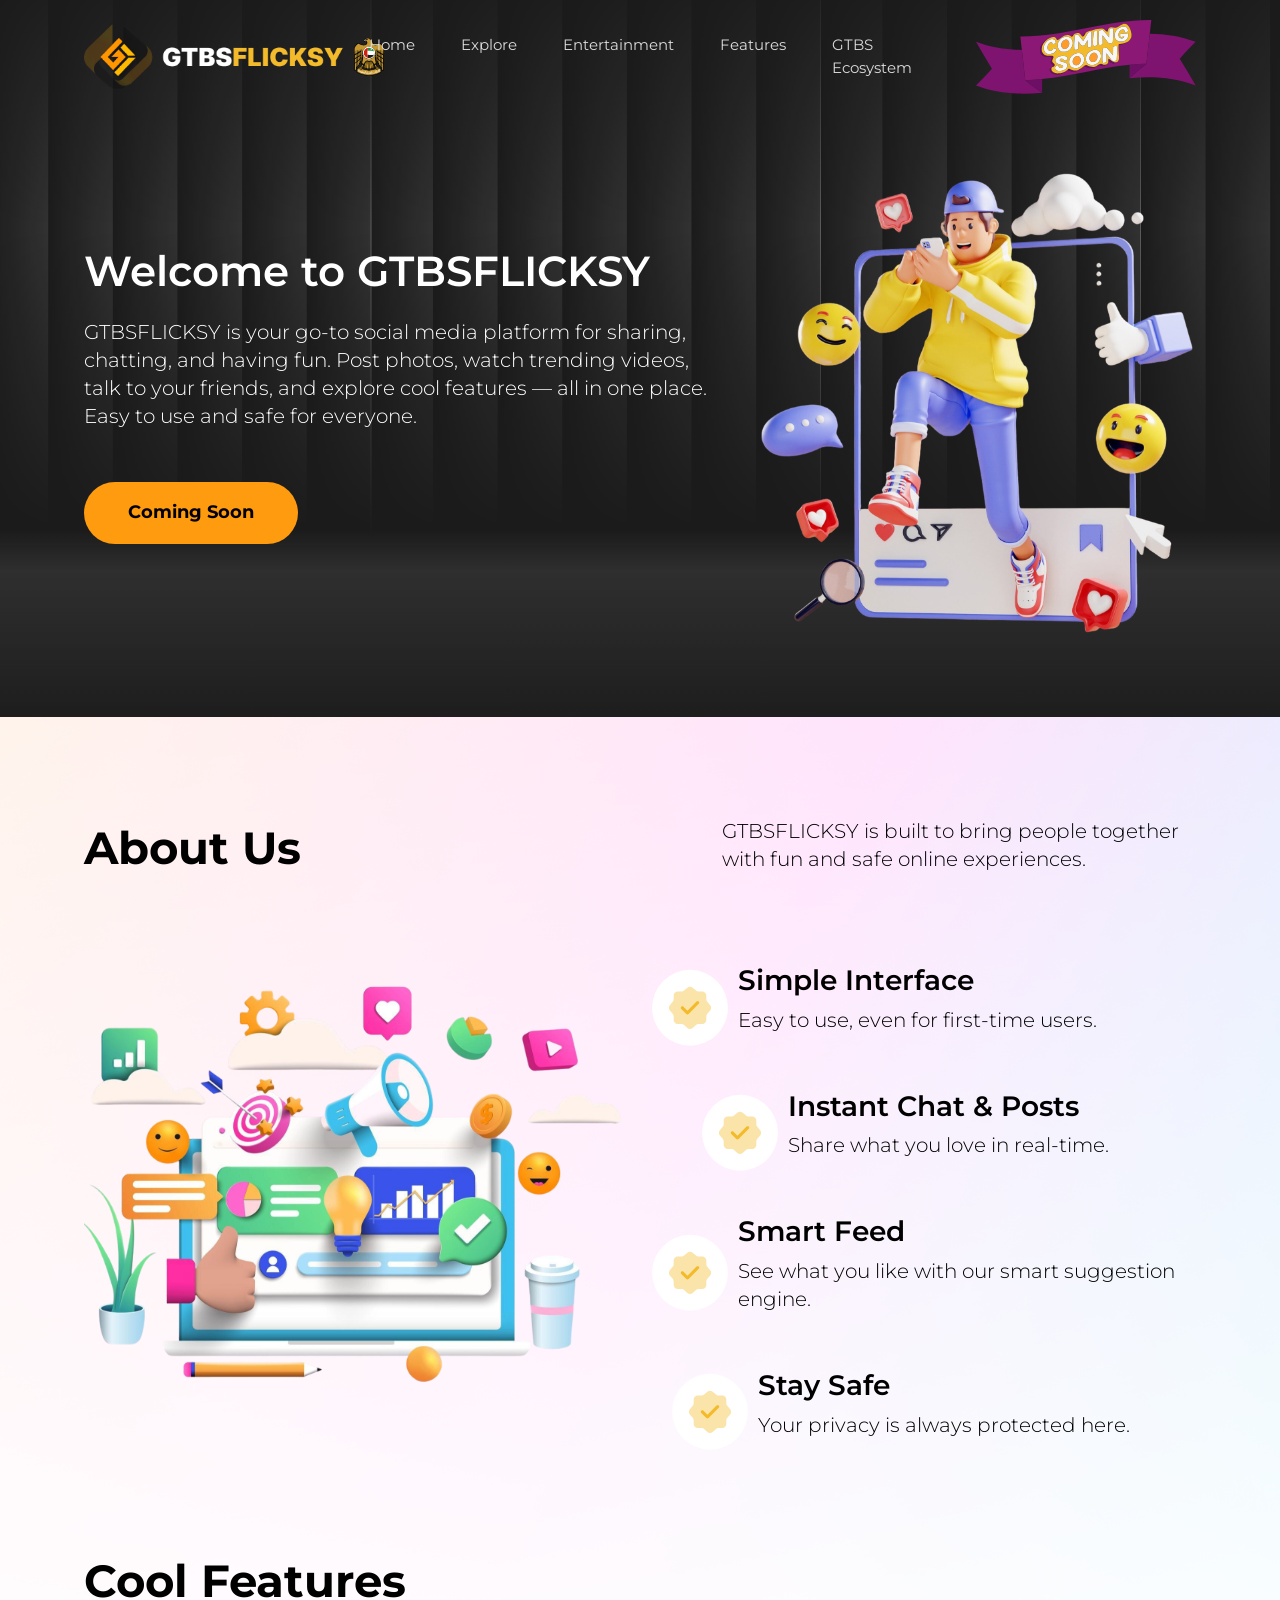
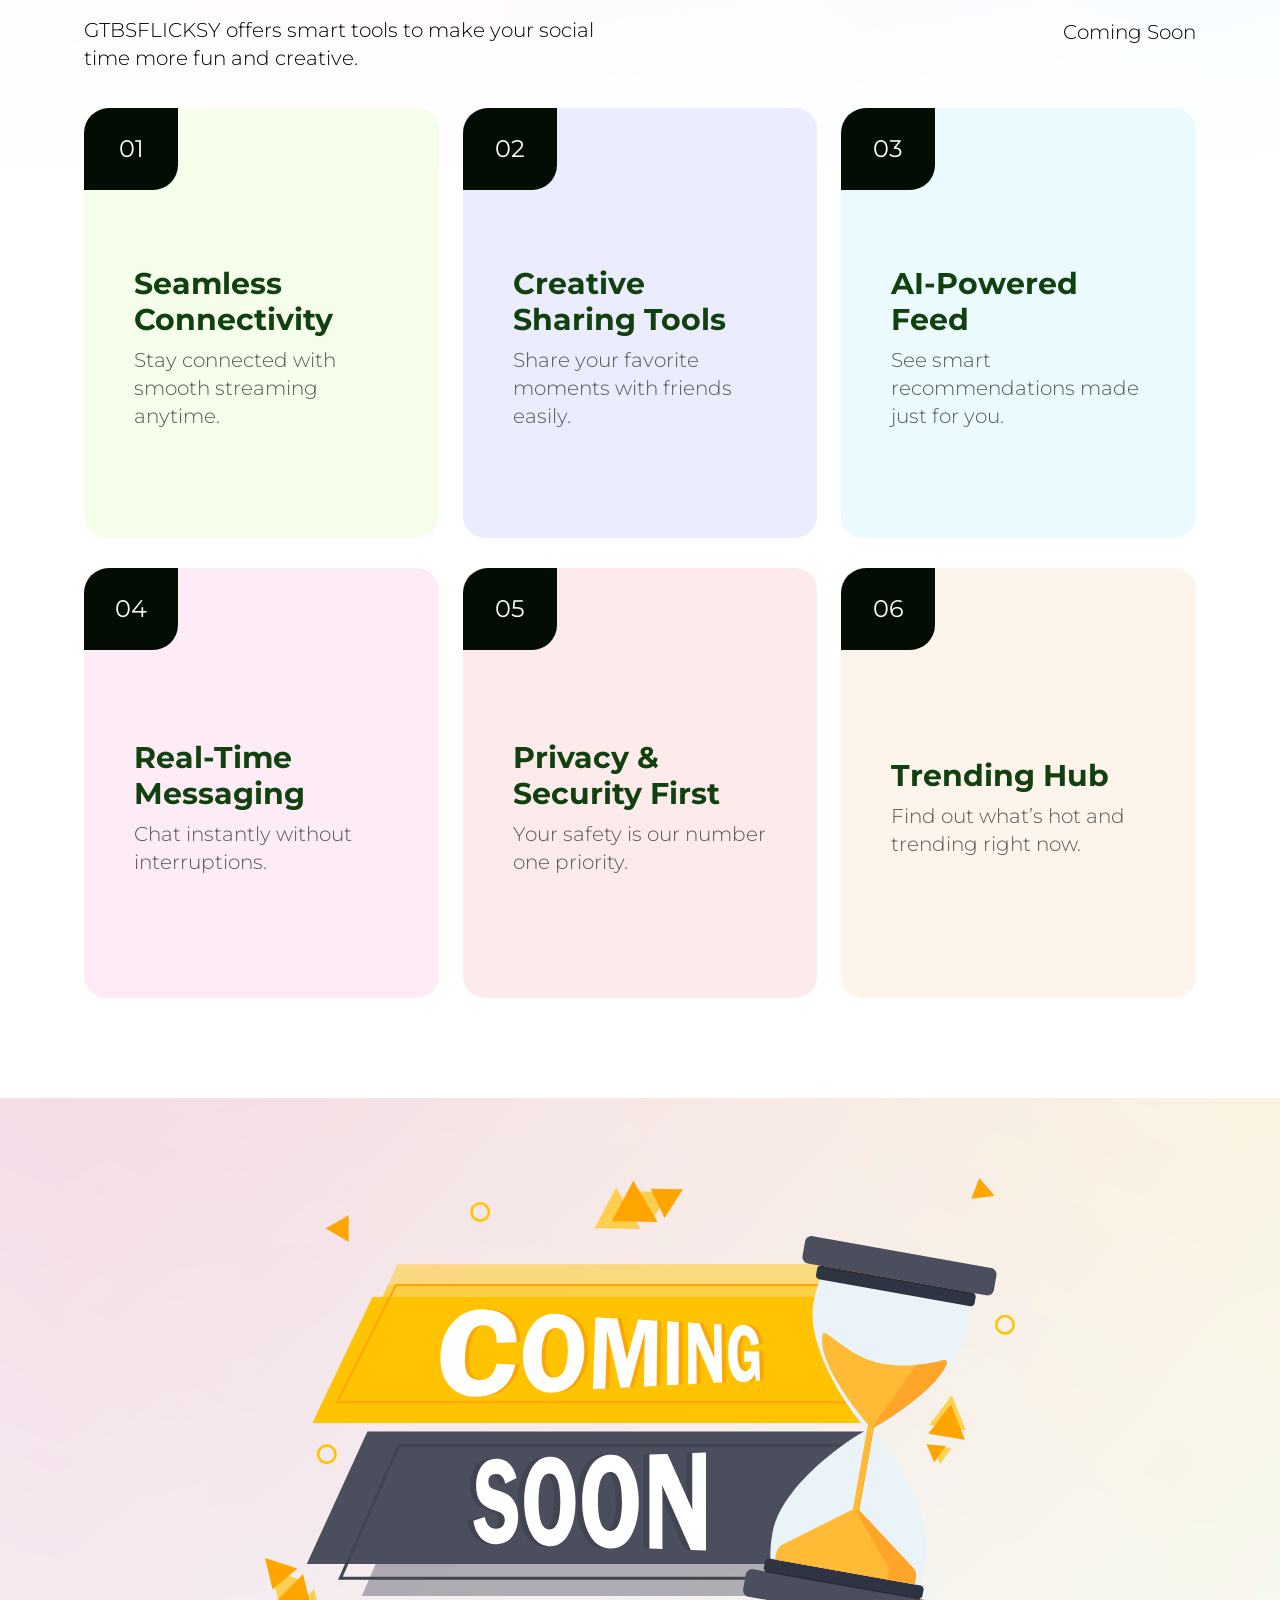
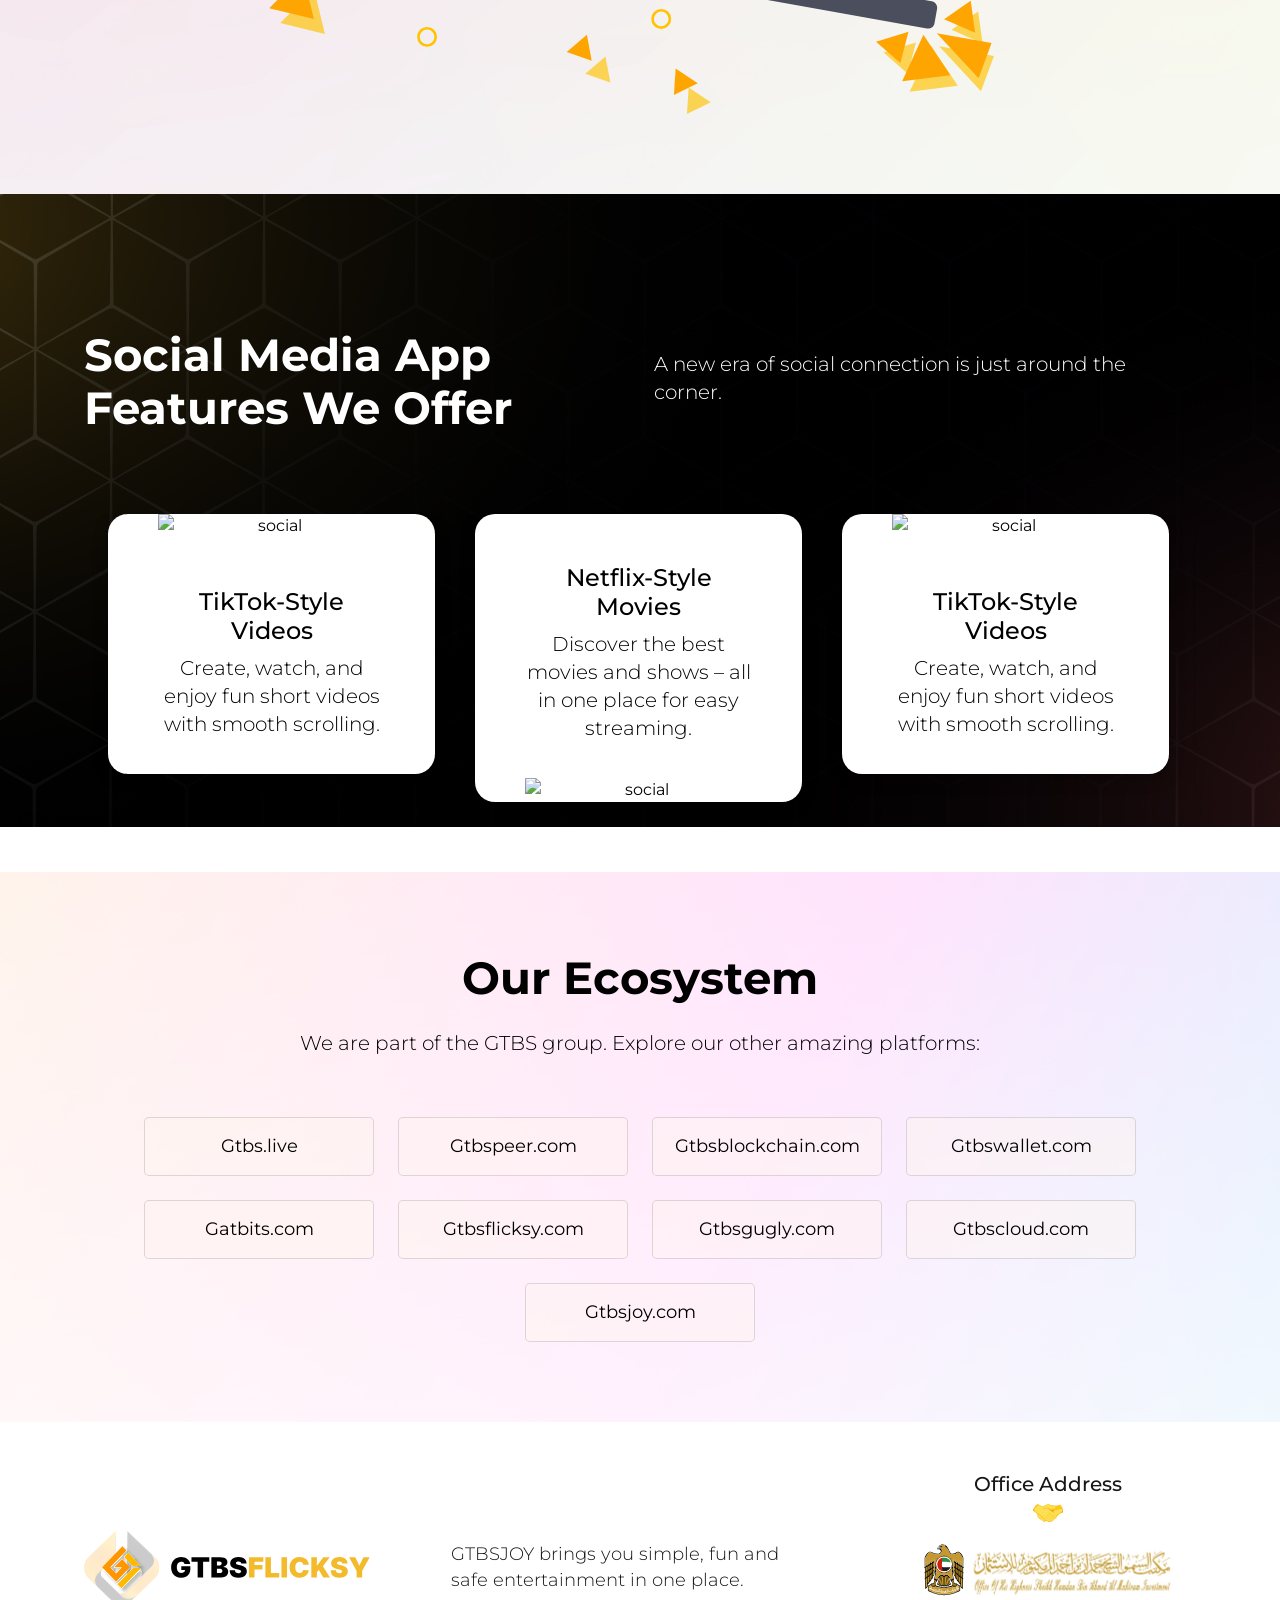
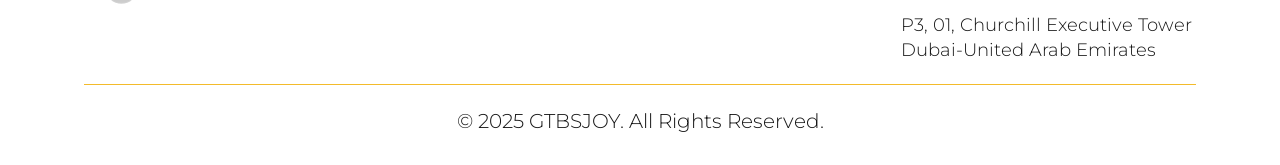
==== index.html @ 43c39ab7 "header and footer updates" ====
<!DOCTYPE html>
<html lang="en">

<head>
  <meta charset="UTF-8">
  <meta name="viewport" content="width=device-width, initial-scale=1.0">
  <title>GTBSFLICKSY | Best Social Media Platform</title>
  <link href="https://fonts.googleapis.com/css2?family=Montserrat:ital,wght@0,100..900;1,100..900&display=swap"
    rel="stylesheet">
  <link rel="stylesheet" href="css/bootstrap.min.css">
  <link rel="stylesheet" href="css/style.css">
  <link rel="icon" type="image/png" sizes="32x32" href="images/Union.png" />

  <script type="text/javascript" src="js/jquery.min.js"></script>
  <script type="text/javascript" src="js/bootstrap.min.js"></script>
  <script type="text/javascript" src="js/bootstrap.bundle.js"></script>
  <script type="text/javascript" src="js/bootstrap.esm.min.js"></script>
</head>

<body>
  <header>
    <div class="container">
      <div class="row">
        <div class="col-sm-12 col-md-12 col-lg-3">
          <div class="logo">
            <a href="#">
              <img class="eaglelogo" src="images/Eagle.svg" alt="eaglelogo">
              <img src="images/logo.png" alt="logo">
            </a>
          </div>
        </div>
        <div class="col-sm-12 col-md-12 col-lg-6">
          <div class="navigation d-flex justify-content-center">
            <nav class="navbar navbar-expand-lg ">
              <div class="container-fluid">
                <button class="navbar-toggler" type="button" data-bs-toggle="collapse"
                  data-bs-target="#navbarSupportedContent" aria-controls="navbarSupportedContent" aria-expanded="false"
                  aria-label="Toggle navigation">
                  <img src="images/toggle_icon.svg">
                </button>
                <div class="collapse navbar-collapse" id="navbarSupportedContent">
                  <ul class="navbar-nav me-auto mb-2 mb-lg-0">
                    <li class="nav-item">
                      <a class="nav-link" aria-current="page" href="#home">Home</a>
                    </li>
                    <li class="nav-item">
                      <a class="nav-link" aria-current="page" href="#explore">Explore</a>
                    </li>
                    <li class="nav-item">
                      <a class="nav-link" aria-current="page" href="#entertainment">Entertainment</a>
                    </li>
                    <li class="nav-item">
                      <a class="nav-link" href="#screens">Features</a>
                    </li>
                    <li class="nav-item">
                      <a class="nav-link" href="#ecosystem">GTBS Ecosystem</a>
                    </li>
                  </ul>
                </div>
              </div>
            </nav>
          </div>
        </div>
        <div class="col-sm-12 col-md-3 col-lg-3">
          <div class="header_right">
            <div class="comming_soon">
              <img src="images/comming_soon_vector.svg" alt="coming soon" />
            </div>
          </div>
        </div>
      </div>
    </div>
  </header>

  <section class="hero_banner_" id="home">
    <div class="container">
      <div class="row">
        <div class="col-sm-7">
          <div class="banner_cnt">
            <h1>Welcome to GTBSFLICKSY</h1>
            <p>GTBSFLICKSY is your go-to social media platform for sharing, chatting, and having fun. Post photos, watch
              trending videos, talk to your friends, and explore cool features — all in one place. Easy to use and safe
              for everyone.</p>
            <div class="btn_work">
              <p>Coming Soon </p>
            </div>
          </div>
        </div>
        <div class="col-sm-5">
          <div class="banner_vector">
            <img src="images/hero_banner_vector.svg" alt="banner">
          </div>
        </div>
      </div>
    </div>
  </section>

  <section class="aboutus_section" id="explore">
    <div class="container">
      <div class="d-flex justify-content-between align-items-center">
        <h2>About Us</h2>
        <p>GTBSFLICKSY is built to bring people together with fun and safe online experiences.</p>
      </div>

      <div class="row">
        <div class="col-sm-6">
          <div class="about_vector">
            <img src="images/about_vector.svg" alt="about">
          </div>
        </div>

        <div class="col-sm-6">
          <div class="about_cnt_bl">
            <ul>
              <li><img src="images/aboutlist_icon.svg" alt="icon">
                <div class="cntlist">
                  <h3>Simple Interface</h3>
                  <p>Easy to use, even for first-time users.</p>
                </div>
              </li>
              <li><img src="images/aboutlist_icon.svg" alt="icon">
                <div class="cntlist">
                  <h3>Instant Chat & Posts</h3>
                  <p>Share what you love in real-time.</p>
                </div>
              </li>
              <li><img src="images/aboutlist_icon.svg" alt="icon">
                <div class="cntlist">
                  <h3>Smart Feed</h3>
                  <p>See what you like with our smart suggestion engine.</p>
                </div>
              </li>
              <li><img src="images/aboutlist_icon.svg" alt="icon">
                <div class="cntlist">
                  <h3>Stay Safe</h3>
                  <p>Your privacy is always protected here.</p>
                </div>
              </li>
            </ul>
          </div>
        </div>
      </div>

      <div class="features_section" id="entertainment">
        <div class="d-flex justify-content-between align-items-center">
          <div class="top_heading_cnt">
            <h2>Cool Features</h2>
            <p>GTBSFLICKSY offers smart tools to make your social time more fun and creative.</p>
          </div>
          <div class="btn_work">
            <p>Coming Soon</p>
          </div>
        </div>

        <div class="row">
          <div class="col-sm-4">
            <div class="features_bl_S">
              <div class="number_top">01</div>
              <div class="cntcenter">
                <h3>Seamless Connectivity</h3>
                <p>Stay connected with smooth streaming anytime.</p>
                <!-- <a class="learnmore" href="#">Learn more...</a> -->
              </div>
            </div>
          </div>

          <div class="col-sm-4">
            <div class="features_bl_S twobg">
              <div class="number_top">02</div>
              <div class="cntcenter">
                <h3>Creative Sharing Tools</h3>
                <p>Share your favorite moments with friends easily.</p>
                <!-- <a class="learnmore" href="#">Learn more...</a> -->
              </div>
            </div>
          </div>

          <div class="col-sm-4">
            <div class="features_bl_S threebg">
              <div class="number_top">03</div>
              <div class="cntcenter">
                <h3>AI-Powered Feed</h3>
                <p>See smart recommendations made just for you.</p>
                <!-- <a class="learnmore" href="#">Learn more...</a> -->
              </div>
            </div>
          </div>

          <div class="col-sm-4">
            <div class="features_bl_S fourbg">
              <div class="number_top">04</div>
              <div class="cntcenter">
                <h3>Real-Time Messaging</h3>
                <p>Chat instantly without interruptions.</p>
                <!-- <a class="learnmore" href="#">Learn more...</a> -->
              </div>
            </div>
          </div>

          <div class="col-sm-4">
            <div class="features_bl_S fivebg">
              <div class="number_top">05</div>
              <div class="cntcenter">
                <h3>Privacy & Security First</h3>
                <p>Your safety is our number one priority.</p>
                <!-- <a class="learnmore" href="#">Learn more...</a> -->
              </div>
            </div>
          </div>

          <div class="col-sm-4">
            <div class="features_bl_S sixbg">
              <div class="number_top">06</div>
              <div class="cntcenter">
                <h3>Trending Hub</h3>
                <p>Find out what’s hot and trending right now.</p>
                <!-- <a class="learnmore" href="#">Learn more...</a> -->
              </div>
            </div>
          </div>
        </div>

      </div>
    </div>
  </section>

  <section class="coming_outer">
    <div class="container">
      <div class="comingsoon_vector">
        <img src="images/coming_soon_vector.svg" alt="coming soon">
      </div>
    </div>
  </section>

  <section class="explore_categories socialmediabg" id="screens">
    <div class="container">
      <div class="d-flex justify-content-between align-items-center">
        <div class="top_heading_cnt">
          <h2>Social Media App Features We Offer</h2>
        </div>
        <p>A new era of social connection is just around the corner.
        </p>
      </div>

      <div class="slider autoplay_two">
        <div class="categories_block">
          <div class="cnt_comedy">
            <h4>Instagram-Style Sharing</h4>
            <p>Share stories, photos, and videos with friends – just like the popular apps you love.</p>
          </div>
          <div class="comedy_series">
            <img src="images/social_img_slider.svg" alt="social">
          </div>
        </div>

        <div class="categories_block">
          <div class="comedy_series">
            <img src="images/social_img_slider2.svg" alt="social">
          </div>
          <div class="cnt_comedy">
            <h4>TikTok-Style Videos</h4>
            <p>Create, watch, and enjoy fun short videos with smooth scrolling.</p>
          </div>
        </div>

        <div class="categories_block">
          <div class="cnt_comedy">
            <h4>Netflix-Style Movies</h4>
            <p>Discover the best movies and shows – all in one place for easy streaming.</p>
          </div>
          <div class="comedy_series">
            <img src="images/social_img_slider3.svg" alt="social">
          </div>
        </div>

        <div class="categories_block">
          <div class="comedy_series">
            <img src="images/social_img_slider2.svg" alt="social">
          </div>
          <div class="cnt_comedy">
            <h4>TikTok-Style Videos</h4>
            <p>Create, watch, and enjoy fun short videos with smooth scrolling.</p>
          </div>
        </div>
      </div>
    </div>
  </section>

  <section class="ecosystem_section" id="ecosystem">
    <div class="container">
      <h2>Our Ecosystem</h2>
      <p>We are part of the GTBS group. Explore our other amazing platforms:</p>
      <ul>
        <li><a href="https://gtbs.live/" target="_blank">Gtbs.live</a></li>
        <li><a href="https://gtbspeer.com/" target="_blank">Gtbspeer.com</a></li>
        <li><a href="https://gtbsblockchain.com" target="_blank">Gtbsblockchain.com</a></li>
        <li><a href="https://gtbswallet.com" target="_blank">Gtbswallet.com</a></li>
        <li><a href="https://gatbits.com/" target="_blank">Gatbits.com</a></li>
        <li><a href="https://gtbsflicksy.com" target="_blank">Gtbsflicksy.com</a></li>
        <li><a href="https://gtbsgugly.com" target="_blank">Gtbsgugly.com</a></li>
        <li><a href="https://gtbscloud.com" target="_blank">Gtbscloud.com</a></li>
        <li><a href="https://gtbsjoy.com/" target="_blank">Gtbsjoy.com</a></li>
      </ul>
    </div>
  </section>

  <footer>
    <div class="container">
      <div class="d-flex justify-content-between align-items-center">
        <div class="logo_f">
          <img src="images/footerlogo.svg" alt="logo">
        </div>
        <div class="midfooter">
          <p>GTBSJOY brings you simple, fun and safe entertainment in one place.</p>
        </div>
        <div class="address_footer lastchildfooter">
          <h5><span>Office Address</span> </h5>
          <div class="address_cnt">
            <div class="hand_shake_cntr">
              <img class='lightlogo' src="images/hand_shake.svg" alt="logo" />
            </div>
            <div class="footerlogo3"><img class='lightlogo2' src="images/footer_img.svg" alt="logo" /></div>
            <p>P3, 01, Churchill Executive Tower Dubai-United Arab Emirates
            </p>
          </div>
        </div>

      </div>

      <div class="copyright">
        <p>© 2025 GTBSJOY. All Rights Reserved.</p>
      </div>
    </div>
  </footer>

  <script src="js/slick.js"></script>
  <link rel="stylesheet" href="css/slick.css">

  <script>
    $('.autoplay_two').slick({
      slidesToShow: 3,
      slidesToScroll: 1,
      autoplay: true,
      autoplaySpeed: 2000,
      responsive: [
        {
          breakpoint: 1200,
          settings: {
            slidesToShow: 3,
            infinite: true
          }
        },
        {
          breakpoint: 1024,
          settings: {
            slidesToShow: 2,
            infinite: true
          }
        },
        {
          breakpoint: 768,
          settings: {
            slidesToShow: 2,
            infinite: true
          }
        },
        {
          breakpoint: 576,
          settings: {
            arrows: false,
            slidesToShow: 1,
            infinite: true
          }
        }
      ]
    });
  </script>

</body>

</html>
---- css/style.css ----
body {
    font-family: "Montserrat", sans-serif;
    background-color: #0A0A0A;
}

a {
    text-decoration: none;
    transition: 0.5s all;
}

img {
    max-width: 100%;
}

ul {
    list-style: none;
    padding: 0px;
    margin: 0px;
}

p {
    font-size: 20px;
    line-height: 140%;
    font-weight: 300;
}

h1 {
    font-size: 60px;
    line-height: 140%;
    font-weight: 600;
}

.h2,
h2 {
    font-size: 2.8rem;
    font-weight: 700;
}

.container,
.container-lg,
.container-md,
.container-sm,
.container-xl,
.container-xxl {
    max-width: 1510px;
    padding: 0px 20px;
}

header {
    padding: 20px 0px;
    position: relative;
    z-index: 666;
}

header .logo {
    max-width: 284px;
}

header .logo a {
    display: flex;
    align-items: center;
    gap: 10px;
    flex-direction: row-reverse;
    justify-content: left;
}

header .logo img.eaglelogo {
    width: 30px;
}


.navigation nav ul li a {
    font-size: 15px;
    color: #DADADA;
    padding: 0px;
    text-transform: capitalize;
}

header .row {
    align-items: center;
}

.navigation nav ul {
    gap: 42px;
    justify-content: start;
    width: 100%;
}

.header_right {
    display: flex;
    justify-content: flex-end;
    gap: 28px;
    align-items: center;
}

.navbar-expand-lg {
    padding: 0px !important;
}

.navigation nav ul li a:hover {
    color: #F3BB2B;
}

.hero_banner_ {
    width: 100%;
    display: flex;
    min-height: 1010px;
    background-image: url("../images/herobg.svg");
    background-position: center;
    background-repeat: no-repeat;
    background-size: cover;
    color: #fff;
    justify-content: center;
    align-items: center;
    position: relative;
    margin-top: -150px;
}

.banner_content {
    text-align: left;
    color: #fff;
    width: 90%;
}

.comming_soon {
    max-width: 220px;
}


.hero_banner_ .row {
    align-items: center;
}

.btn_work a {
    padding: 18px 44px;
    background-color: #FF9B0F;
    border-radius: 50px;
    color: #000;
    font-size: 18px;
    font-weight: 700;
}

.hero_banner_ .btn_work p {
    padding: 18px 44px;
    background-color: #FF9B0F;
    border-radius: 50px;
    color: #000;
    font-size: 18px;
    font-weight: 700;
}

.btn_work a:hover {
    background-color: #d88c22;
}

.btn_work {
    display: inline-block;
    margin-top: 36px;
}

.banner_cnt p {
    padding-top: 10px;
}

.banner_vector {
    max-width: 630px;
}




section.aboutus_section {
    width: 100%;
    display: block;
    padding: 100px 0px;
    color: #000;
    background-color: #fff;
    background-image: url(../images/aboutbg.svg);
    background-position: center top;
    background-repeat: no-repeat;
}

section.aboutus_section h2 {
    width: 100%;
}

.about_vector {
    max-width: 720px;
}

.about_cnt_bl ul {
    display: flex;
    flex-direction: column;
    gap: 40px;
}

.about_cnt_bl ul li {
    display: flex;
    align-items: center;
    gap: 10px;
}

section.aboutus_section .row {
    padding-top: 20px;
    align-items: center;
    row-gap: 30px;
}

.about_cnt_bl {
    padding-top: 55px;
}

.features_section {
    width: 100%;
    display: block;
    padding: 100px 0px 0px;
}

.features_section .top_heading_cnt {
    width: 50%;
}

.features_bl_S {
    position: relative;
    background-color: #F5FDEB;
    padding: 70px 50px 10px 50px;
    border-radius: 22px;
    min-height: 430px;
    display: flex;
    flex-direction: column;
    justify-content: center;
}

.number_top {
    width: 94px;
    height: 82px;
    background-color: #030D03;
    color: #fff;
    display: flex;
    align-items: center;
    justify-content: center;
    font-size: 24px;
    border-radius: 25px 0px;
    position: absolute;
    left: 0px;
    top: 0px;
}

.features_bl_S h3 {
    font-size: 40px;
    font-weight: 700;
    color: #10410F;
}

.features_bl_S p {
    color: #555555;
    margin-bottom: 10px;
}

a.learnmore {
    font-size: 22px;
    color: #10410F;
}

.features_bl_S.twobg {
    background-color: #EBECFD;
}

.features_bl_S.threebg {
    background-color: #EBFAFD;
}

.features_bl_S.fourbg {
    background-color: #FDEBF6;
}

.features_bl_S.fivebg {
    background-color: #FDEBEB;
}

.features_bl_S.sixbg {
    background-color: #FDF4EB;
}

.coming_outer {
    width: 100%;
    padding: 80px 0px;
    background-color: #fff;
    background-image: url(../images/comingsoonbg.svg);
    background-position: center top;
    background-repeat: no-repeat;
}

.comingsoon_vector {
    max-width: 1050px;
    margin: 0 auto;
}

.socialmediabg {
    background-image: url(../images/social_mediabg.jpg);
    background-position: center top;
    background-repeat: no-repeat;
    background-color: #fff;
    padding: 135px 0px 50px;
    color: #fff;
}

.socialmediabg .autoplay_two {
    margin-top: 40px;
}

.categories_block {
    background-color: #fff;
    border-radius: 20px;
    box-shadow: 0px 5px 15px #00000040;
    color: #000;
    padding: 0px 50px;
    text-align: center;
}

.socialmediabg .comedy_series {
    max-width: 295px;
    margin: 0 auto;
}

.socialmediabg .cnt_comedy {
    padding-top: 50px;
}

.socialmediabg .slick-track {
    gap: 40px;
    display: flex;
    padding-bottom: 20px;
}














.slick-arrow {
    position: absolute;
    right: 30px;
    top: -60px;
}

.slick-prev {
    background-image: url(../images/rightarrow2.svg);
    background-position: right;
    background-repeat: no-repeat;
    width: 28px;
    height: 30px;
    background-color: transparent;
    font-size: 0px;
    border: none;
}

.slick-next {
    background-image: url(../images/rightarrow2.svg);
    background-position: right;
    background-repeat: no-repeat;
    margin-right: 50px;
    width: 28px;
    height: 30px;
    background-color: transparent;
    font-size: 0px;
    border: none;
    transform: rotate(180deg);
}

.slick-arrow:focus-visible {
    outline: none;
}



/* 
@keyframes floatBlur {
    0% {
        transform: translate(0, 0) scale(1);
    }

    25% {
        transform: translate(200px, 100px) scale(1.1);
    }

    50% {
        transform: translate(600px, 400px) scale(1.05);
    }

    75% {
        transform: translate(200px, 300px) scale(1.1);
    }

    100% {
        transform: translate(0, 0) scale(1);
    }
} */
.platform_s_cnt:hover h5 {
    transform: translateX(-140%);
}

.platform_s_cnt {
    position: relative;
    width: 97%;
    height: 410px;
    border-bottom-left-radius: 24px;
    cursor: pointer;
    border: 1px solid rgb(255 255 255 / 23%);
    border-radius: 5px;
    padding: 20px 20px 10px;
    overflow: hidden;
    color: #c7c7c7;
    margin-bottom: 50px;
    background: linear-gradient(143deg, rgba(16, 16, 16, 1) 0%, rgba(25, 42, 23, 1) 130%);
}

.platform_s_cnt.twobg {
    background: linear-gradient(143deg, rgba(16, 16, 16, 1) 0%, rgba(36, 29, 27, 1) 200%);
}

.platform_s_cnt.threebg {
    background: linear-gradient(143deg, rgba(16, 16, 16, 1) 0%, rgba(22, 38, 53, 1) 200%);
}

.platform_s_cnt.fourbg {
    background: linear-gradient(143deg, rgba(16, 16, 16, 1) 0%, rgba(42, 34, 54, 1) 200%);
}

.platform_s_cnt.fivebg {
    background: linear-gradient(143deg, rgba(16, 16, 16, 1) 0%, rgba(54, 46, 17, 1) 200%);
}

.top_bar {
    display: flex;
    width: 100%;
    align-items: center;
    justify-content: space-between;
    gap: 32px;
}

.platform_s_cnt h4 {
    font-size: 30px;
    font-weight: 500;
}

.platform_s_cnt h5 {
    font-size: 130px;
    font-weight: 400;
    margin: 20px 0px;
    color: transparent;
    -webkit-text-stroke: 1px #ffffff;
    text-stroke: 1px #ffffff;
    opacity: 0.2;
    line-height: 1;
    letter-spacing: 2px;
    white-space: nowrap;
    transform: translateX(0);
    transition: transform 2.5s ease;
}

.readbtn {
    justify-content: center;
    width: 80px;
    padding: 12px;
    height: 80px;
    transition: 1s;
    float: right;
    background-color: #ffffff0f;
    border-radius: 100px;
    display: flex;
    align-items: center;
    transform: rotate(-35deg);
}

.platform_s_cnt:hover .readbtn {
    background-color: #f3bb2b;
}


.top_bar h3 {
    font-weight: 800;
}



.beigns_ready_cta {
    padding: 10px 74px;
    min-height: 290px;
    color: #fff;
    width: 100%;
    border: 1px solid #262626;
    border-radius: 12px;
    background-image: url(../images/binge_bg.svg);
    background-position: center;
    background-repeat: no-repeat;
    display: flex;
    align-items: center;
    justify-content: center;
}

.beigns_ready_cta p {
    padding-top: 10px;
    color: #999;
    margin: 0px;
}

.beigns_ready_cta .row {
    align-items: center;
    width: 100%;
}

.entertainment_redefined {
    width: 100%;
    display: block;
    padding: 100px 0px 100px;
    color: #fff;
}

.cnt_enterment ul {
    display: flex;
    flex-direction: column;
    gap: 18px;
    margin-top: 30px;
}

.cnt_enterment ul li {
    display: flex;
    gap: 14px;
    align-items: center;
    font-size: 24px;
}

.entertainment_vector {
    max-width: 740px;
}

.entertainment_redefined p {
    margin: 20px 0px;
    color: #e2e2e2;
}

.slider {
    width: 100%;
    max-width: 100%;
    z-index: 666;
    padding-top: 30px;
}

section.ultimate_entertaintment_slide {
    width: 100%;
    color: #fff;
    text-align: center;
    padding: 0px 0px 100px;
    height: 100%;
    position: relative;
}

.ultimate_entertaintment_slide p.subtext {
    max-width: 70%;
    color: #d6d6d6;
    margin: 0 auto;
    padding-top: 12px;
}

.trading_series_setion {
    width: 100%;
    display: block;
    color: #fff;
}

.viewall a {
    font-size: 20px;
    color: #fff;
    transition: 1s;
}

.viewall a:hover {
    color: #f3bb2b;
}

.trading_series_setion ul {
    display: grid;
    grid-template-columns: repeat(5, 1fr);
    margin-top: 40px;
    gap: 12px;
}

.trading_series_setion ul li img {
    max-width: 245px;
}

.trading_series_setion ul li:last-child {
    display: none;
}

footer {
    width: 100%;
    position: relative;
    padding: 50px 0px 30px;
    text-align: center;
    color: #171717;
    background-color: #fff;
}

footer .d-flex p {
    width: 100%;
    font-size: 18px;
    text-align: left;
    margin: 0px;
    display: inline-block;
    padding: 0px;
    position: relative;
    z-index: 666;
}

footer .d-flex.align-items-center {
    align-items: center !important;
    gap: 80px;
}

.copyright {
    position: relative;
    border-top: 1px solid #F3BB2B;
    padding-top: 22px;
    margin-top: 20px;
}

.copyright p {
    margin: 0px;
}

.logo_f {
    max-width: 474px;
}


section.ecosystem_section {
    width: 100%;
    display: block;
    background-color: #fff;
    position: relative;
    text-align: center;
    padding: 80px 0px;
    color: #000;
    background-color: #fff;
    background-image: url(../images/aboutbg.svg);
    background-position: center top;
    background-repeat: no-repeat;
}

section.ecosystem_section .container {
    position: relative;
    z-index: 666;
}

.ecosystem_section ul {
    display: flex;
    flex-wrap: wrap;
    gap: 24px;
    margin-top: 60px;
    align-items: center;
    justify-content: center;
}

.ecosystem_section ul li {
    width: 230px;
}

.ecosystem_section ul li a {
    color: #000;
    transition: 1s;
    font-size: 18px;
    text-align: center;
    background: #fff4ed69;
    border-radius: 5px;
    border: 1px solid #32323229;
    padding: 15px;
    display: flex;
    align-items: center;
    gap: 18px;
    justify-content: center;
}

.ecosystem_section p {
    max-width: 70%;
    margin: 0 auto;
    padding-top: 15px;
}

.ecosystem_section ul li a:hover {
    box-shadow: 0px 5px 15px #f3ba2b7e;
    transform: scale(1.1);
}

.socialmediabg .cnt_comedy {
    padding-bottom: 20px;
}


section.explore_categories.socialmediabg .d-flex p {
    width: 580px;
}

section.explore_categories.socialmediabg .top_heading_cnt {
    max-width: 570px;
}

.about_cnt_bl ul li h3 {
    font-weight: 600;
}

.about_cnt_bl ul li:nth-child(2) {
    padding-left: 50px;
}

.about_cnt_bl ul li:nth-child(4) {
    padding-left: 20px;
}


.hand_shake_cntr {
    position: relative;
}

.address_footer .lightlogo {
    width: 30px !important;
    margin-bottom: 15px;
}

.footerlogo3 img.lightlogo2 {
    width: 300px;
    margin-bottom: 10px;
}

.address_footer.lastchildfooter {
    width: 500px;
    max-width: 100%;
}

@media screen and (max-width:1500px) {

    h1 {
        font-size: 50px;
    }

    .container,
    .container-lg,
    .container-md,
    .container-sm,
    .container-xl,
    .container-xxl {
        max-width: 90%;
    }

    .hero_banner_ {
        padding: 200px 0px 80px;
        min-height: 700px;
    }


}

@media screen and (max-width:1366px) {

    .navigation nav ul {
        gap: 30px;
    }

    .features_bl_S h3 {
        font-size: 30px;
    }

    h1 {
        font-size: 42px;
    }

    .hero_banner_ {
        min-height: 580px;
    }

    .comingsoon_vector {
        max-width: 750px;
    }



}


@media screen and (max-width:1200px) {

    h1 {
        font-size: 40px;
    }

    .h2,
    h2 {
        font-size: 2rem;
    }

    p {
        font-size: 15px;
    }

    .hero_banner_ .btn_work p {
        padding: 10px 36px;
        font-size: 15px;
    }

    .about_cnt_bl ul li h3 {
        font-size: 22px;
    }

    .features_bl_S h3 {
        font-size: 24px;
    }

    a.learnmore {
        font-size: 18px;
    }

    .container,
    .container-lg,
    .container-md,
    .container-sm,
    .container-xl,
    .container-xxl {
        max-width: 95%;
    }




    .btn_work a {
        padding: 14px 36px;
        font-size: 16px;
    }

    .hero_banner_ {
        min-height: 100%;
        padding: 150px 0px 50px;
    }

    .navigation nav ul {
        gap: 15px;
    }

    .navigation nav ul li a {
        font-size: 14px;
    }


    .platform_s_cnt h5 {
        font-size: 80px;
        margin: 20px 0px 50px;
    }

    .platform_s_cnt h4 {
        font-size: 24px;
    }

    .cnt_enterment ul li {
        font-size: 20px;
    }


}


@media screen and (max-width:991px) {

    h1 {
        font-size: 32px;
    }

    .ecosystem_section ul li a {
        font-size: 15px;
    }

    .ecosystem_section ul li {
        width: 30%;
    }

    section.aboutus_section .row .col-sm-6 {
        width: 100%;
    }

    .about_cnt_bl ul li:nth-child(2) {
        padding-left: 0px;
    }

    .about_cnt_bl ul li:nth-child(4) {
        padding-left: 0px;
    }

    .ecosystem_section ul {
        margin-top: 30px;
    }

    .ecosystem_section p {
        max-width: 100%;
    }

    .banner_vector {
        max-width: 320px;
    }

    header .logo {
        max-width: 170px;
    }

    .header_right {
        display: none;
    }

    .navigation {
        width: 100%;
        justify-content: start !important;
    }

    button.navbar-toggler {
        position: absolute;
        right: 15px;
        top: 15px;
    }

    nav.navbar.navbar-expand-lg {
        position: absolute;
        padding: 0px !important;
        right: 0px;
        top: 0px;
        width: 100%;
        background-color: transparent;
        z-index: 999;
    }

    .navigation .container-fluid {
        padding: 0px;
    }

    .btn_work {
        margin-top: 18px;
    }

    section.aboutus_section {
        padding: 40px 0px;
    }

    .about_cnt_bl {
        padding-top: 10px;
    }

    .features_section {
        padding: 50px 0px 0px;
    }

    section.aboutus_section .row {
        flex-flow: column;
    }

    section.aboutus_section .row .col-sm-4 {
        width: 100%;
    }

    .navigation .navbar-collapse {
        background-color: #0a0a0a;
        padding: 15px;
    }

    section.ecosystem_section {
        padding: 40px 0px;
    }

    .socialmediabg .autoplay_two {
        margin-top: 0px;
    }

    .features_bl_S {
        padding: 120px 50px 80px 50px;
        min-height: 100%;
    }

    header {
        position: relative;
    }

    .comingsoon_vector {
        max-width: 450px;
    }

    section.explore_categories {
        padding: 60px 0px;
    }



    .beigns_ready_cta {
        padding: 10px 15px;
        min-height: 250px;
    }

    .btn_work a {
        padding: 12px 30px;
        font-size: 14px;
    }

    .beigns_ready_cta .row {
        flex-direction: column;
        text-align: center;
    }

    .beigns_ready_cta .row .col-sm-9 {
        width: 100%;
    }

    .beigns_ready_cta .row .col-sm-3 {
        width: 100%;
    }

    section.ultimate_entertaintment_slide {
        padding: 0px 0px 50px;
    }



}



@media screen and (max-width:767px) {

    .hero_banner_ {
        min-height: 100%;
        padding: 150px 0px 30px;
    }

    .hero_banner_ .btn_work p {
        padding: 8px 32px;
        margin: 0px;
        font-size: 14px;
    }

    footer .d-flex.align-items-center {
        gap: 20px;
    }

    .about_cnt_bl ul li img {
        max-width: 36px;
    }

    header .logo img.eaglelogo {
        width: 22px;
    }

    .about_cnt_bl ul li:nth-child(2) {
        padding-left: 0px;
    }

    .about_cnt_bl ul li:nth-child(4) {
        padding-left: 0px;
    }

    .about_cnt_bl ul {
        gap: 5px;
    }

    section.aboutus_section .row {
        flex-flow: column;
        row-gap: 24px;
        padding-top: 0px;
    }

    section.explore_categories.socialmediabg .d-flex p {
        width: 90%;
    }

    .socialmediabg .cnt_comedy {
        padding-top: 30px;
    }

    .logo_f {
        max-width: 200px;
    }

    footer .d-flex p {
        width: 100%;
        font-size: 15px;
        text-align: center;
    }

    .about_cnt_bl ul li h3 {
        font-size: 16px;
    }

    .number_top {
        width: 70px;
        height: 58px;
        font-size: 18px;
    }

    .features_bl_S h3 {
        font-size: 20px;
    }

    a.learnmore {
        font-size: 15px;
    }

    .features_bl_S {
        padding: 80px 30px 30px 40px;
        text-align: center;
    }

    .coming_outer {
        padding: 30px 0px;
    }

    .comingsoon_vector {
        max-width: 230px;
    }


    .features_section .top_heading_cnt {
        width: 100%;
    }

    .features_section {
        padding: 30px 0px 0px;
    }

    .features_bl_S {
        padding: 80px 30px 30px 30px;
        min-height: 100%;
    }

    .justify-content-between {
        flex-direction: column;
        text-align: center;
    }

    section.aboutus_section {
        padding: 30px 0px;
    }

    .about_vector {
        max-width: 300px;
        margin: 0 auto;
    }

    h1 {
        font-size: 26px;
    }

    .h2,
    h2 {
        font-size: 1.5rem;
    }

    p {
        font-size: 14px;
    }

    section.ecosystem_section {
        padding: 35px 0px 20px;
    }

    .ecosystem_section ul li {
        width: auto;
    }

    .ecosystem_section ul {
        gap: 12px;
    }

    .trading_series_setion ul li:last-child {
        display: block;
    }

    .banner_cnt {
        text-align: center;
    }

    .container,
    .container-lg,
    .container-md,
    .container-sm,
    .container-xl,
    .container-xxl {
        max-width: 100%;
    }

    .btn_work {
        margin-top: 15px;
    }

    .banner_vector {
        max-width: 220px;
        margin: 0 auto;
        padding-top: 20px;
    }

    .hero_banner_ {
        min-height: 100%;
    }

    header {
        padding: 10px 0px 20px;
    }

    nav.navbar.navbar-expand-lg {
        padding: 0px !important;
        background-color: transparent !important;
    }

    button.navbar-toggler {
        right: 5px;
        top: 18px;
    }

    header .container-fluid {
        background-color: #0a0a0a;
    }

    header .navbar-collapse {
        padding: 20px 10px;
    }

    section.explore_categories {
        padding: 30px 0px;
        text-align: center;
    }

    section.explore_categories p {
        font-size: 14px;
        margin-top: 15px;
    }

    section.explore_categories .autoplay_two {
        padding-top: 10px;
    }




    .platform_s_cnt h5 {
        font-size: 50px;
    }

    .platform_s_cnt {
        width: 100%;
        height: 100%;
        margin-bottom: 30px;
    }


    .readbtn {
        width: 50px;
        padding: 10px;
        height: 50px;
    }



    .beigns_ready_cta {
        min-height: 210px;
    }

    .entertainment_redefined {
        padding: 40px 0px 40px;
    }

    .cnt_enterment ul li {
        font-size: 14px;
    }

    .cnt_enterment ul li img {
        width: 22px;
    }

    .ultimate_entertaintment_slide .nav-buttons button {
        width: 30px;
        height: 30px;
        line-height: 10px;
        font-size: 16px;
    }

    .cnt_enterment ul {
        gap: 12px;
        margin-top: 24px;
    }

    .entertainment_vector {
        margin-top: 32px;
    }

    .entertainment_redefined .row {
        flex-direction: column;
    }

    .entertainment_redefined .row .col-sm-6 {
        width: 100%;
    }

    .hero_banner_ .row {
        flex-direction: column;
        gap: 20px;
    }

    .hero_banner_ .row .col-sm-6 {
        width: 100%;
    }

    .trading_series_setion ul {
        grid-template-columns: repeat(2, 1fr);
    }

    .viewall a {
        font-size: 15px;
    }

    footer p {
        font-size: 14px;
    }

    footer {
        padding: 30px 0px;
    }

    .ecosystem_section ul li a {
        font-size: 14px;
        padding: 10px;
    }

    .socialmediabg .cnt_comedy h4 {
        font-size: 18px;
    }

    section.aboutus_section .row .col-sm-6 {
        width: 100%;
    }

    section.aboutus_section .features_section .row {
        padding-top: 40px;
    }

    .hero_banner_ .row .col-sm-7 {
        width: 100%;
    }



}
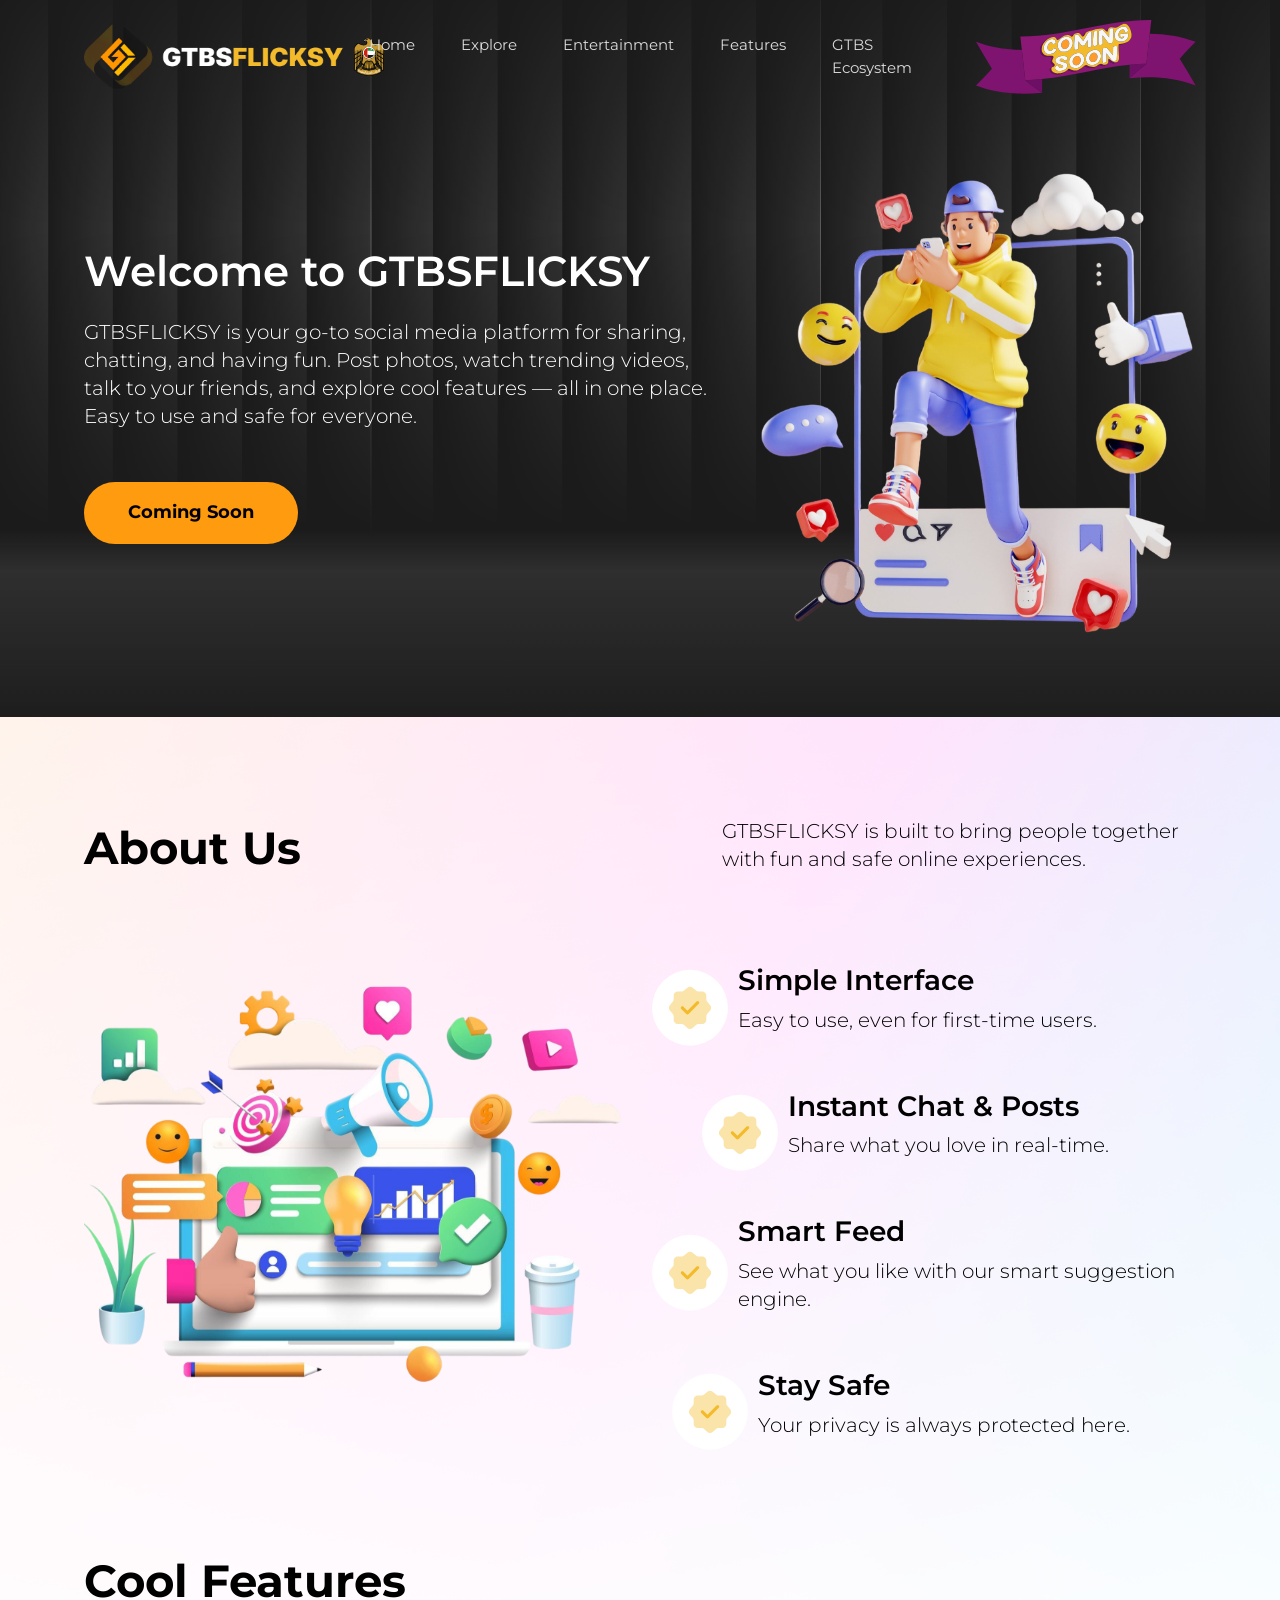
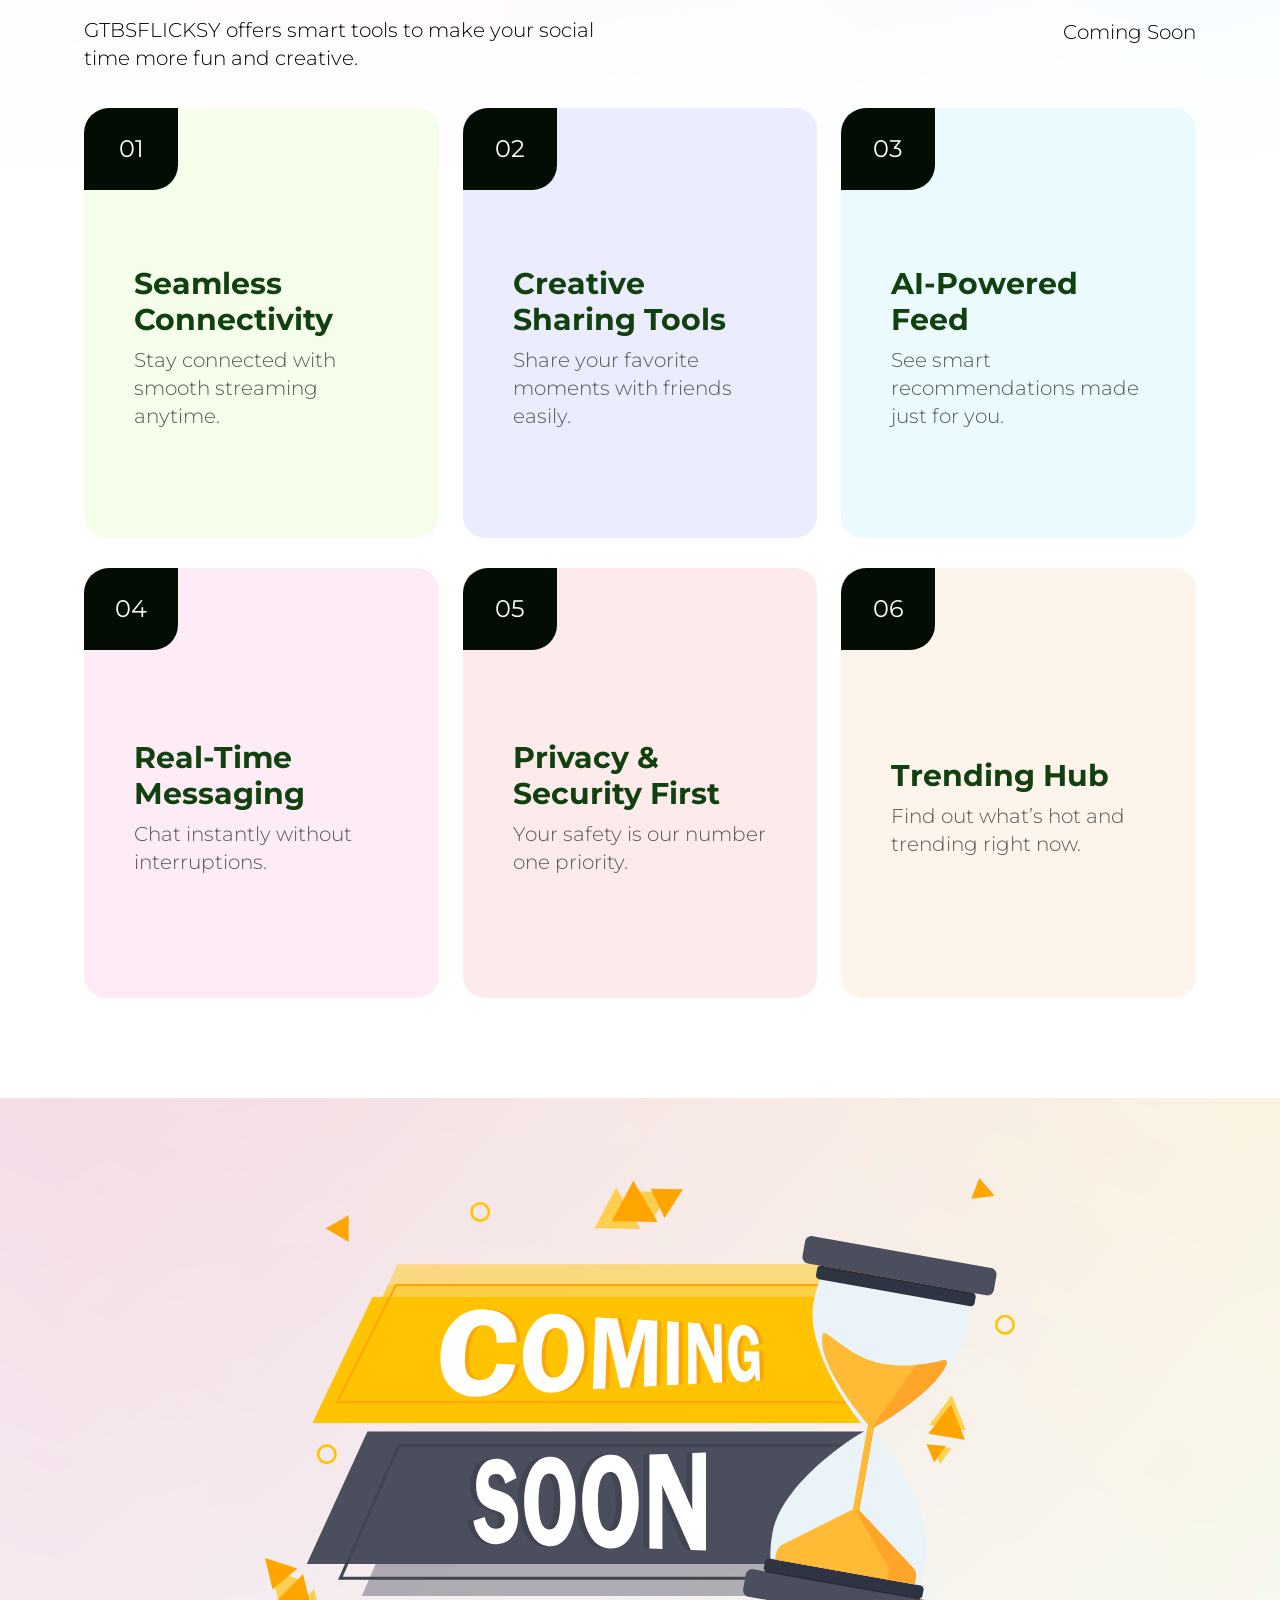
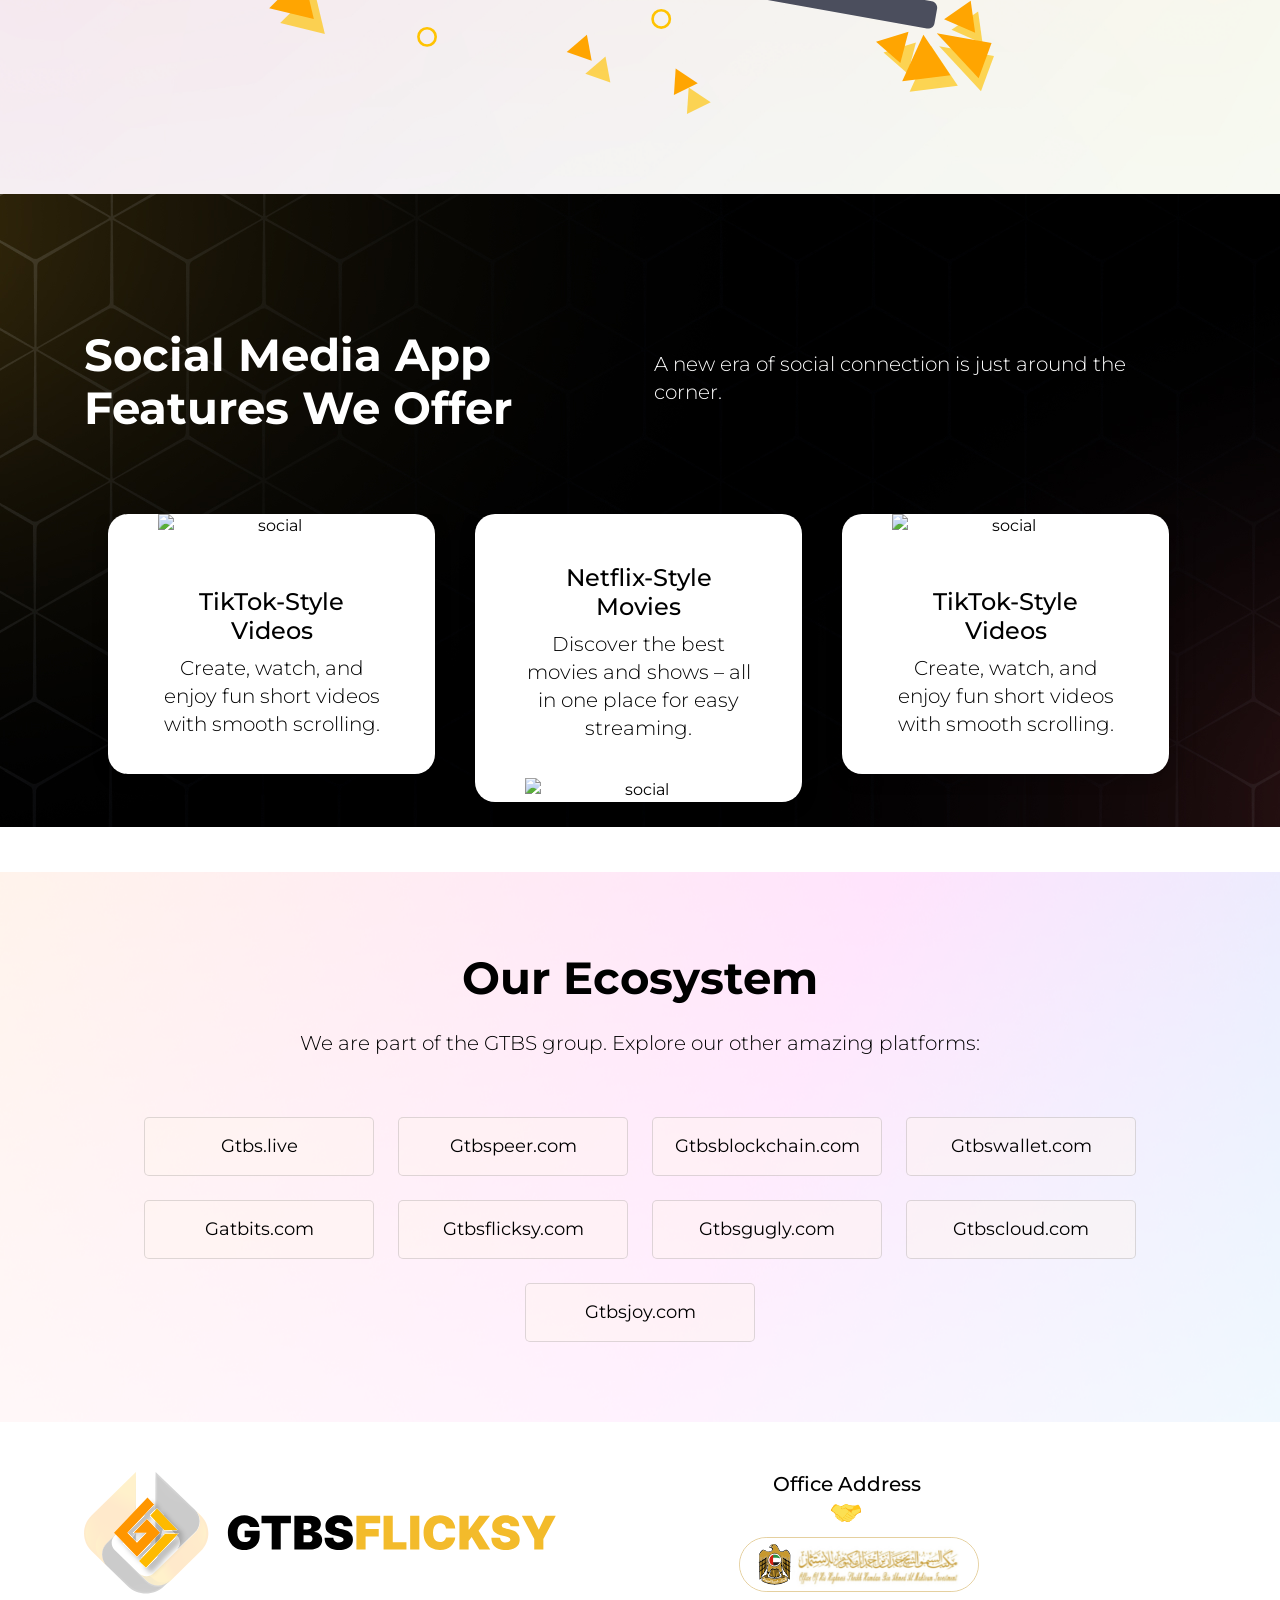
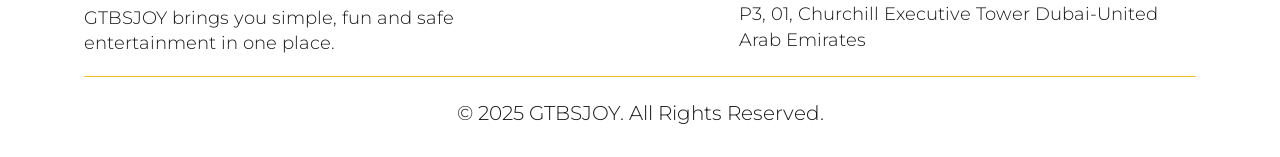
==== commit ed5a2e91: "ui updates" ====
--- a/index.html
+++ b/index.html
@@ -309,10 +309,12 @@
       <div class="d-flex justify-content-between align-items-center">
         <div class="logo_f">
           <img src="images/footerlogo.svg" alt="logo">
-        </div>
         <div class="midfooter">
           <p>GTBSJOY brings you simple, fun and safe entertainment in one place.</p>
         </div>
+
+        </div>
+
         <div class="address_footer lastchildfooter">
           <h5><span>Office Address</span> </h5>
           <div class="address_cnt">
--- a/css/style.css
+++ b/css/style.css
@@ -605,6 +605,7 @@
 footer {
     width: 100%;
     position: relative;
+    overflow: hidden;
     padding: 50px 0px 30px;
     text-align: center;
     color: #171717;
@@ -623,7 +624,7 @@
 }
 
 footer .d-flex.align-items-center {
-    align-items: center !important;
+    align-items: start !important;
     gap: 80px;
 }
 
@@ -737,13 +738,35 @@
 }
 
 .footerlogo3 img.lightlogo2 {
-    width: 300px;
+    width: 240px;
     margin-bottom: 10px;
+    border: 1px solid #c7982e75;
+    border-radius: 70px;
 }
 
 .address_footer.lastchildfooter {
-    width: 500px;
+    width: 457px;
+    text-align: left;
     max-width: 100%;
+}
+
+.footerlogo3 {
+    text-align: left;
+}
+
+.address_footer.lastchildfooter h5 {
+    position: relative;
+    left: 34px;
+    color: #020202;
+}
+
+.hand_shake_cntr {
+    position: relative;
+    left: 92px;
+}
+
+.midfooter {
+    margin-top: 12px;
 }
 
 @media screen and (max-width:1500px) {
@@ -1088,7 +1111,24 @@
     }
 
     .logo_f {
-        max-width: 200px;
+        max-width: 290px;
+        margin: 0 auto;
+    }
+
+    .address_footer.lastchildfooter h5 {
+        left: 0px;
+    }
+
+    .hand_shake_cntr {
+        left: 0px;
+    }
+
+    .address_footer.lastchildfooter {
+        text-align: center;
+    }
+
+    .footerlogo3 {
+        text-align: center;
     }
 
     footer .d-flex p {
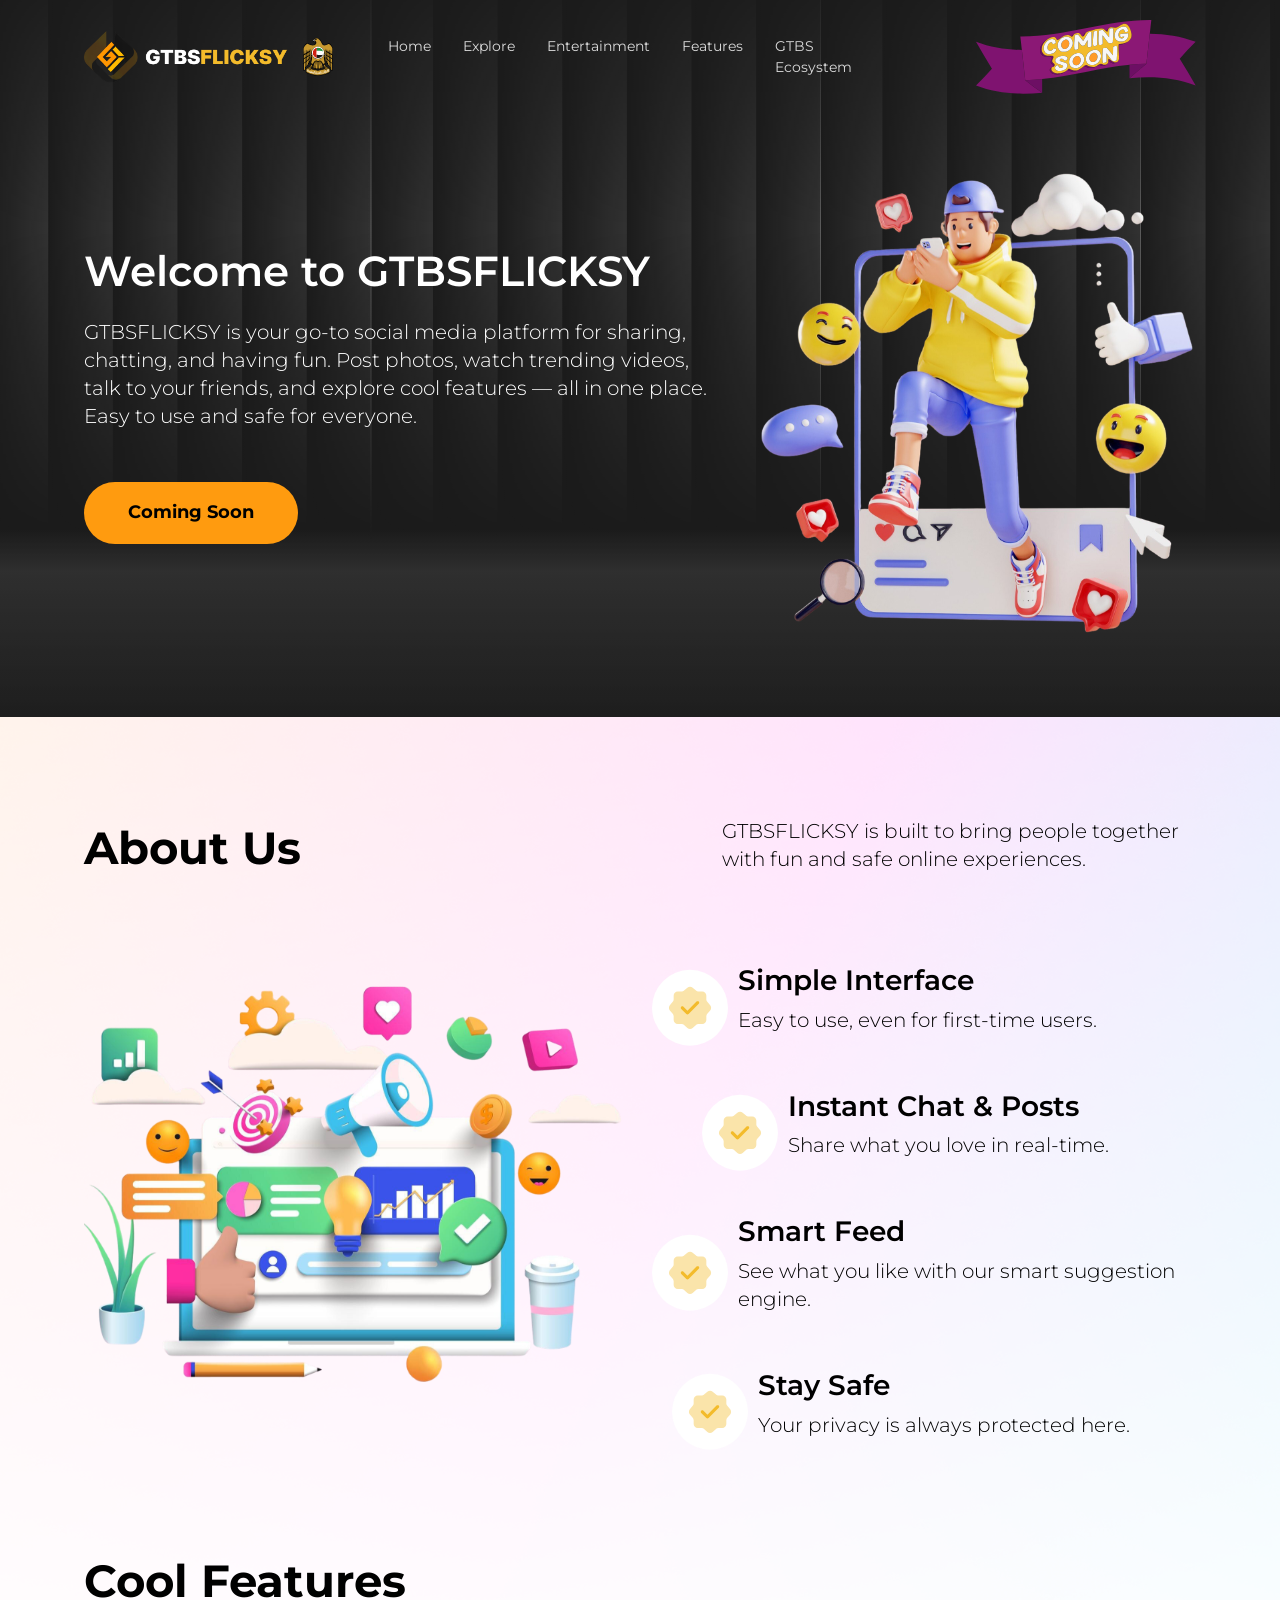
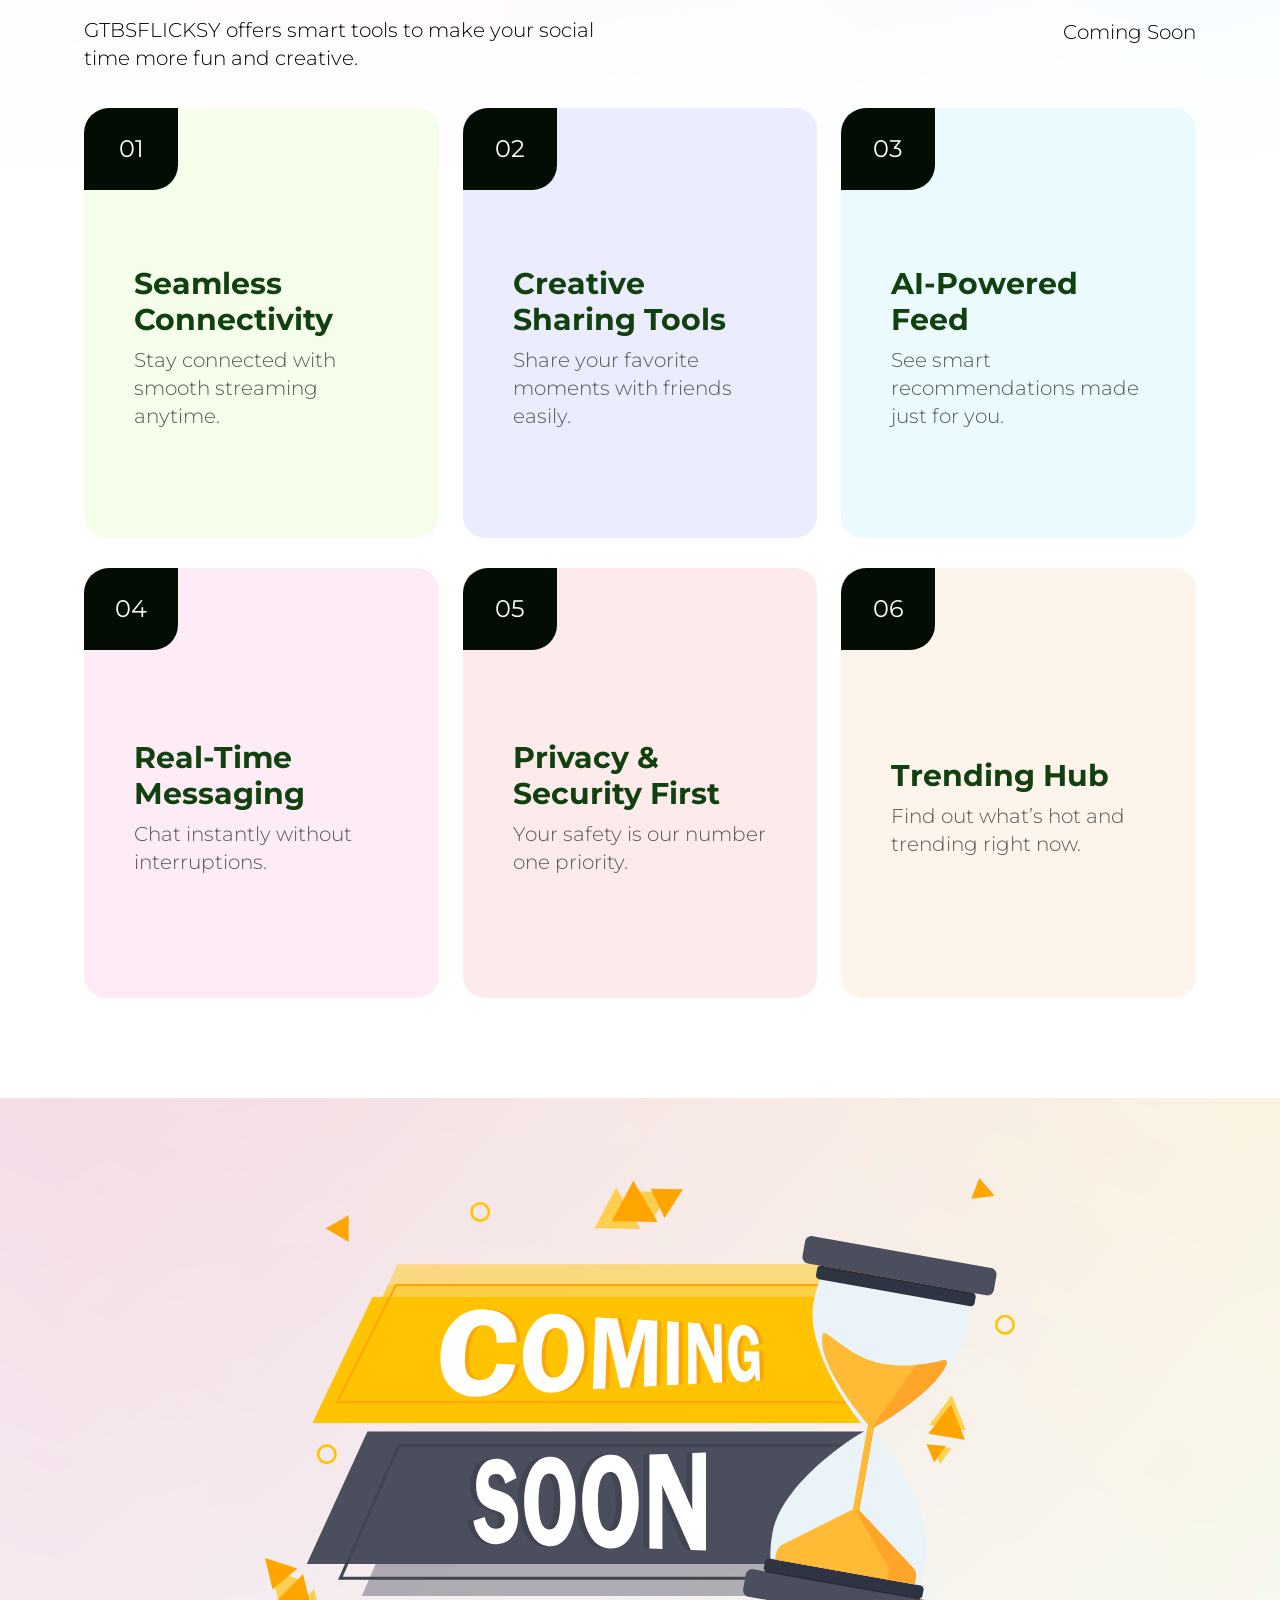
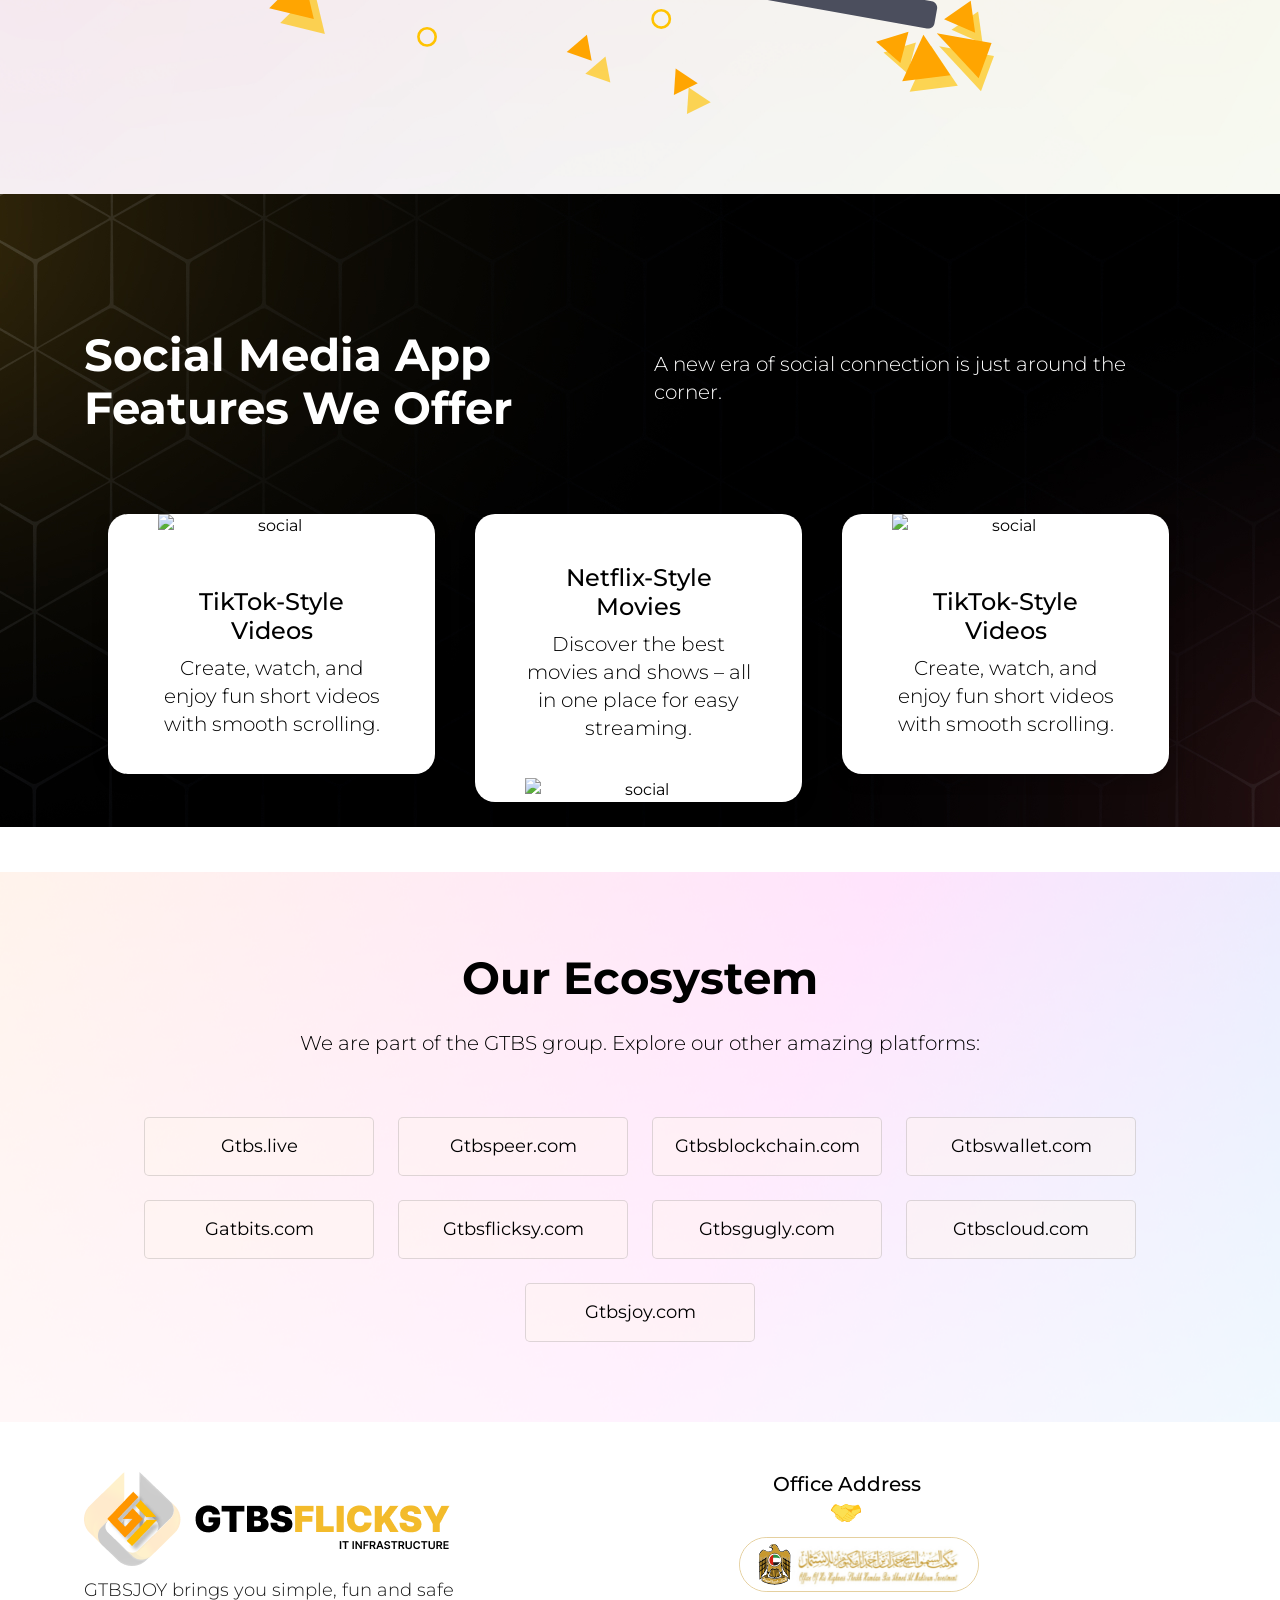
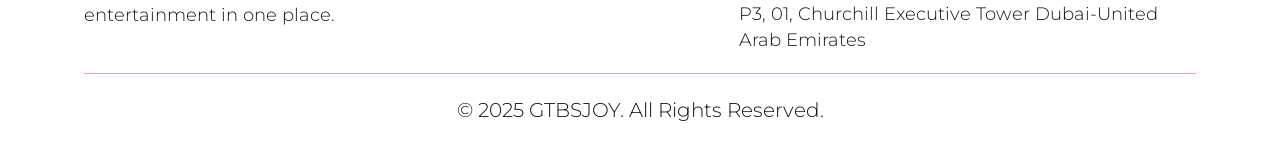
==== commit 30cad33e: "logo update" ====
--- a/index.html
+++ b/index.html
@@ -308,7 +308,7 @@
     <div class="container">
       <div class="d-flex justify-content-between align-items-center">
         <div class="logo_f">
-          <img src="images/footerlogo.svg" alt="logo">
+          <img src="images/logo2.png" alt="logo">
         <div class="midfooter">
           <p>GTBSJOY brings you simple, fun and safe entertainment in one place.</p>
         </div>
--- a/css/style.css
+++ b/css/style.css
@@ -59,7 +59,7 @@
 header .logo a {
     display: flex;
     align-items: center;
-    gap: 10px;
+    gap: 15px;
     flex-direction: row-reverse;
     justify-content: left;
 }
@@ -640,6 +640,7 @@
 }
 
 .logo_f {
+    text-align: start;
     max-width: 474px;
 }
 
@@ -789,14 +790,22 @@
         min-height: 700px;
     }
 
+    .navigation nav ul li a {
+        font-size: 14px;
+    }
+
+    .navigation nav ul {
+        gap: 16px;
+    }
 
 }
 
 @media screen and (max-width:1366px) {
 
-    .navigation nav ul {
-        gap: 30px;
-    }
+    header .logo {
+        max-width: 204px;
+    }
+
 
     .features_bl_S h3 {
         font-size: 30px;
@@ -874,13 +883,16 @@
     }
 
     .navigation nav ul {
-        gap: 15px;
+        gap: 6px;
     }
 
     .navigation nav ul li a {
-        font-size: 14px;
-    }
-
+        font-size: 12px;
+    }
+
+    header .logo {
+        max-width: 160px;
+    }
 
     .platform_s_cnt h5 {
         font-size: 80px;
@@ -1066,6 +1078,10 @@
         padding: 150px 0px 30px;
     }
 
+    header .logo a {
+        gap: 10px;
+    }
+
     .hero_banner_ .btn_work p {
         padding: 8px 32px;
         margin: 0px;
@@ -1116,7 +1132,7 @@
     }
 
     .address_footer.lastchildfooter h5 {
-        left: 0px;
+        left: 0px; width: 100%;
     }
 
     .hand_shake_cntr {
@@ -1125,6 +1141,7 @@
 
     .address_footer.lastchildfooter {
         text-align: center;
+        width: 100%;
     }
 
     .footerlogo3 {
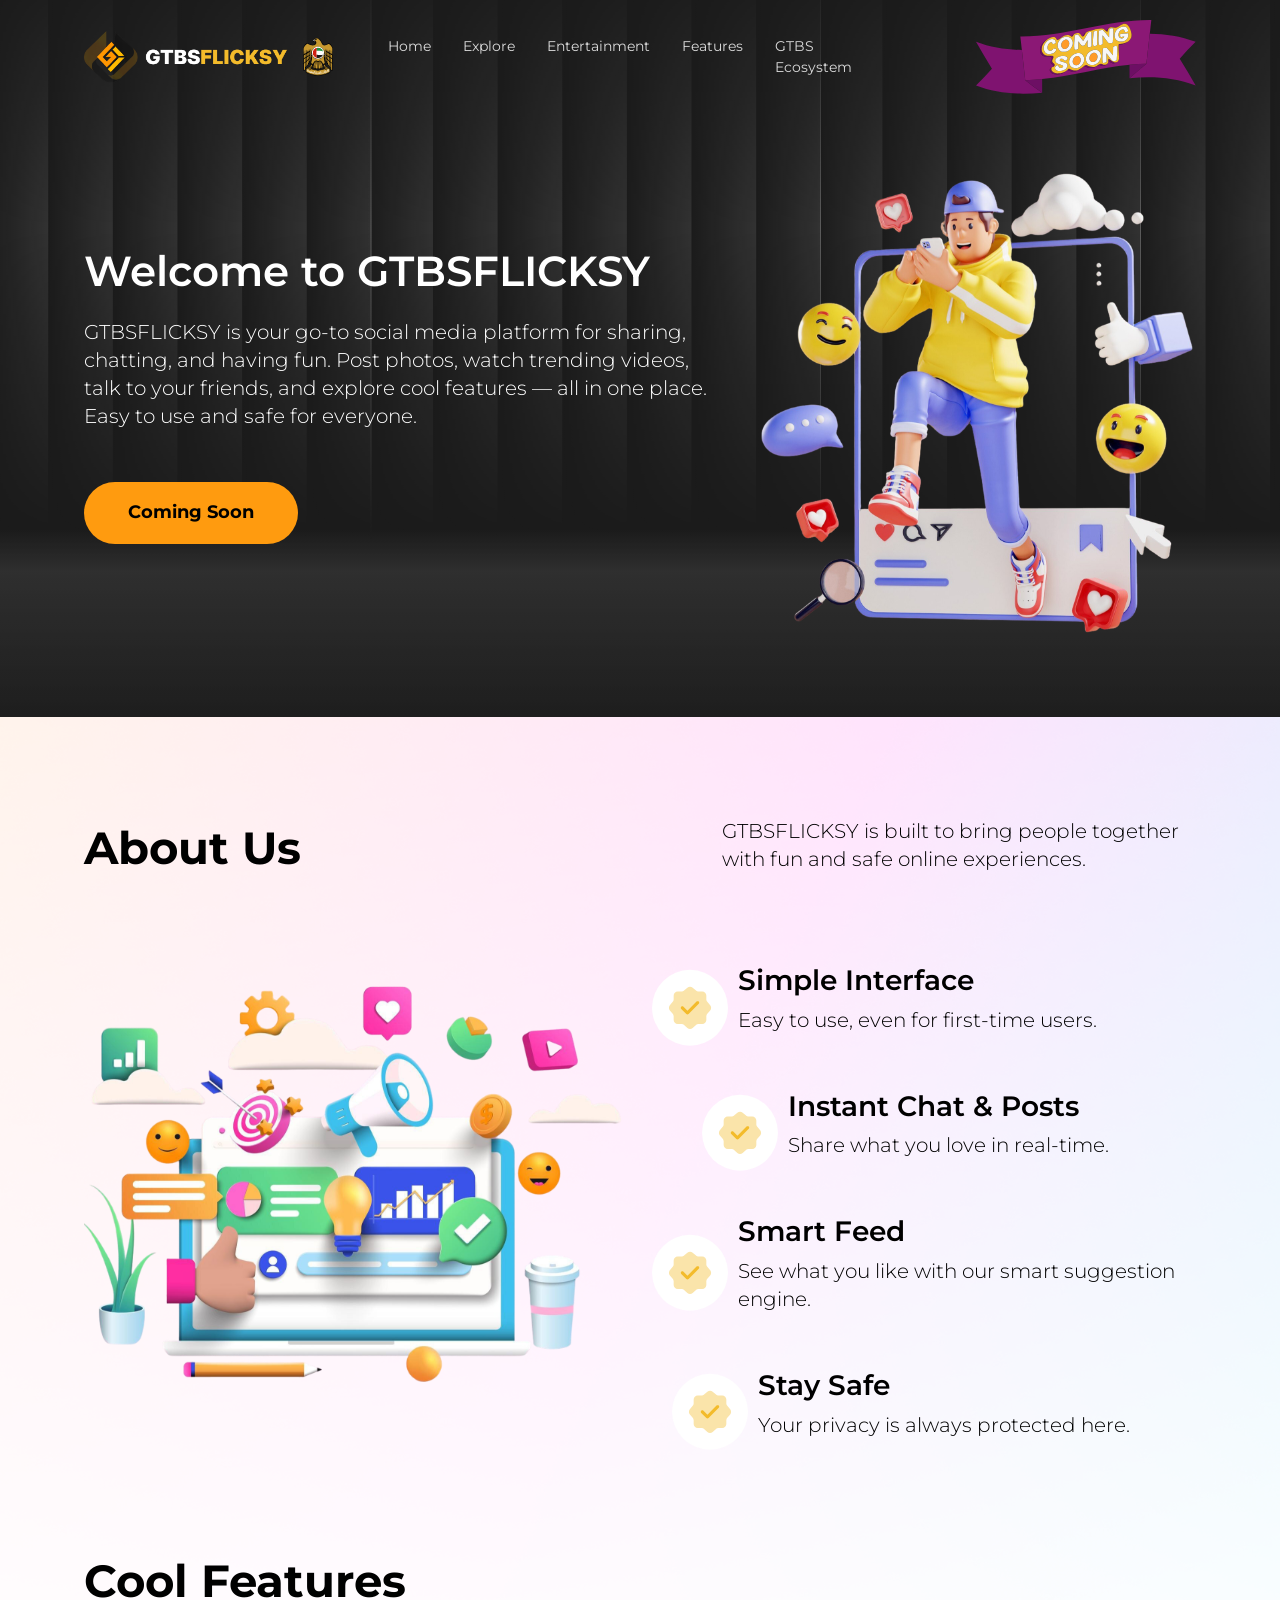
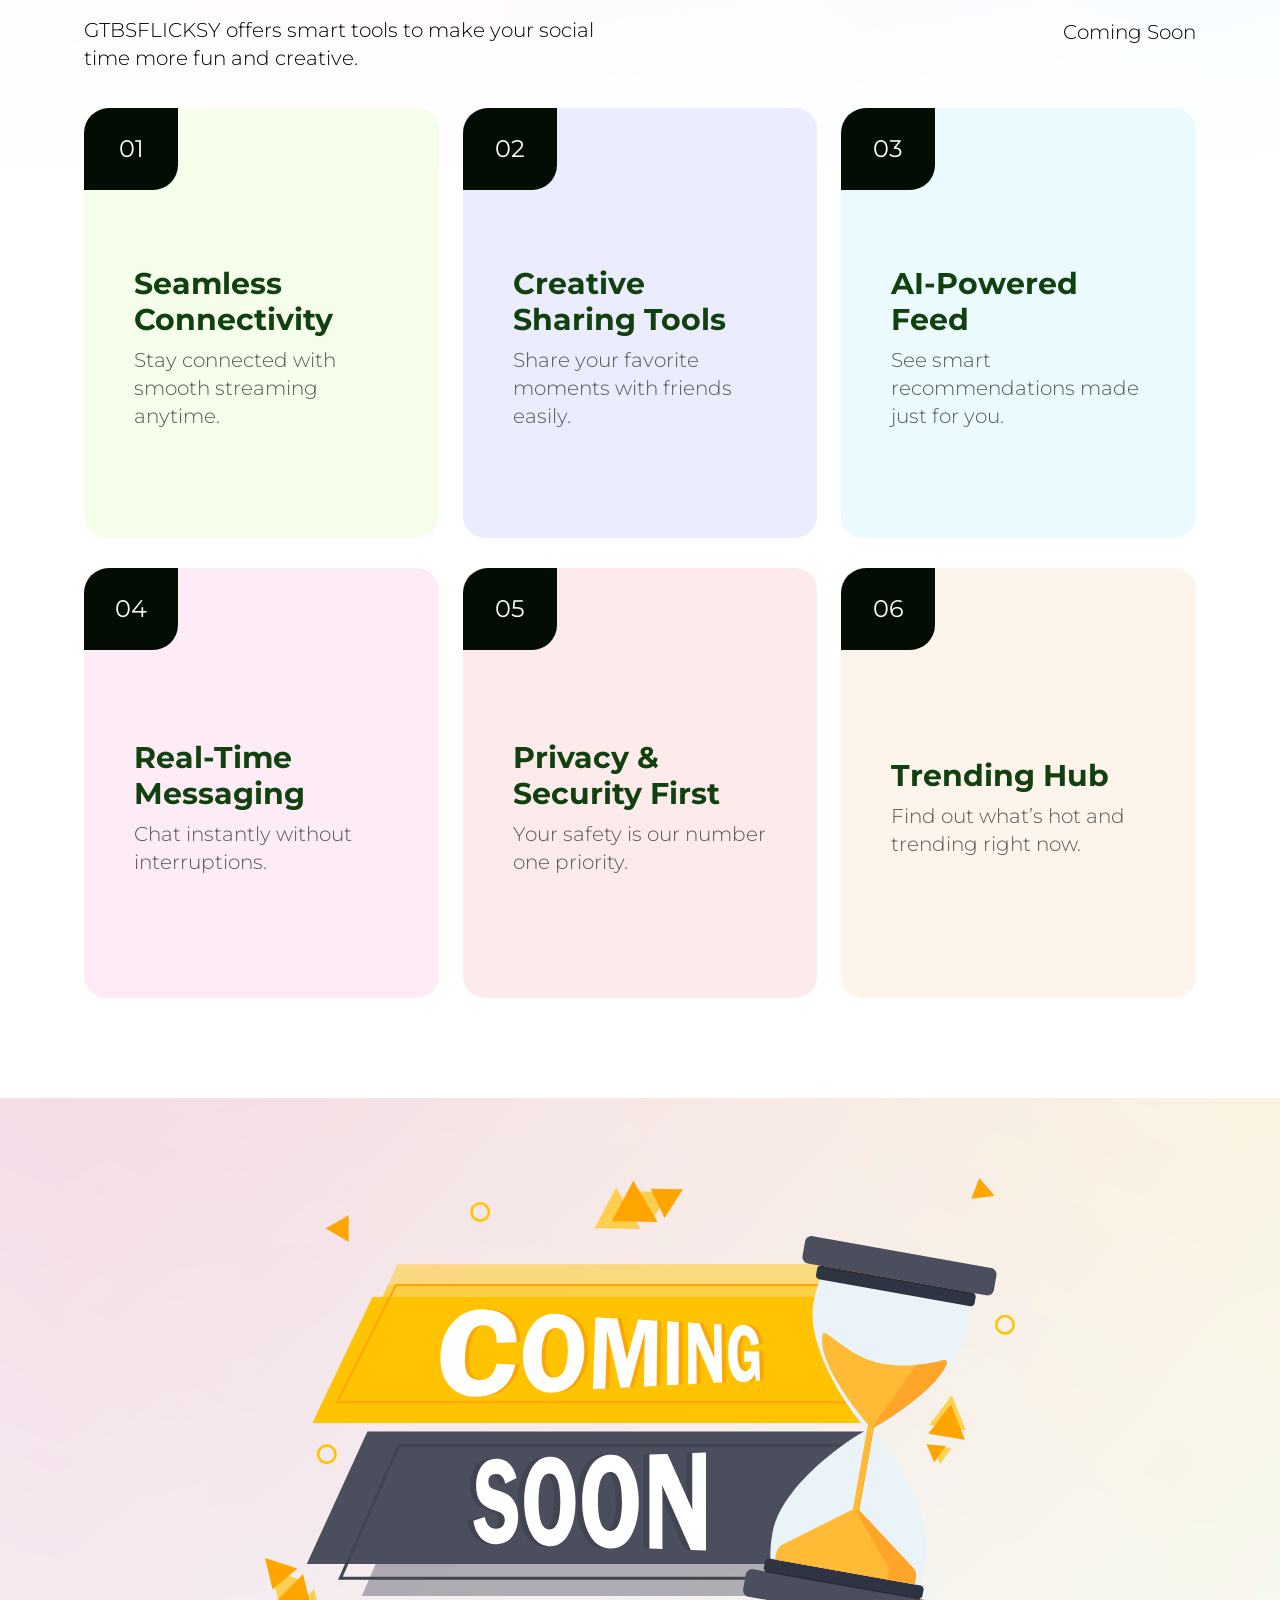
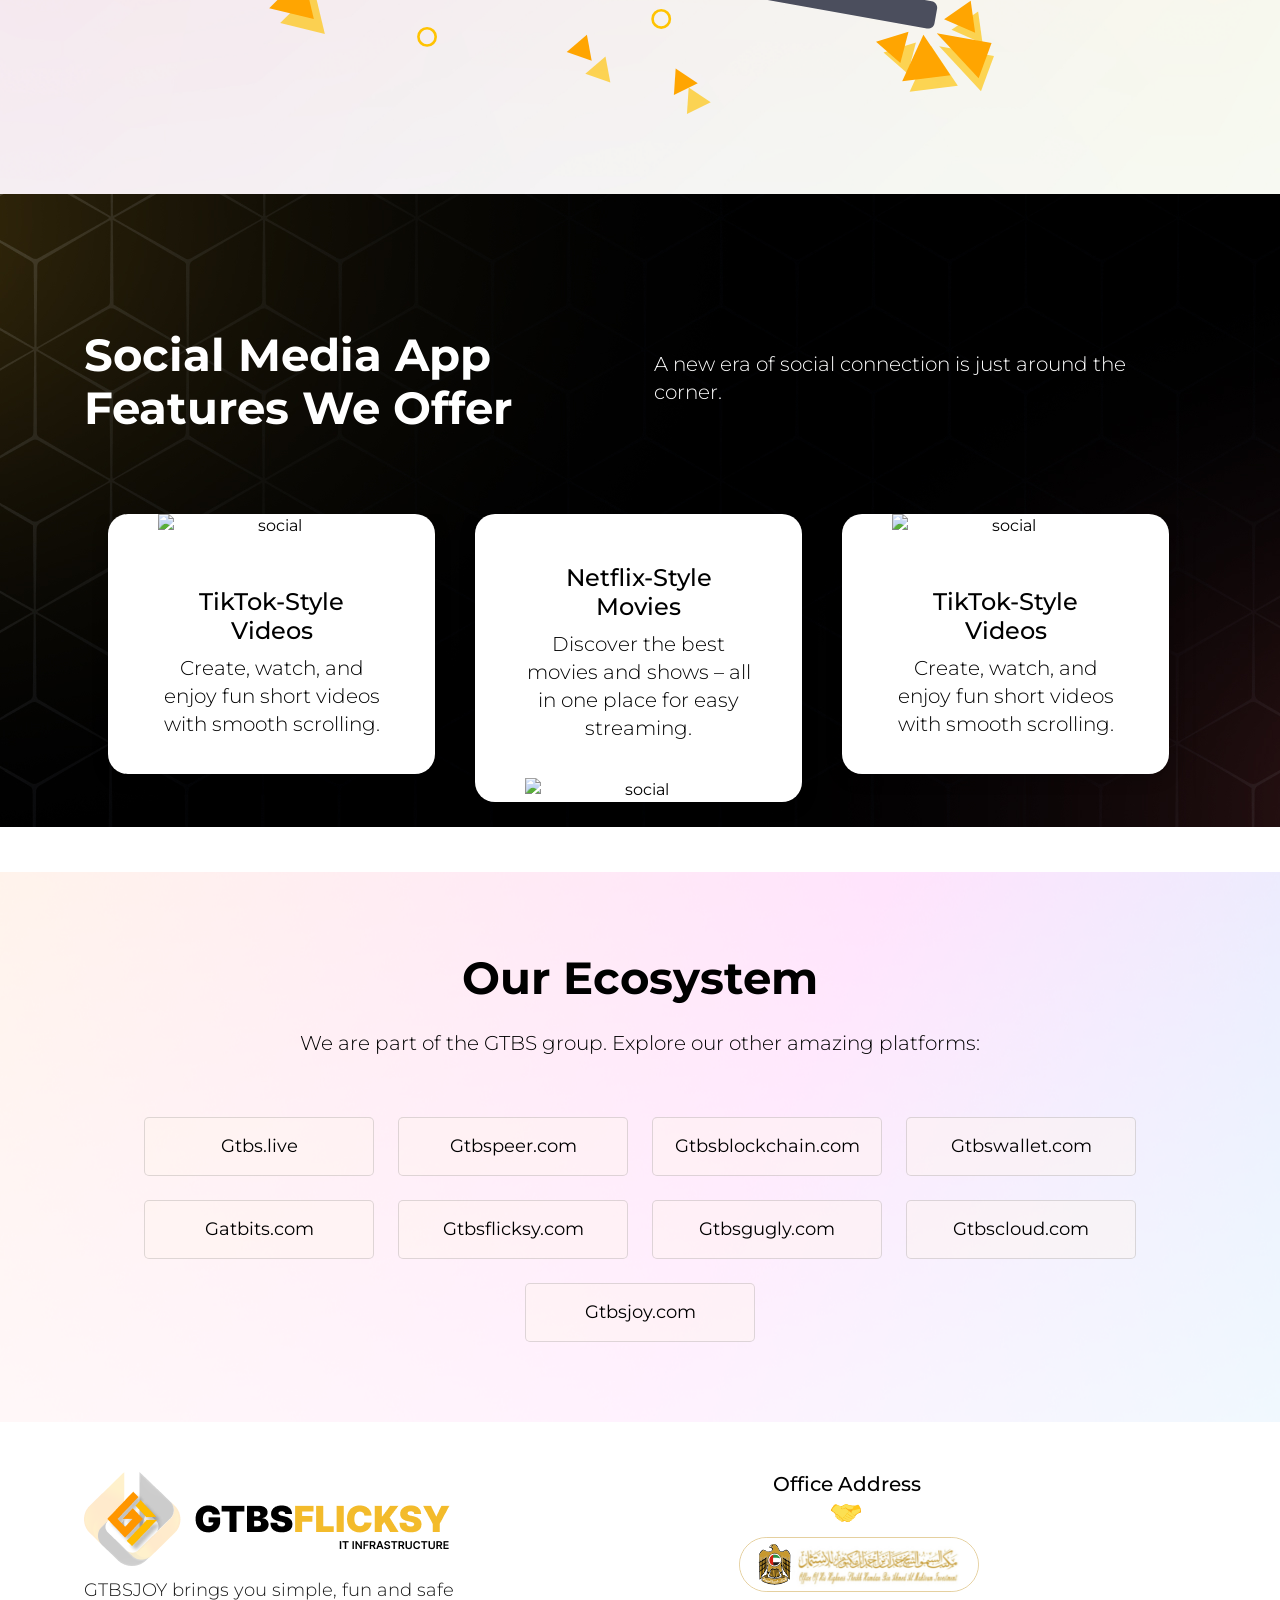
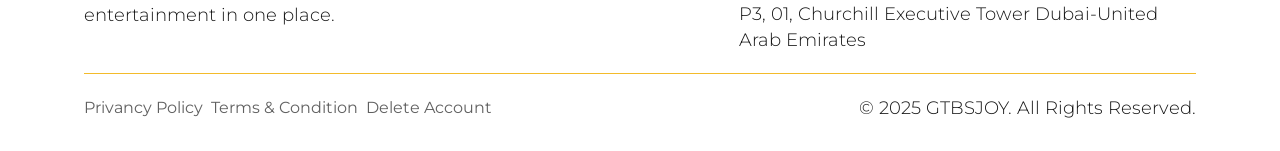
==== commit 9a4e74cc: "content page create" ====
--- a/index.html
+++ b/index.html
@@ -329,7 +329,12 @@
 
       </div>
 
-      <div class="copyright">
+      <div class="copyright d-flex align-items-center gap-2">
+        <div class="footermenu d-flex gap-2">
+        <a href="privacy-policy.html">Privancy Policy</a> 
+         <a href="terms-and-conditions.html">Terms & Condition</a>
+        <a href="delete-account.html">Delete Account</a>
+      </div>
         <p>© 2025 GTBSJOY. All Rights Reserved.</p>
       </div>
     </div>
--- a/css/style.css
+++ b/css/style.css
@@ -406,6 +406,10 @@
 } */
 .platform_s_cnt:hover h5 {
     transform: translateX(-140%);
+}
+
+.footermenu.d-flex.gap-2 {
+    width: 100%;
 }
 
 .platform_s_cnt {
@@ -602,6 +606,11 @@
     display: none;
 }
 
+.privancy_cntblock ul{     padding-bottom: 20px;
+    display: flex;
+    flex-direction: column;
+    gap: 10px; }
+
 footer {
     width: 100%;
     position: relative;
@@ -635,9 +644,12 @@
     margin-top: 20px;
 }
 
-.copyright p {
+footer .copyright p {
     margin: 0px;
-}
+    text-align: right;
+}
+
+.footermenu.d-flex.gap-2 a{ color: #0000009f; }
 
 .logo_f {
     text-align: start;
@@ -762,12 +774,30 @@
 }
 
 .hand_shake_cntr {
+    width: 60px;
     position: relative;
     left: 92px;
 }
 
 .midfooter {
     margin-top: 12px;
+}
+
+.privancy_cntblock {
+    color: #fff;
+    padding: 20px 0px 32px;
+}
+
+.privancy_cntblock p {
+    font-size: 18px;
+}
+
+.privancy_cntblock a {
+    color: #f3bb2b;
+}
+
+.privancy_cntblock .text-gradient {
+    color: #f3bb2b;
 }
 
 @media screen and (max-width:1500px) {
@@ -869,7 +899,12 @@
         max-width: 95%;
     }
 
-
+    .privancy_cntblock .text-gradient {
+        font-size: 26px;
+    }
+    .privancy_cntblock p {
+        font-size: 16px;
+    }
 
 
     .btn_work a {
@@ -1132,11 +1167,13 @@
     }
 
     .address_footer.lastchildfooter h5 {
-        left: 0px; width: 100%;
+        left: 0px;
+        width: 100%;
     }
 
     .hand_shake_cntr {
         left: 0px;
+        margin: 0 auto;
     }
 
     .address_footer.lastchildfooter {
@@ -1324,7 +1361,17 @@
         padding: 10px;
         height: 50px;
     }
-
+    .privancy_cntblock .text-gradient {
+        font-size: 22px;
+    }
+
+    .privancy_cntblock p {
+        font-size: 14px;
+    }
+
+    .privancy_cntblock ul li{
+        font-size: 14px;
+    }
 
 
     .beigns_ready_cta {
@@ -1413,6 +1460,17 @@
         width: 100%;
     }
 
-
+}
+
+@media screen and ( max-width:580px) {
+
+    .copyright.d-flex.align-items-center.gap-2 {
+        flex-direction: column;
+        gap: 20px !important;
+    }
+
+    .footermenu.d-flex.gap-2 a {
+        font-size: 13px;
+    }
 
 }
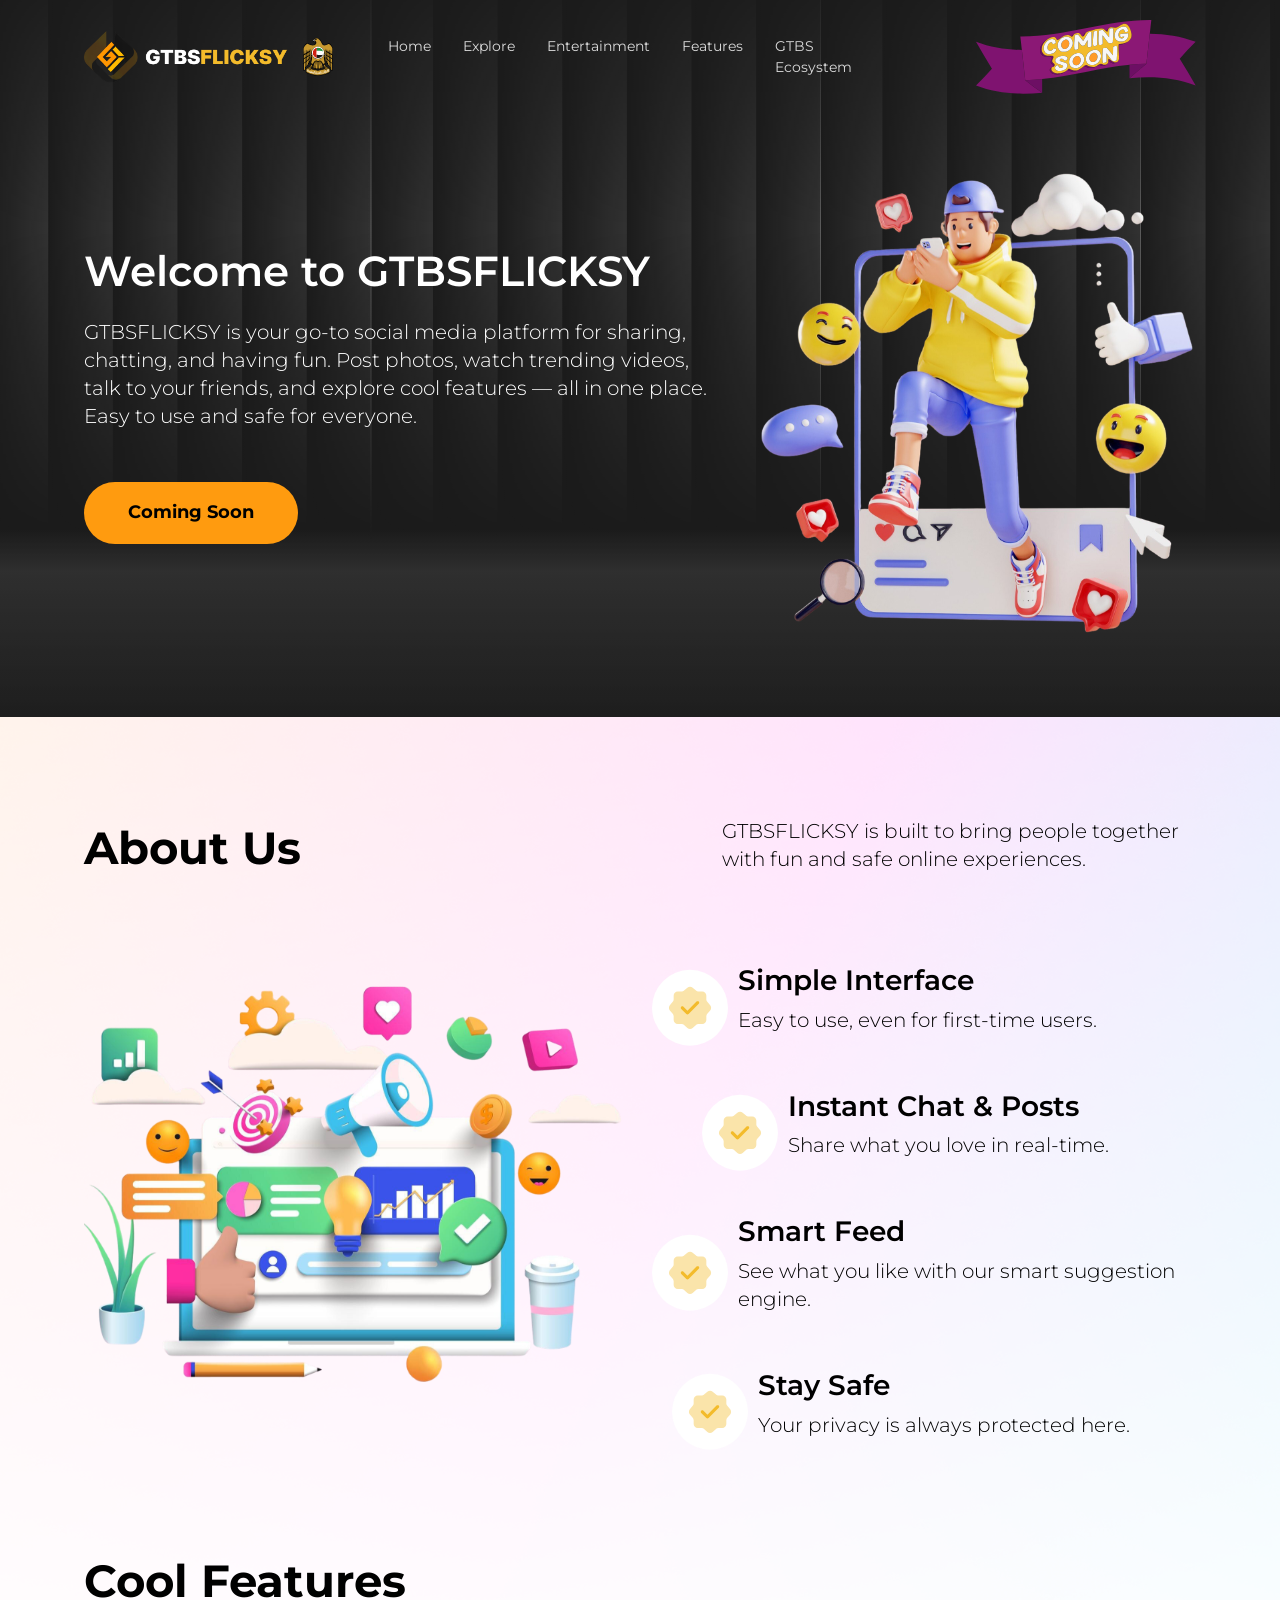
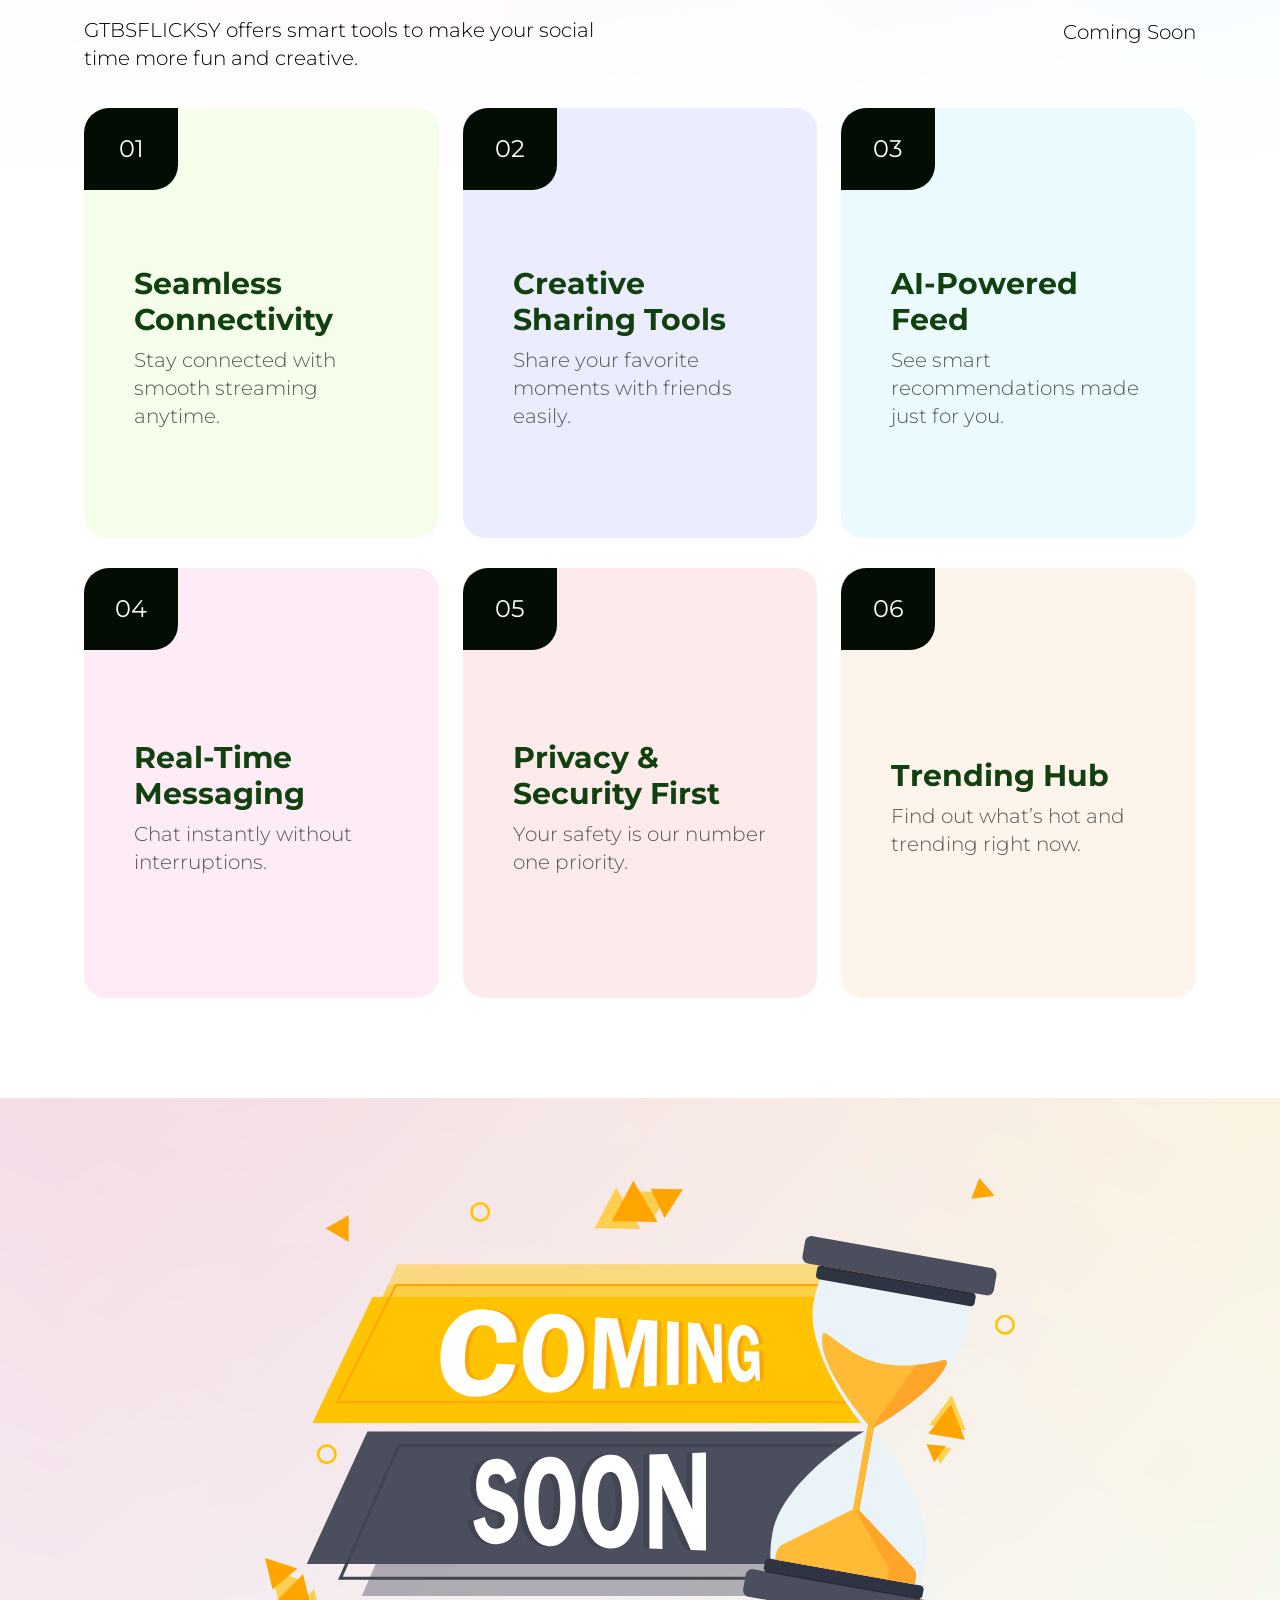
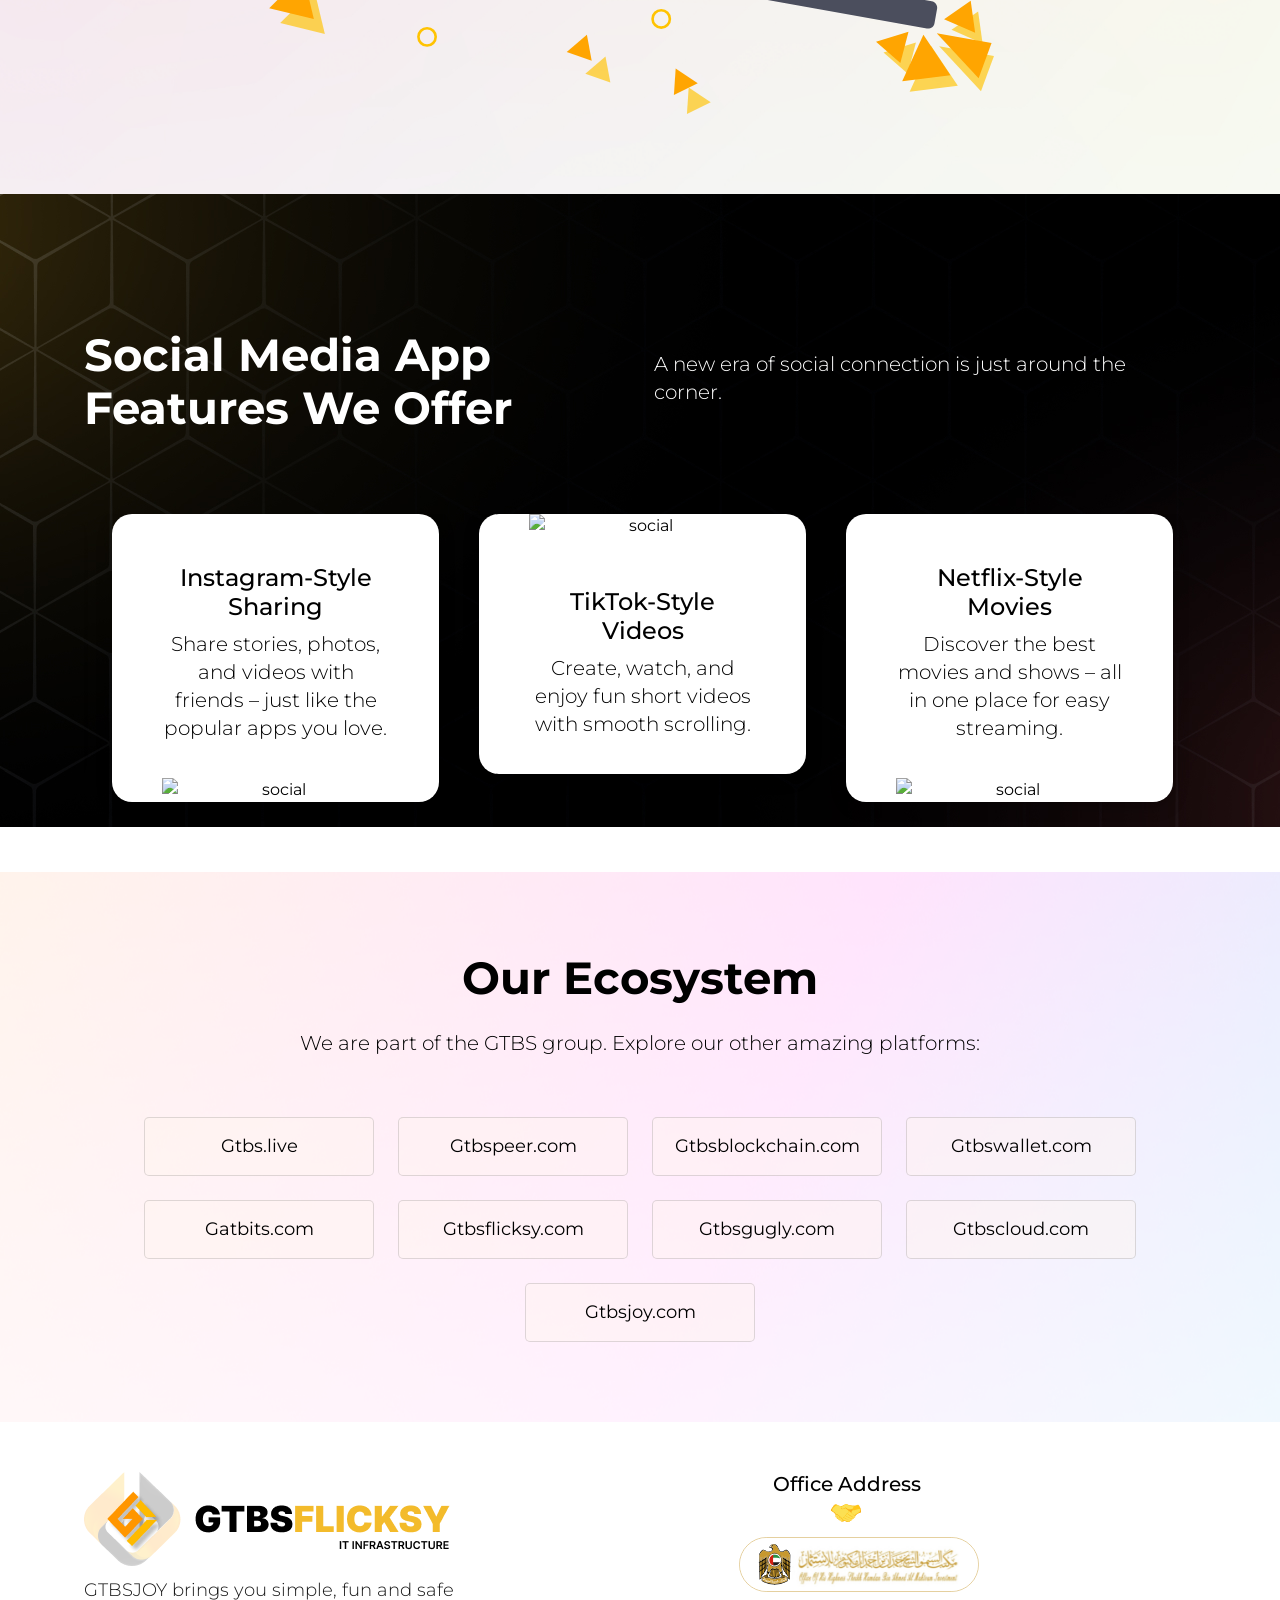
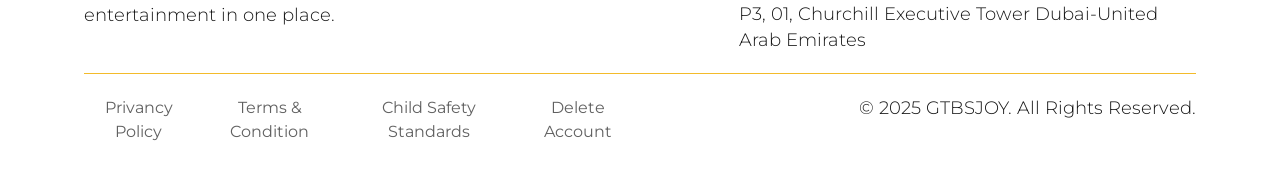
==== commit e1924f6b: "child page update" ====
--- a/index.html
+++ b/index.html
@@ -331,8 +331,9 @@
 
       <div class="copyright d-flex align-items-center gap-2">
         <div class="footermenu d-flex gap-2">
-        <a href="privacy-policy.html">Privancy Policy</a> 
+        <a href="privacy-policy.html">Privancy Policy</a>
          <a href="terms-and-conditions.html">Terms & Condition</a>
+        <a href="child-safety-standards.html">Child Safety Standards</a>
         <a href="delete-account.html">Delete Account</a>
       </div>
         <p>© 2025 GTBSJOY. All Rights Reserved.</p>
--- a/css/style.css
+++ b/css/style.css
@@ -85,6 +85,9 @@
     justify-content: start;
     width: 100%;
 }
+
+.navigation nav ul li a:focus{ color: #fff; }
+.navigation nav ul li a:focus-visible { outline: none; box-shadow: none; }
 
 .header_right {
     display: flex;
@@ -942,6 +945,9 @@
         font-size: 20px;
     }
 
+    .features_bl_S {
+        min-height: 300px; }
+
 
 }
 
@@ -1054,6 +1060,17 @@
         margin-top: 0px;
     }
 
+    .footermenu.d-flex.gap-2 a {
+        font-size: 13px;
+    }
+
+    .privancy_cntblock p {
+        font-size: 14px;
+    }
+
+    footer .d-flex p {
+        font-size: 13px; }
+
     .features_bl_S {
         padding: 120px 50px 80px 50px;
         min-height: 100%;
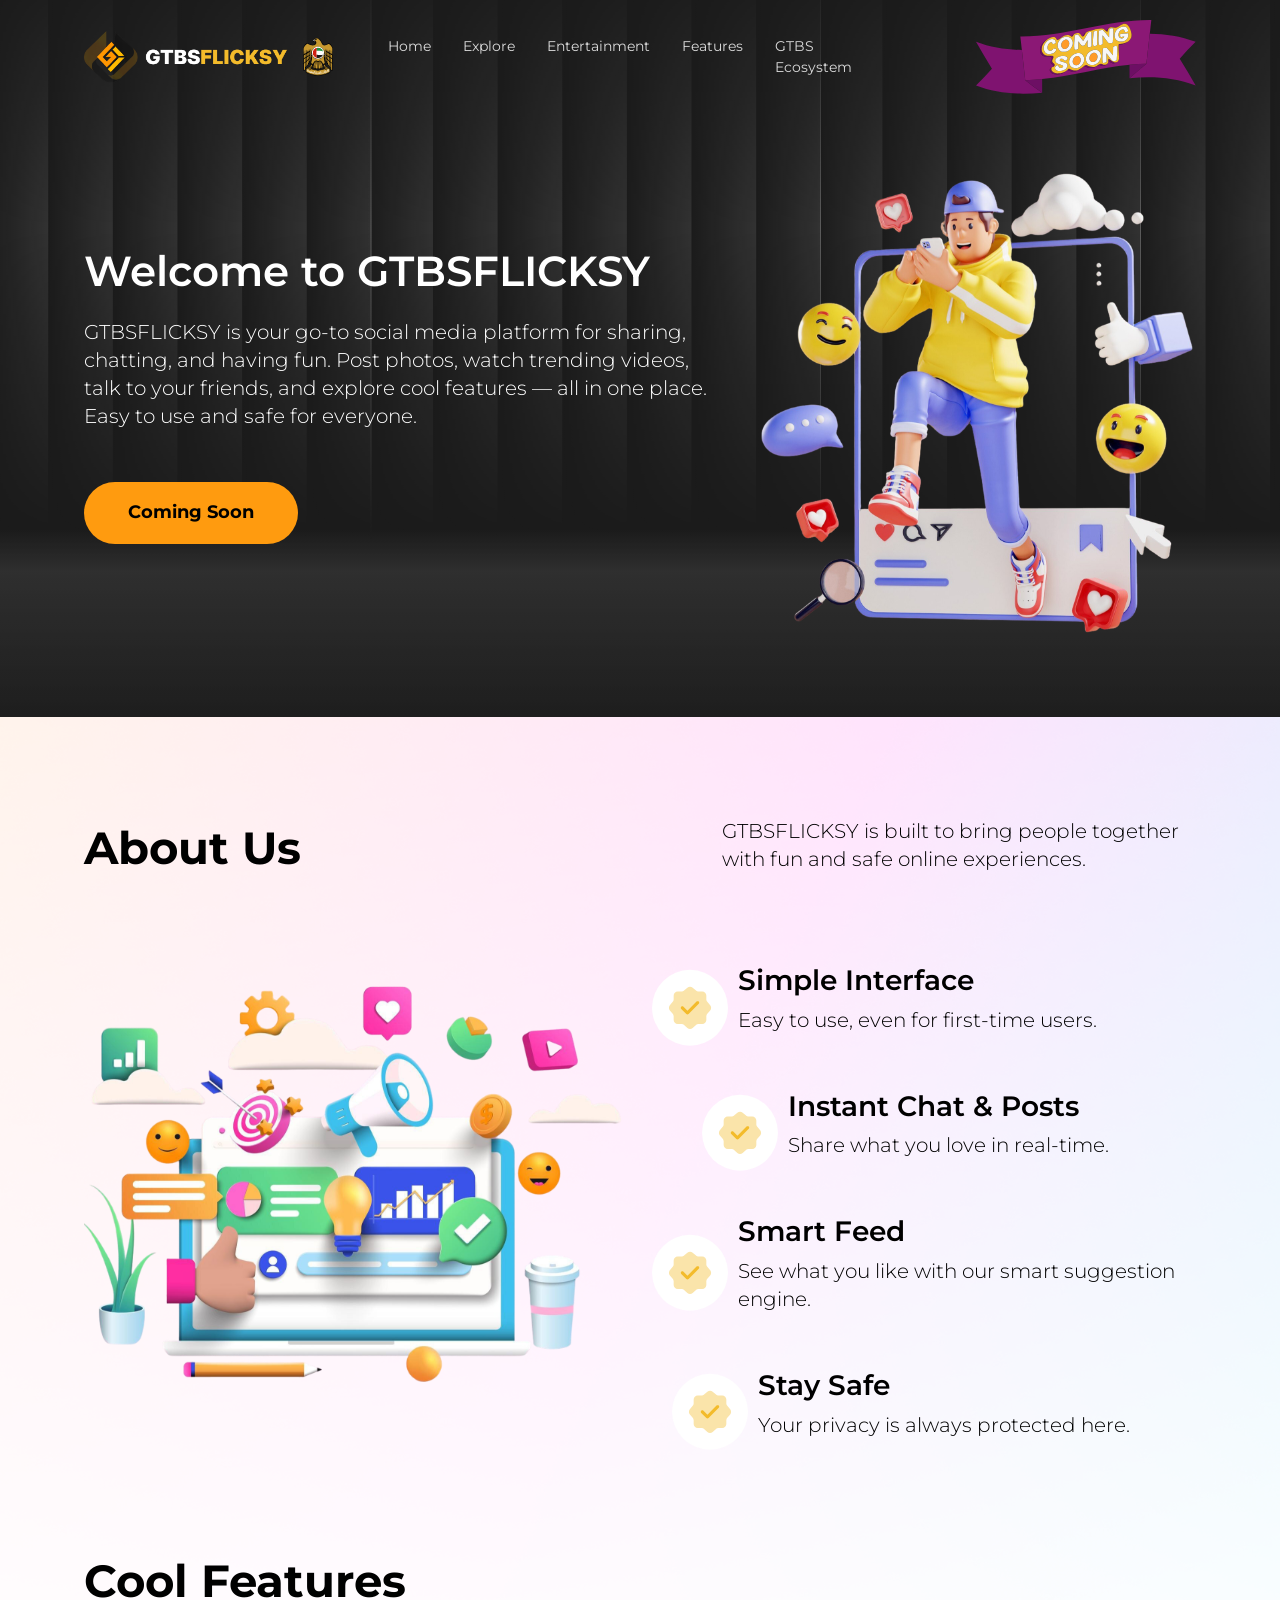
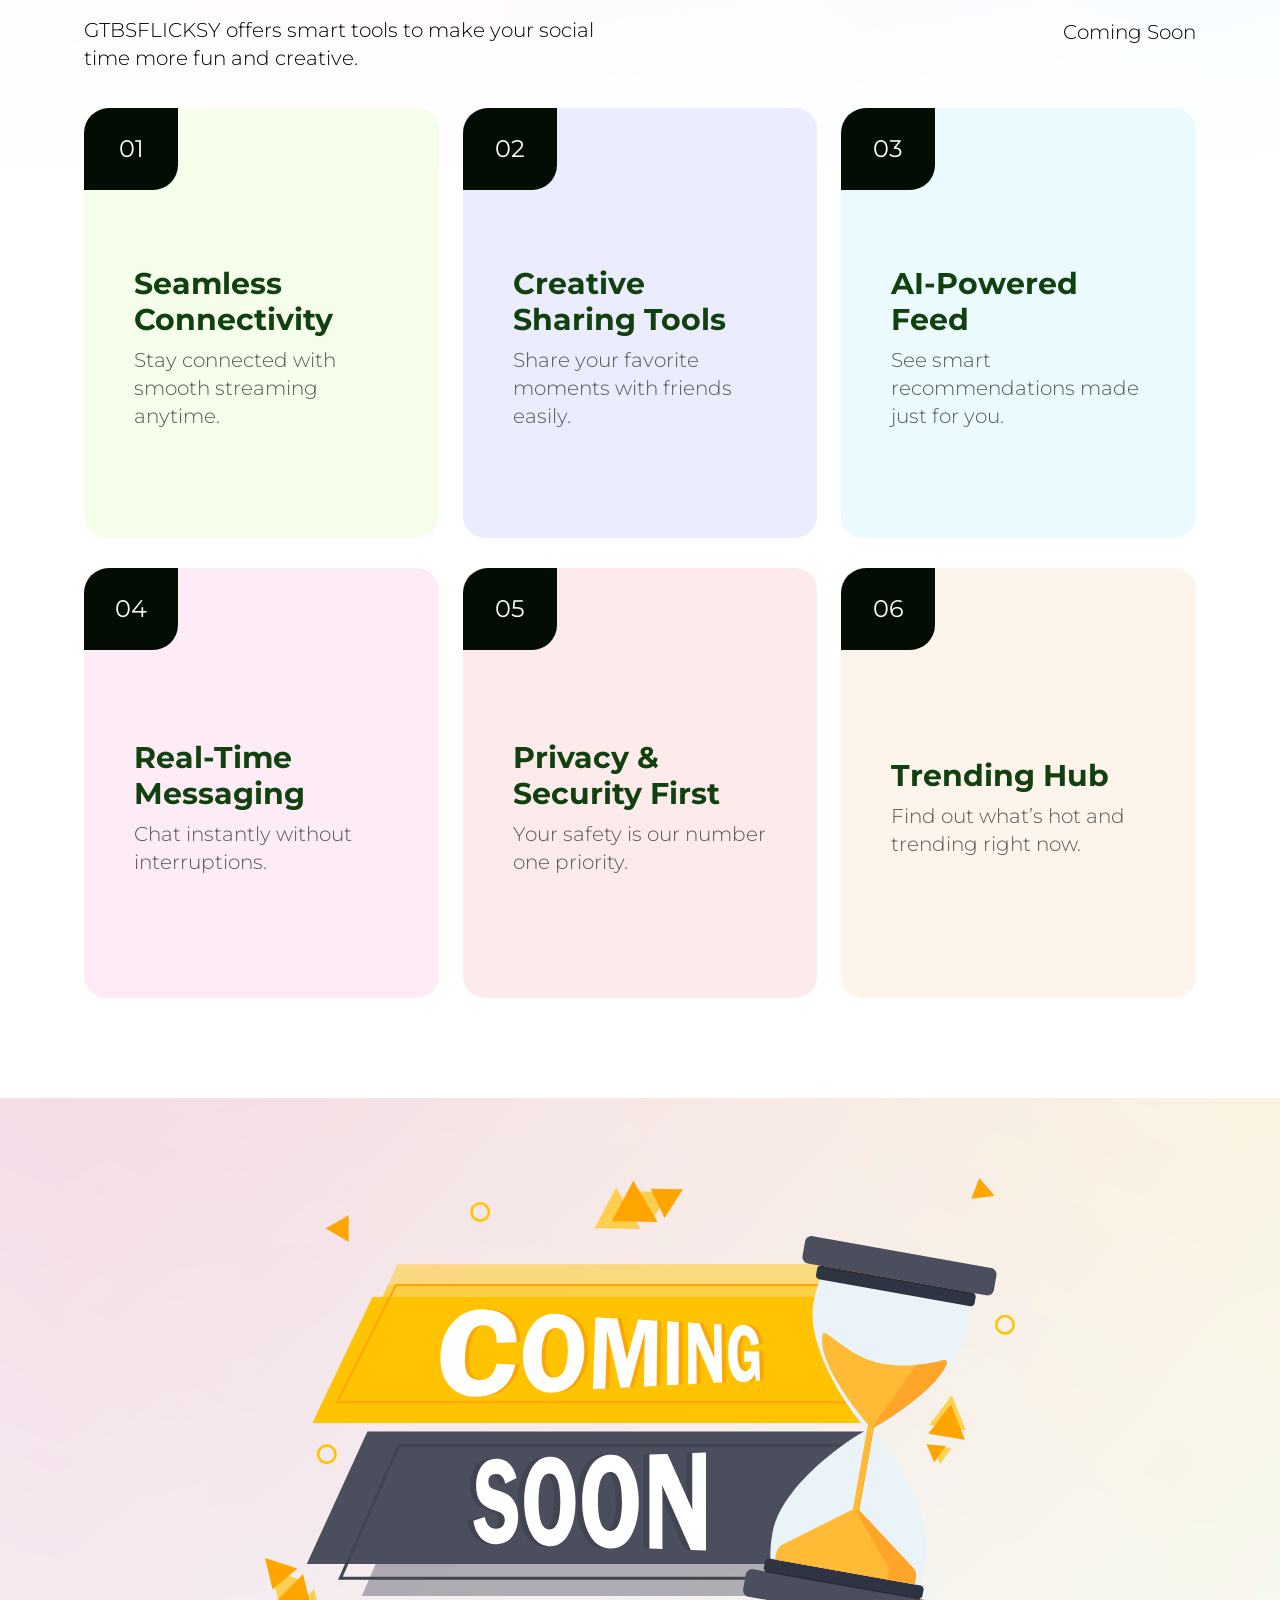
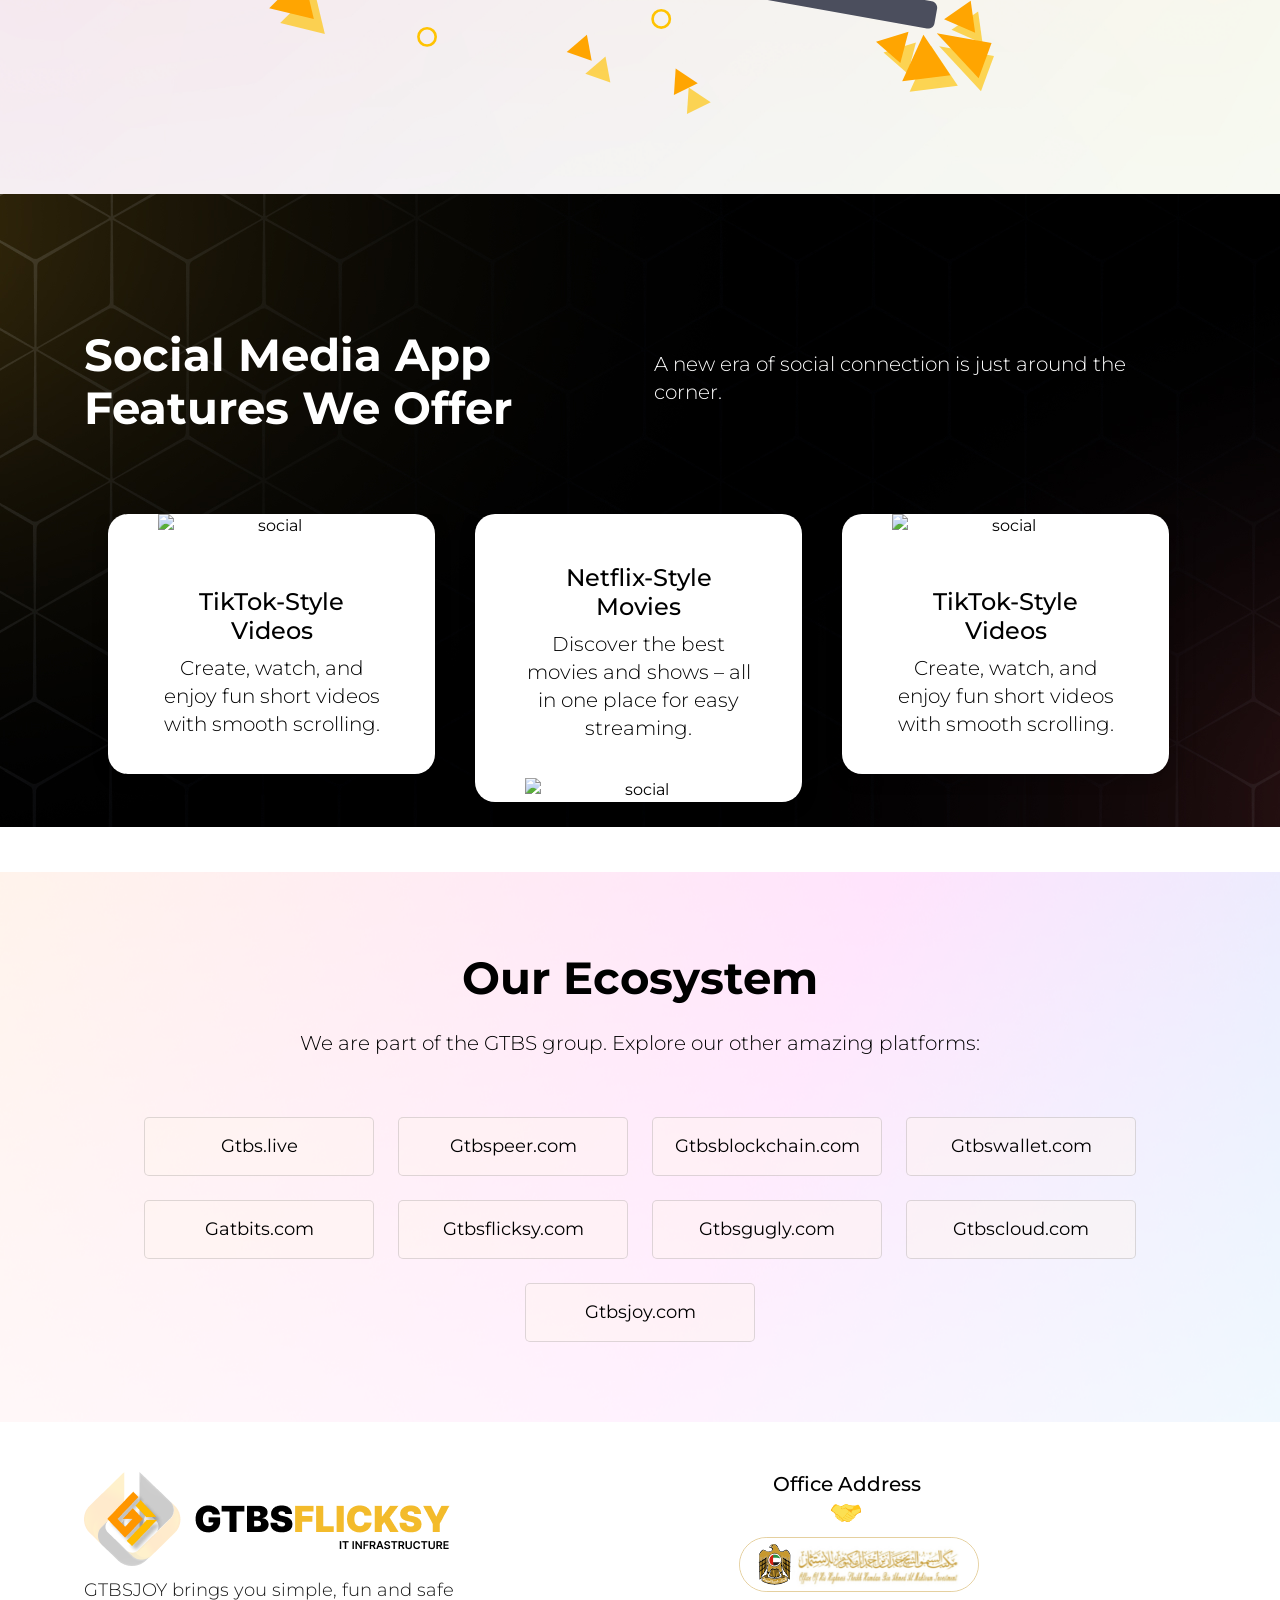
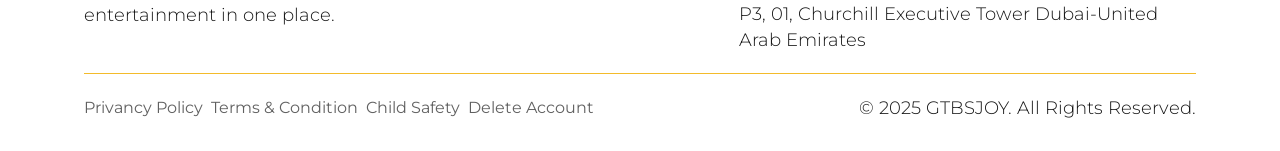
==== commit 2be6af3d: "all  pages link updates" ====
--- a/index.html
+++ b/index.html
@@ -333,7 +333,7 @@
         <div class="footermenu d-flex gap-2">
         <a href="privacy-policy.html">Privancy Policy</a>
          <a href="terms-and-conditions.html">Terms & Condition</a>
-        <a href="child-safety-standards.html">Child Safety Standards</a>
+        <a href="child-safety-standards.html">Child Safety</a>
         <a href="delete-account.html">Delete Account</a>
       </div>
         <p>© 2025 GTBSJOY. All Rights Reserved.</p>
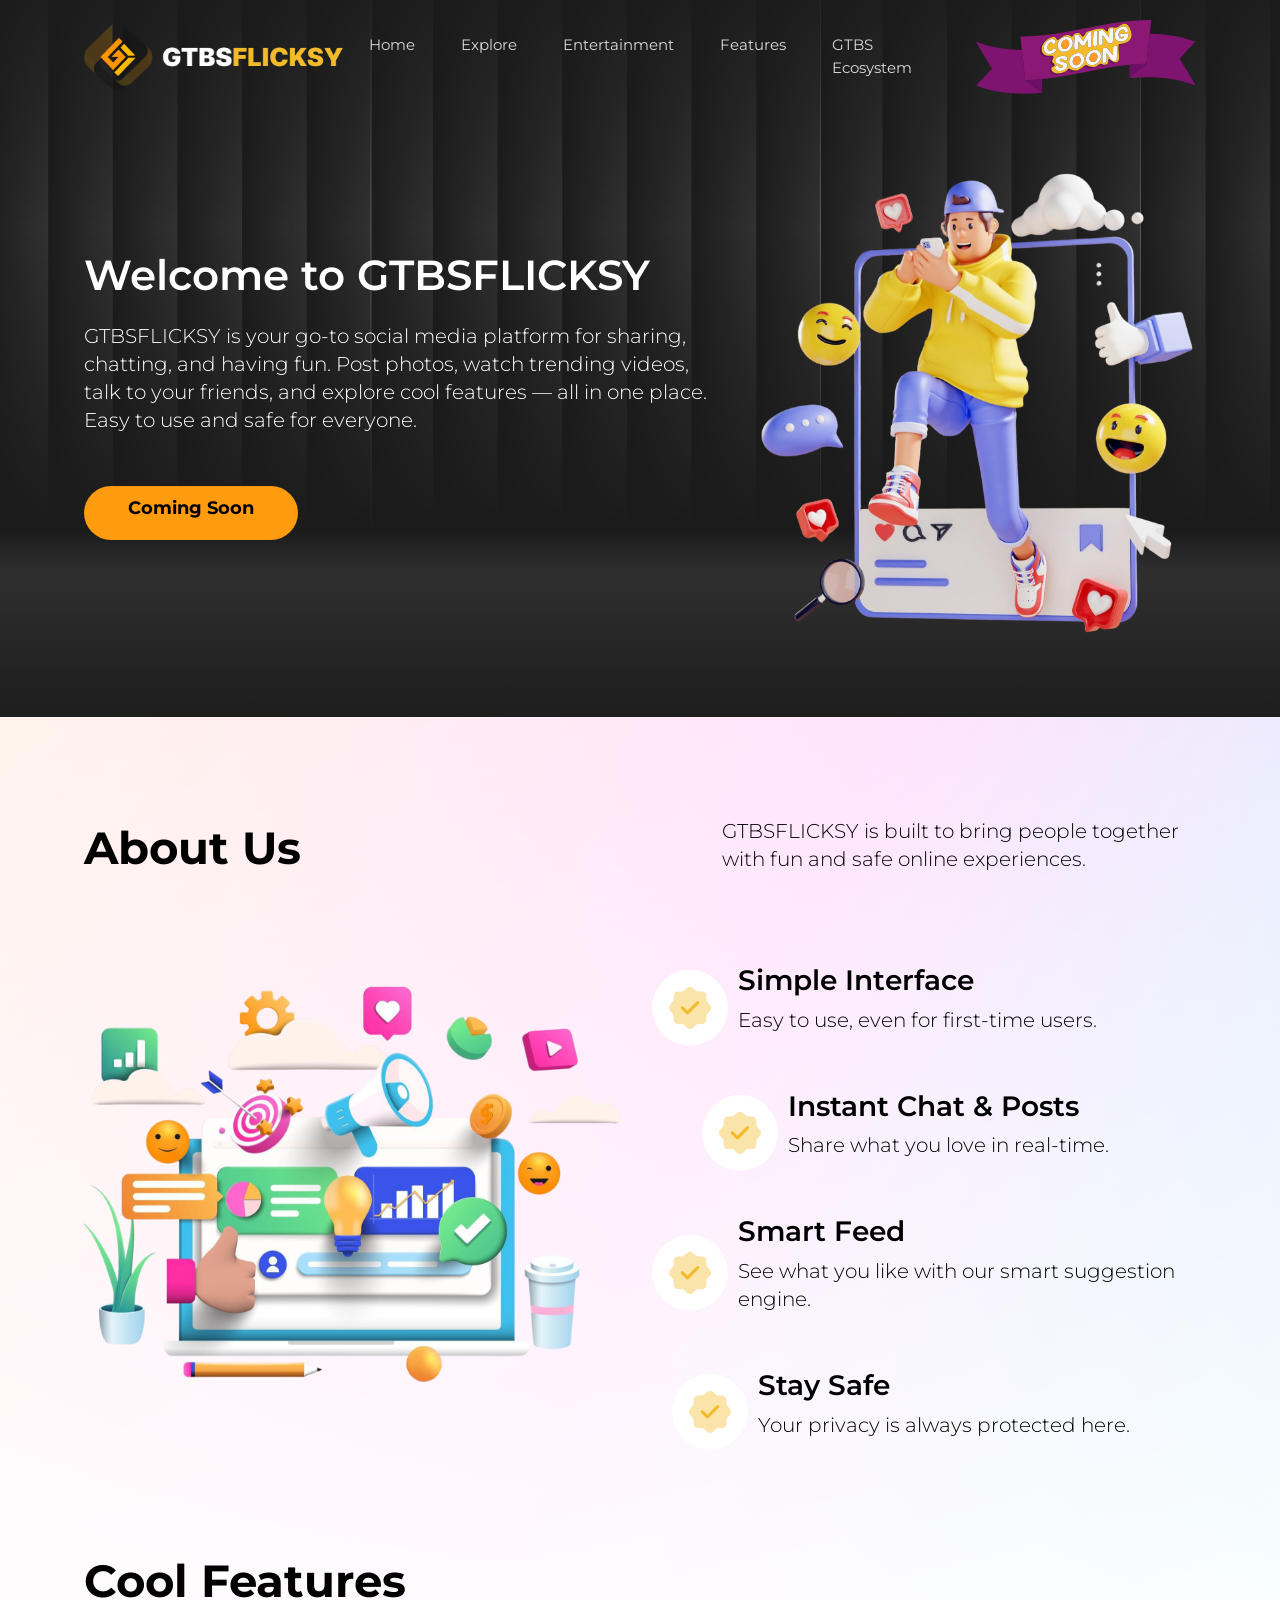
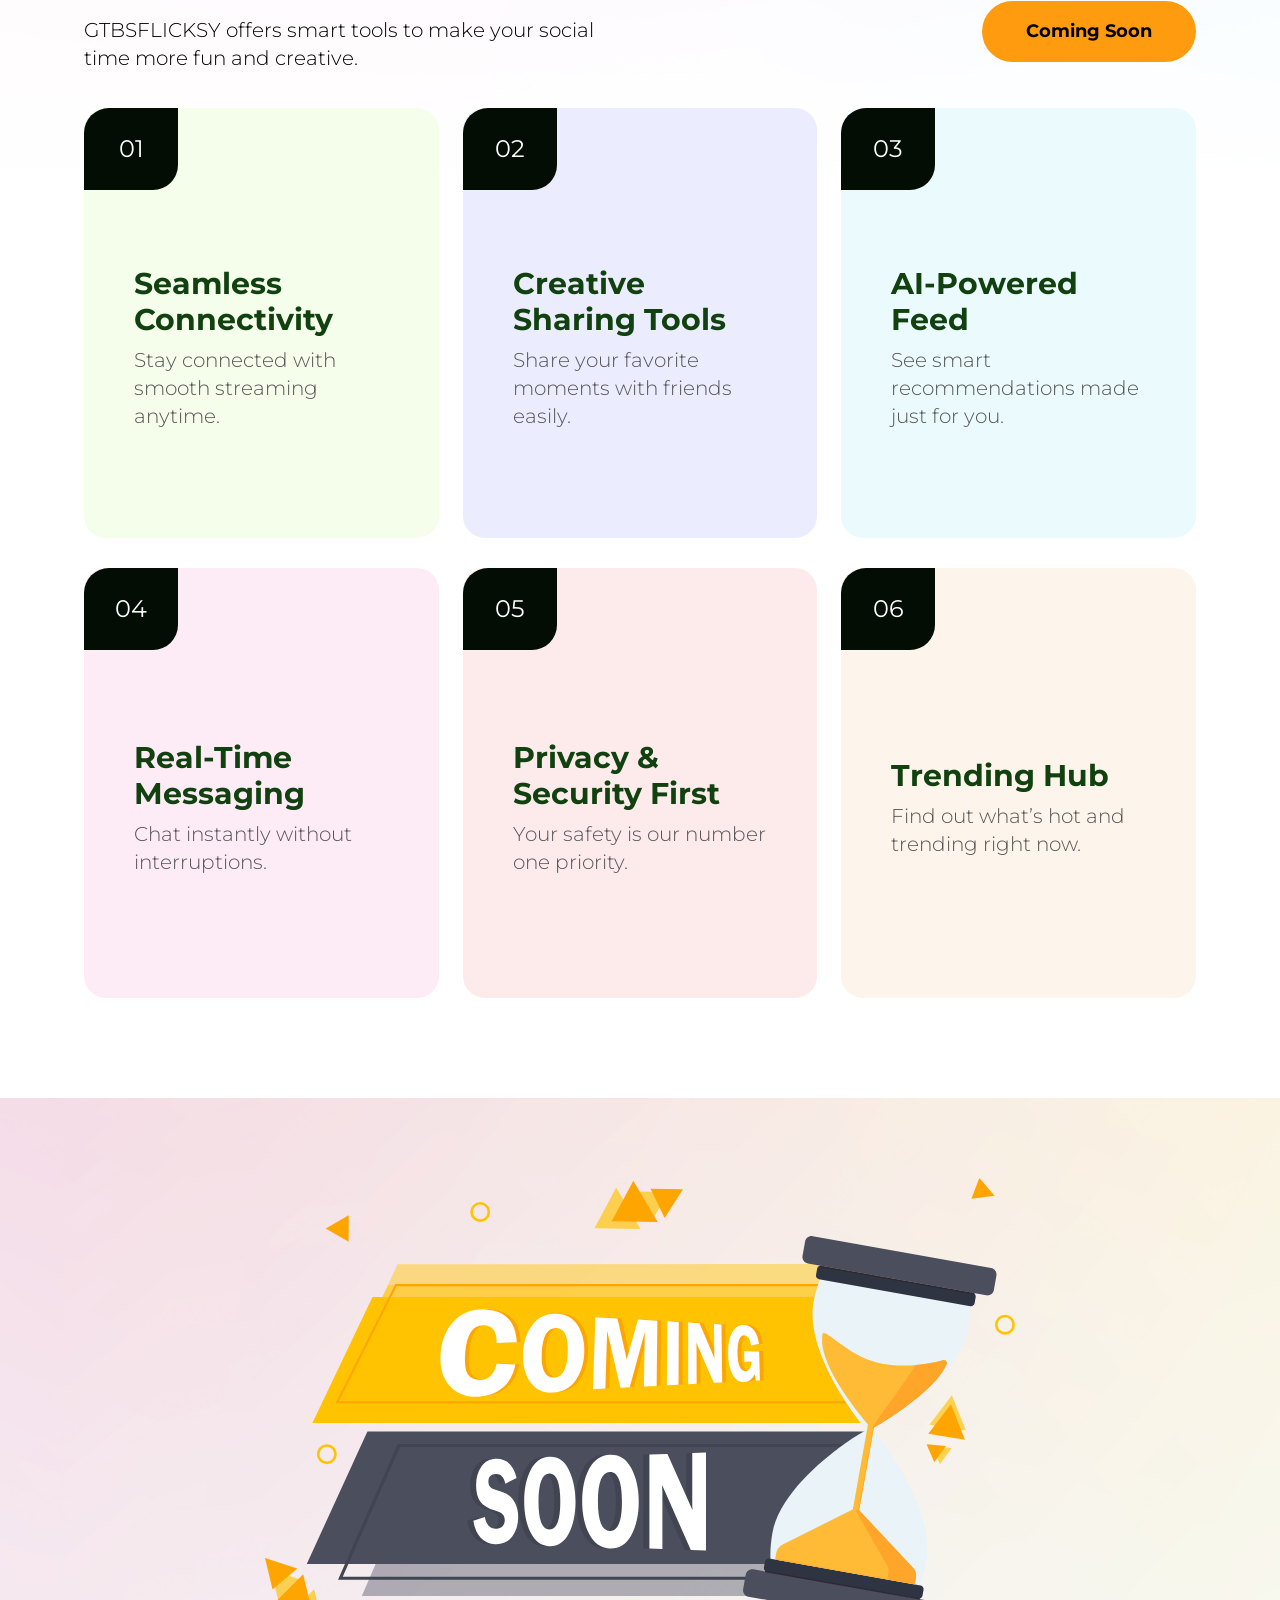
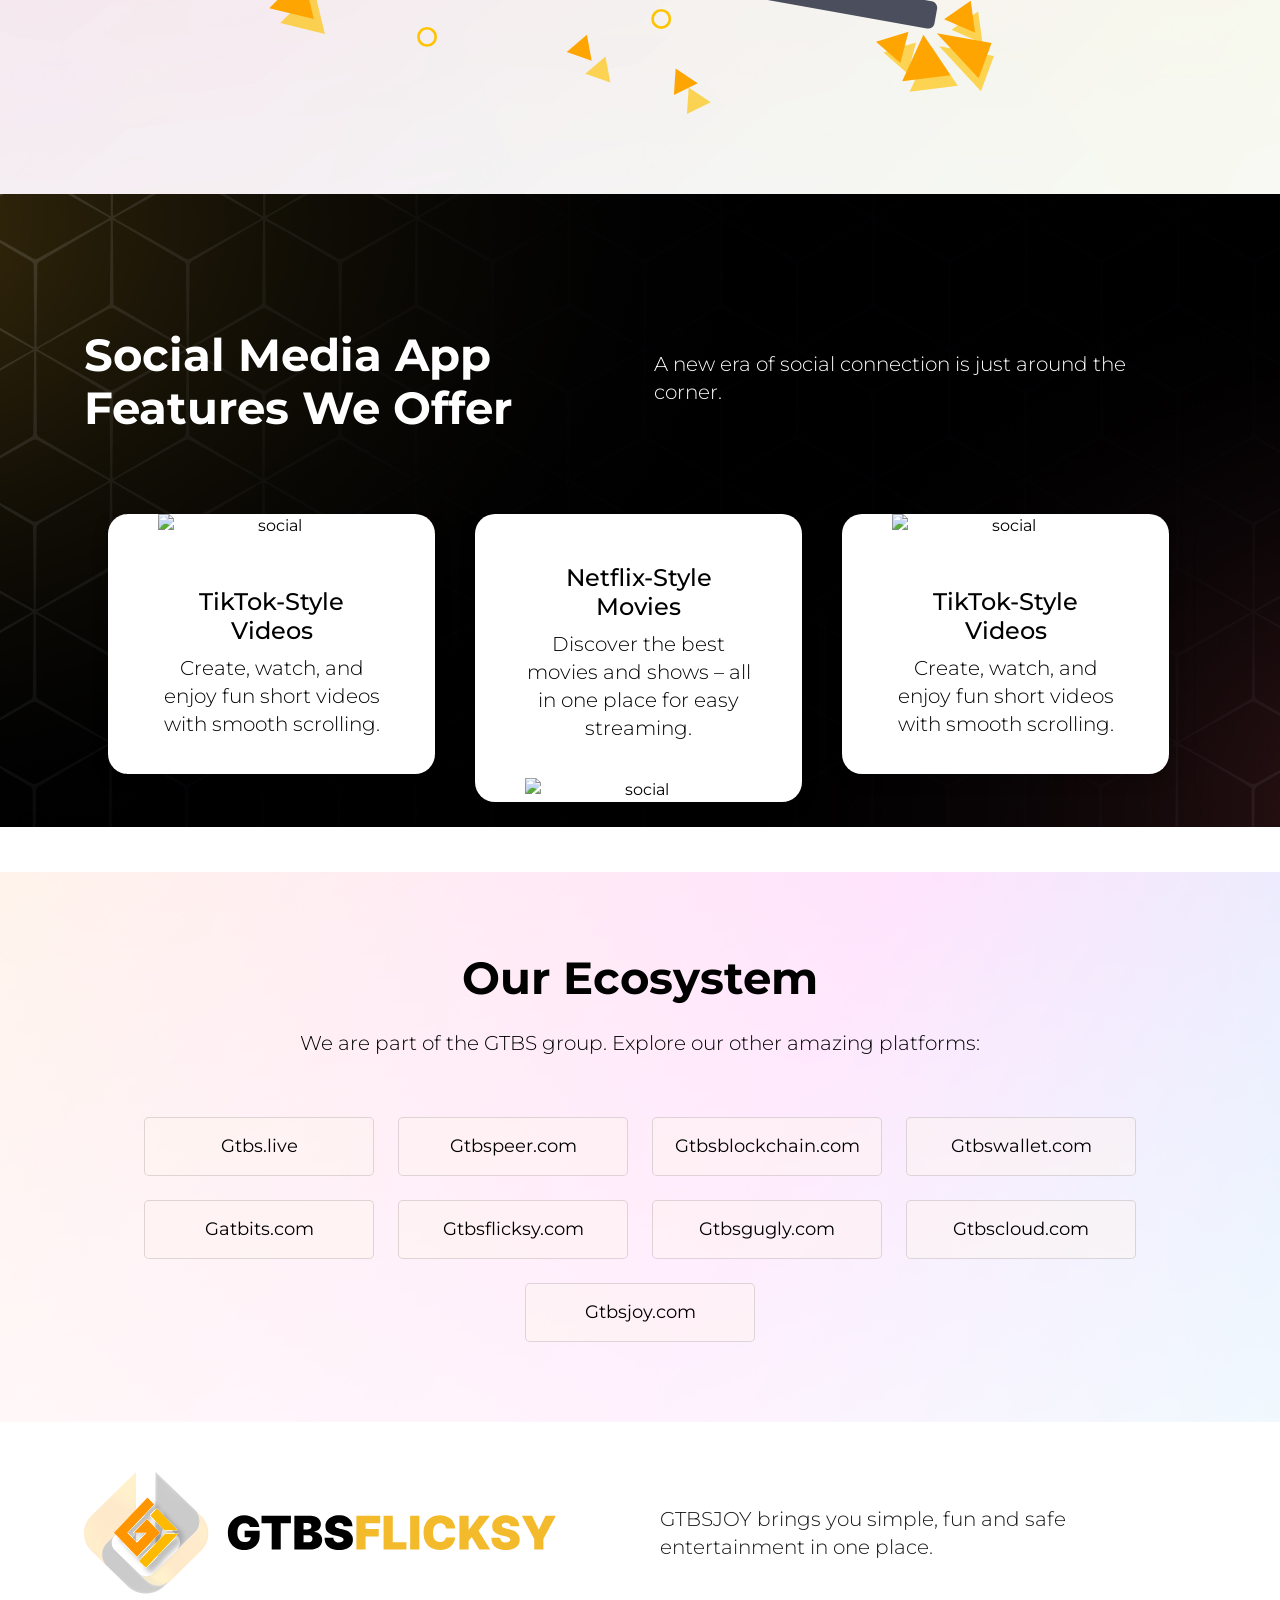
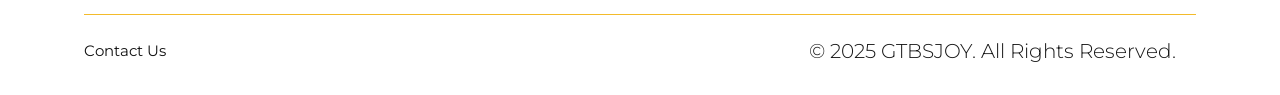
==== commit f897a16a: "contact us page updated" ====
--- a/index.html
+++ b/index.html
@@ -22,12 +22,7 @@
     <div class="container">
       <div class="row">
         <div class="col-sm-12 col-md-12 col-lg-3">
-          <div class="logo">
-            <a href="#">
-              <img class="eaglelogo" src="images/Eagle.svg" alt="eaglelogo">
-              <img src="images/logo.png" alt="logo">
-            </a>
-          </div>
+          <div class="logo"><a href="#"><img src="images/logo.png" alt="logo"></a></div>
         </div>
         <div class="col-sm-12 col-md-12 col-lg-6">
           <div class="navigation d-flex justify-content-center">
@@ -308,34 +303,15 @@
     <div class="container">
       <div class="d-flex justify-content-between align-items-center">
         <div class="logo_f">
-          <img src="images/logo2.png" alt="logo">
-        <div class="midfooter">
-          <p>GTBSJOY brings you simple, fun and safe entertainment in one place.</p>
-        </div>
-
-        </div>
-
-        <div class="address_footer lastchildfooter">
-          <h5><span>Office Address</span> </h5>
-          <div class="address_cnt">
-            <div class="hand_shake_cntr">
-              <img class='lightlogo' src="images/hand_shake.svg" alt="logo" />
-            </div>
-            <div class="footerlogo3"><img class='lightlogo2' src="images/footer_img.svg" alt="logo" /></div>
-            <p>P3, 01, Churchill Executive Tower Dubai-United Arab Emirates
-            </p>
-          </div>
-        </div>
-
-      </div>
-
-      <div class="copyright d-flex align-items-center gap-2">
-        <div class="footermenu d-flex gap-2">
-        <a href="privacy-policy.html">Privancy Policy</a>
-         <a href="terms-and-conditions.html">Terms & Condition</a>
-        <a href="child-safety-standards.html">Child Safety</a>
-        <a href="delete-account.html">Delete Account</a>
-      </div>
+          <img src="images/footerlogo.svg" alt="logo">
+        </div>
+        <p>GTBSJOY brings you simple, fun and safe entertainment in one place.</p>
+      </div>
+
+      <div class="copyright d-flex justify-content-between align-items-center gap-5">
+        <ul>
+          <li><a href="contact-us.html">Contact us</a></li>
+        </ul>
         <p>© 2025 GTBSJOY. All Rights Reserved.</p>
       </div>
     </div>
--- a/css/style.css
+++ b/css/style.css
@@ -56,19 +56,6 @@
     max-width: 284px;
 }
 
-header .logo a {
-    display: flex;
-    align-items: center;
-    gap: 15px;
-    flex-direction: row-reverse;
-    justify-content: left;
-}
-
-header .logo img.eaglelogo {
-    width: 30px;
-}
-
-
 .navigation nav ul li a {
     font-size: 15px;
     color: #DADADA;
@@ -85,9 +72,6 @@
     justify-content: start;
     width: 100%;
 }
-
-.navigation nav ul li a:focus{ color: #fff; }
-.navigation nav ul li a:focus-visible { outline: none; box-shadow: none; }
 
 .header_right {
     display: flex;
@@ -119,6 +103,19 @@
     margin-top: -150px;
 }
 
+.copyright ul {
+    display: flex;
+    gap: 20px;
+}
+
+.copyright ul li a {
+    color:rgb(17, 17, 17);
+    font-size: 15px;
+    text-transform: capitalize;
+}
+
+footer .copyright.d-flex p{ text-align: right; }
+
 .banner_content {
     text-align: left;
     color: #fff;
@@ -142,8 +139,7 @@
     font-size: 18px;
     font-weight: 700;
 }
-
-.hero_banner_ .btn_work p {
+.btn_work p {
     padding: 18px 44px;
     background-color: #FF9B0F;
     border-radius: 50px;
@@ -409,10 +405,6 @@
 } */
 .platform_s_cnt:hover h5 {
     transform: translateX(-140%);
-}
-
-.footermenu.d-flex.gap-2 {
-    width: 100%;
 }
 
 .platform_s_cnt {
@@ -609,15 +601,9 @@
     display: none;
 }
 
-.privancy_cntblock ul{     padding-bottom: 20px;
-    display: flex;
-    flex-direction: column;
-    gap: 10px; }
-
 footer {
     width: 100%;
     position: relative;
-    overflow: hidden;
     padding: 50px 0px 30px;
     text-align: center;
     color: #171717;
@@ -625,19 +611,15 @@
 }
 
 footer .d-flex p {
-    width: 100%;
-    font-size: 18px;
+    width: 50%;
+    font-size: 20px;
     text-align: left;
     margin: 0px;
     display: inline-block;
-    padding: 0px;
+    /* background-color: #0a0a0a; */
+    padding: 0px 20px;
     position: relative;
     z-index: 666;
-}
-
-footer .d-flex.align-items-center {
-    align-items: start !important;
-    gap: 80px;
 }
 
 .copyright {
@@ -647,15 +629,11 @@
     margin-top: 20px;
 }
 
-footer .copyright p {
+.copyright p {
     margin: 0px;
-    text-align: right;
-}
-
-.footermenu.d-flex.gap-2 a{ color: #0000009f; }
+}
 
 .logo_f {
-    text-align: start;
     max-width: 474px;
 }
 
@@ -743,66 +721,6 @@
     padding-left: 20px;
 }
 
-
-.hand_shake_cntr {
-    position: relative;
-}
-
-.address_footer .lightlogo {
-    width: 30px !important;
-    margin-bottom: 15px;
-}
-
-.footerlogo3 img.lightlogo2 {
-    width: 240px;
-    margin-bottom: 10px;
-    border: 1px solid #c7982e75;
-    border-radius: 70px;
-}
-
-.address_footer.lastchildfooter {
-    width: 457px;
-    text-align: left;
-    max-width: 100%;
-}
-
-.footerlogo3 {
-    text-align: left;
-}
-
-.address_footer.lastchildfooter h5 {
-    position: relative;
-    left: 34px;
-    color: #020202;
-}
-
-.hand_shake_cntr {
-    width: 60px;
-    position: relative;
-    left: 92px;
-}
-
-.midfooter {
-    margin-top: 12px;
-}
-
-.privancy_cntblock {
-    color: #fff;
-    padding: 20px 0px 32px;
-}
-
-.privancy_cntblock p {
-    font-size: 18px;
-}
-
-.privancy_cntblock a {
-    color: #f3bb2b;
-}
-
-.privancy_cntblock .text-gradient {
-    color: #f3bb2b;
-}
-
 @media screen and (max-width:1500px) {
 
     h1 {
@@ -823,22 +741,14 @@
         min-height: 700px;
     }
 
-    .navigation nav ul li a {
-        font-size: 14px;
-    }
+
+}
+
+@media screen and (max-width:1366px) {
 
     .navigation nav ul {
-        gap: 16px;
-    }
-
-}
-
-@media screen and (max-width:1366px) {
-
-    header .logo {
-        max-width: 204px;
-    }
-
+        gap: 30px;
+    }
 
     .features_bl_S h3 {
         font-size: 30px;
@@ -873,12 +783,7 @@
     }
 
     p {
-        font-size: 15px;
-    }
-
-    .hero_banner_ .btn_work p {
-        padding: 10px 36px;
-        font-size: 15px;
+        font-size: 16px;
     }
 
     .about_cnt_bl ul li h3 {
@@ -902,12 +807,7 @@
         max-width: 95%;
     }
 
-    .privancy_cntblock .text-gradient {
-        font-size: 26px;
-    }
-    .privancy_cntblock p {
-        font-size: 16px;
-    }
+
 
 
     .btn_work a {
@@ -921,16 +821,13 @@
     }
 
     .navigation nav ul {
-        gap: 6px;
+        gap: 15px;
     }
 
     .navigation nav ul li a {
-        font-size: 12px;
-    }
-
-    header .logo {
-        max-width: 160px;
-    }
+        font-size: 14px;
+    }
+
 
     .platform_s_cnt h5 {
         font-size: 80px;
@@ -945,9 +842,6 @@
         font-size: 20px;
     }
 
-    .features_bl_S {
-        min-height: 300px; }
-
 
 }
 
@@ -964,18 +858,6 @@
 
     .ecosystem_section ul li {
         width: 30%;
-    }
-
-    section.aboutus_section .row .col-sm-6 {
-        width: 100%;
-    }
-
-    .about_cnt_bl ul li:nth-child(2) {
-        padding-left: 0px;
-    }
-
-    .about_cnt_bl ul li:nth-child(4) {
-        padding-left: 0px;
     }
 
     .ecosystem_section ul {
@@ -1060,17 +942,6 @@
         margin-top: 0px;
     }
 
-    .footermenu.d-flex.gap-2 a {
-        font-size: 13px;
-    }
-
-    .privancy_cntblock p {
-        font-size: 14px;
-    }
-
-    footer .d-flex p {
-        font-size: 13px; }
-
     .features_bl_S {
         padding: 120px 50px 80px 50px;
         min-height: 100%;
@@ -1130,26 +1001,8 @@
         padding: 150px 0px 30px;
     }
 
-    header .logo a {
-        gap: 10px;
-    }
-
-    .hero_banner_ .btn_work p {
-        padding: 8px 32px;
-        margin: 0px;
-        font-size: 14px;
-    }
-
-    footer .d-flex.align-items-center {
-        gap: 20px;
-    }
-
     .about_cnt_bl ul li img {
         max-width: 36px;
-    }
-
-    header .logo img.eaglelogo {
-        width: 22px;
     }
 
     .about_cnt_bl ul li:nth-child(2) {
@@ -1171,42 +1024,16 @@
     }
 
     section.explore_categories.socialmediabg .d-flex p {
-        width: 90%;
-    }
-
-    .socialmediabg .cnt_comedy {
-        padding-top: 30px;
-    }
-
-    .logo_f {
-        max-width: 290px;
-        margin: 0 auto;
-    }
-
-    .address_footer.lastchildfooter h5 {
-        left: 0px;
-        width: 100%;
-    }
-
-    .hand_shake_cntr {
-        left: 0px;
-        margin: 0 auto;
-    }
-
-    .address_footer.lastchildfooter {
-        text-align: center;
-        width: 100%;
-    }
-
-    .footerlogo3 {
-        text-align: center;
-    }
-
-    footer .d-flex p {
-        width: 100%;
-        font-size: 15px;
-        text-align: center;
-    }
+    width: 90%;
+}
+.socialmediabg .cnt_comedy { padding-top: 30px; }
+.logo_f {
+    max-width: 200px;
+}
+footer .d-flex p {
+    width: 100%;
+    font-size: 15px;
+    text-align: center; }
 
     .about_cnt_bl ul li h3 {
         font-size: 16px;
@@ -1222,20 +1049,19 @@
         font-size: 20px;
     }
 
-    a.learnmore {
+        a.learnmore {
         font-size: 15px;
     }
 
-    .features_bl_S {
+        .features_bl_S {
         padding: 80px 30px 30px 40px;
         text-align: center;
     }
 
     .coming_outer {
-        padding: 30px 0px;
-    }
-
-    .comingsoon_vector {
+    padding: 30px 0px; }
+
+        .comingsoon_vector {
         max-width: 230px;
     }
 
@@ -1378,17 +1204,7 @@
         padding: 10px;
         height: 50px;
     }
-    .privancy_cntblock .text-gradient {
-        font-size: 22px;
-    }
-
-    .privancy_cntblock p {
-        font-size: 14px;
-    }
-
-    .privancy_cntblock ul li{
-        font-size: 14px;
-    }
+
 
 
     .beigns_ready_cta {
@@ -1433,7 +1249,7 @@
 
     .hero_banner_ .row {
         flex-direction: column;
-        gap: 20px;
+        gap:20px;
     }
 
     .hero_banner_ .row .col-sm-6 {
@@ -1455,39 +1271,121 @@
     footer {
         padding: 30px 0px;
     }
-
-    .ecosystem_section ul li a {
+        .ecosystem_section ul li a {
         font-size: 14px;
         padding: 10px;
     }
 
-    .socialmediabg .cnt_comedy h4 {
-        font-size: 18px;
-    }
-
-    section.aboutus_section .row .col-sm-6 {
-        width: 100%;
-    }
-
-    section.aboutus_section .features_section .row {
+   .socialmediabg .cnt_comedy h4 { font-size: 18px; }
+   section.aboutus_section .row .col-sm-6{ width: 100%; }
+
+       section.aboutus_section .features_section .row {
         padding-top: 40px;
     }
 
-    .hero_banner_ .row .col-sm-7 {
-        width: 100%;
-    }
-
-}
-
-@media screen and ( max-width:580px) {
-
-    .copyright.d-flex.align-items-center.gap-2 {
-        flex-direction: column;
-        gap: 20px !important;
-    }
-
-    .footermenu.d-flex.gap-2 a {
-        font-size: 13px;
-    }
-
-}+    .hero_banner_ .row .col-sm-7{ width: 100%;}
+
+
+
+}
+/* Help & Support / Contact us page */
+body.support-body {
+    background-color: #0A0A0A;
+}
+
+.support-page-wrap {
+    min-height: calc(100vh - 200px);
+    width: 100%;
+    background-image: url("../images/herobg.svg");
+    background-position: center top;
+    background-repeat: no-repeat;
+    background-size: cover;
+    color: #fff;
+    padding: 40px 0 80px;
+    margin-top: -150px;
+    padding-top: 120px;
+}
+
+.support-page-inner {
+    max-width: 800px;
+    margin: 0 auto;
+    padding: 0 12px 40px;
+}
+
+.support-page-title {
+    font-size: 2rem;
+    font-weight: 700;
+    color: #fff;
+    margin-bottom: 1.25rem;
+}
+
+.support-section-title {
+    font-size: 1rem;
+    font-weight: 700;
+    color: #fff;
+    margin: 1.75rem 0 0.75rem;
+}
+
+.support-paragraph {
+    font-size: 0.875rem;
+    font-weight: 500;
+    line-height: 1.65;
+    color: #e2e2e2;
+    text-align: left;
+    margin-bottom: 1rem;
+}
+
+.support-bullets {
+    list-style: none;
+    padding: 0;
+    margin: 0 0 0.5rem;
+}
+
+.support-bullets li {
+    display: flex;
+    align-items: flex-start;
+    gap: 0.75rem;
+    margin-bottom: 0.65rem;
+    padding-left: 0.5rem;
+    font-size: 0.875rem;
+    font-weight: 500;
+    line-height: 1.55;
+    color: #e2e2e2;
+}
+
+.support-bullet-dot {
+    flex-shrink: 0;
+    width: 6px;
+    height: 6px;
+    border-radius: 50%;
+    background-color: #7edd8a;
+    margin-top: 0.45em;
+}
+
+.support-email {
+    margin-top: 0.5rem;
+    margin-bottom: 2.5rem;
+}
+
+.support-email a {
+    font-size: 0.875rem;
+    font-weight: 700;
+    color: #7edd8a;
+    text-decoration: none;
+}
+
+.support-email a:hover {
+    color: #9ef0a8;
+    text-decoration: underline;
+}
+
+@media (max-width: 767px) {
+    .support-page-wrap {
+        margin-top: 0;
+        padding-top: 24px;
+    }
+
+    .support-page-title {
+        font-size: 1.5rem;
+    }
+}
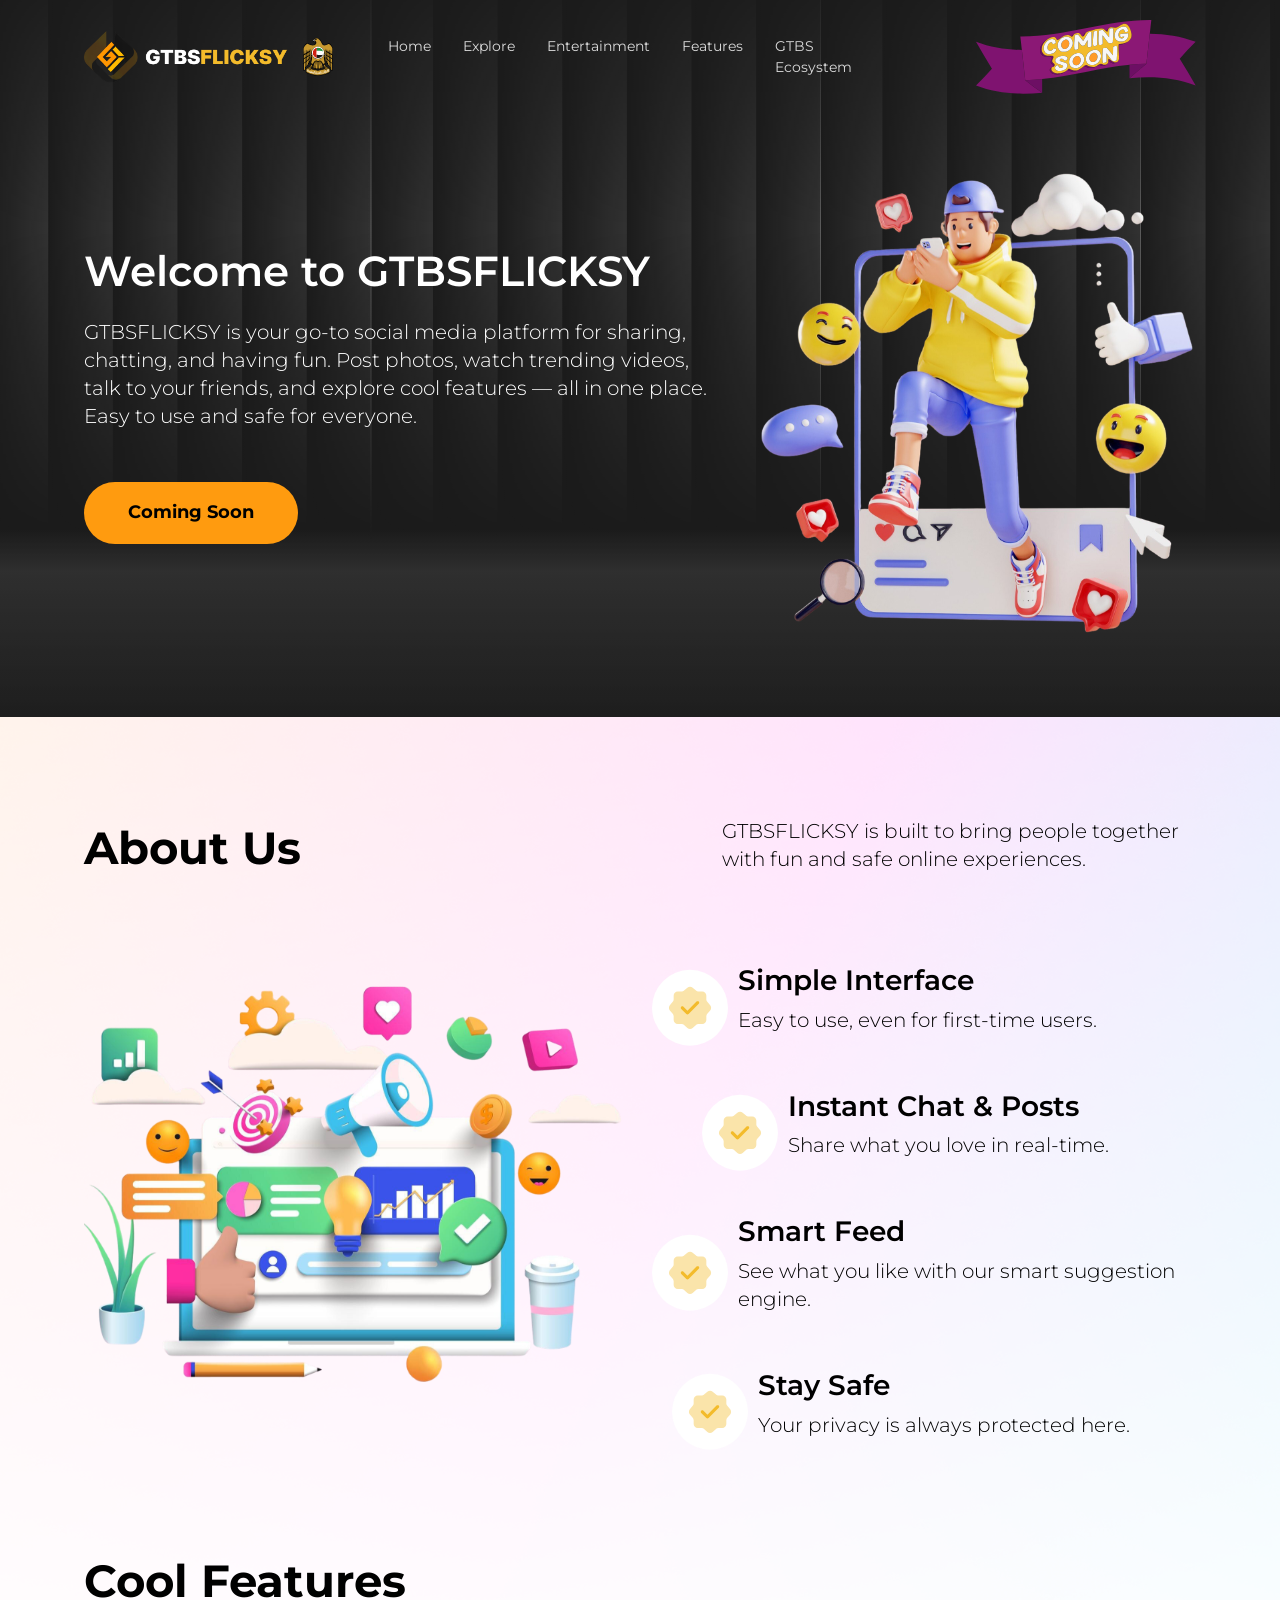
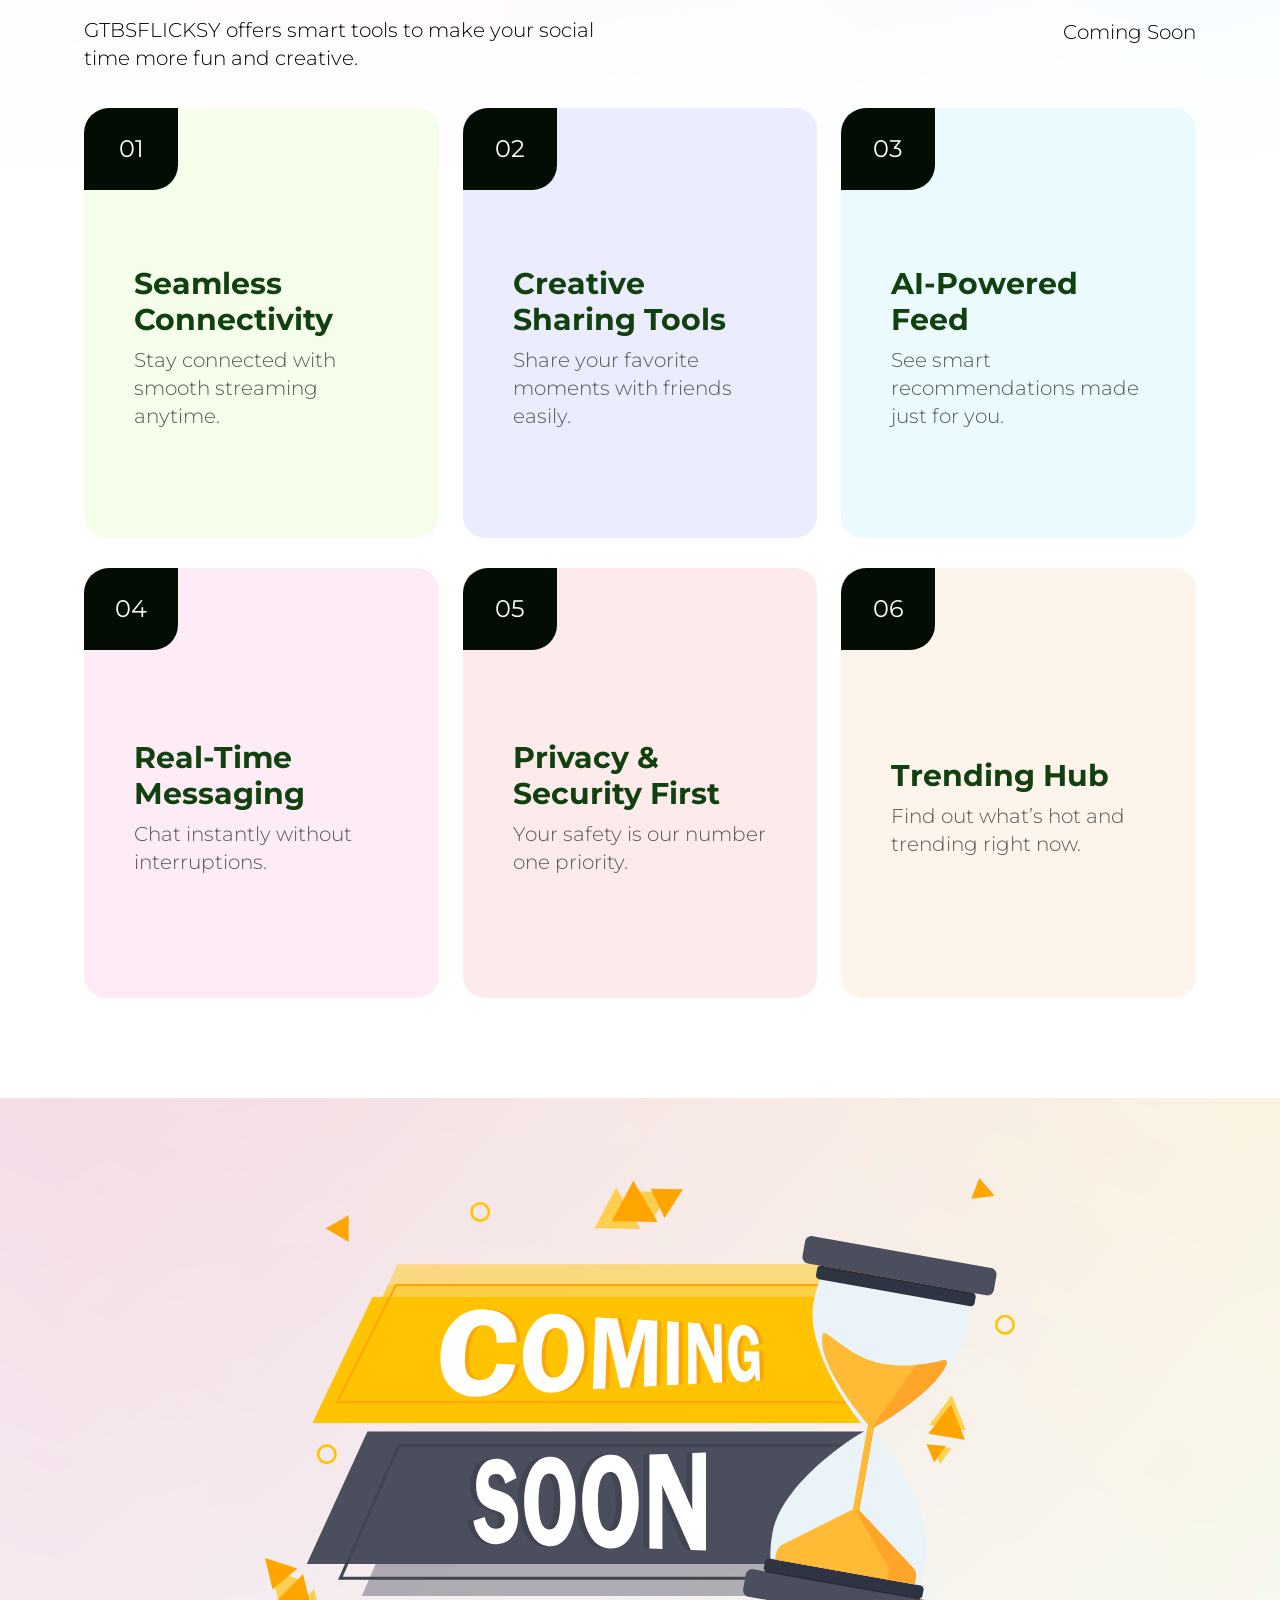
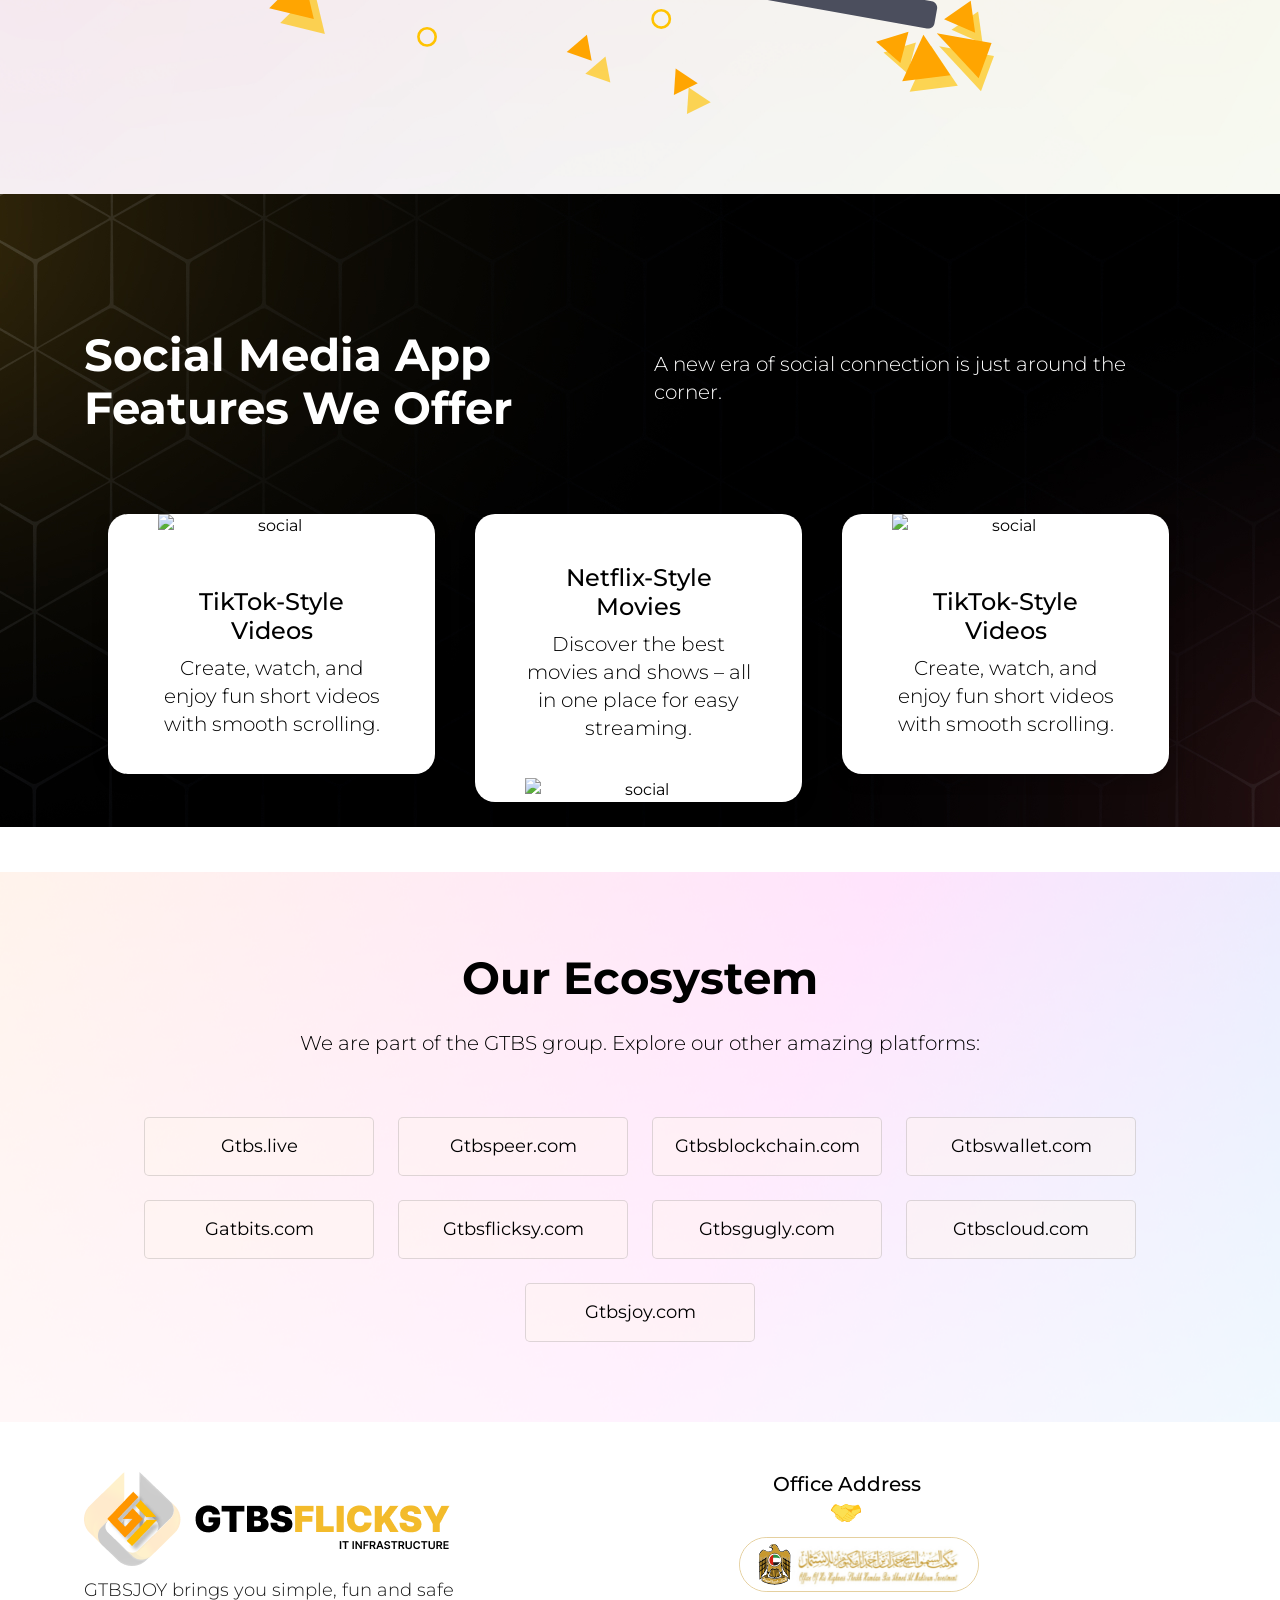
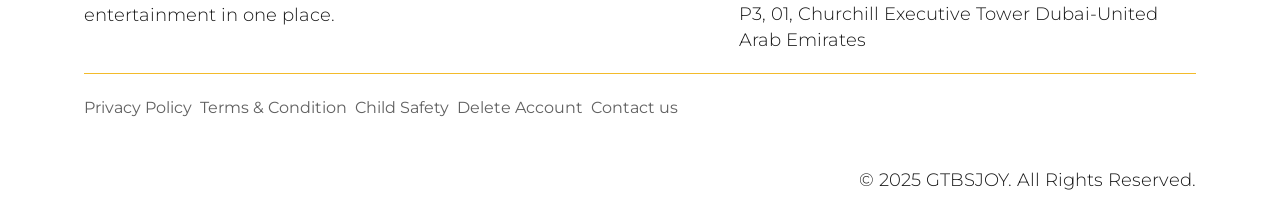
==== commit 2b3de828: "Merge origin/main: footer links, policies; keep Contact us page Made-with: Cursor" ====
--- a/index.html
+++ b/index.html
@@ -22,7 +22,12 @@
     <div class="container">
       <div class="row">
         <div class="col-sm-12 col-md-12 col-lg-3">
-          <div class="logo"><a href="#"><img src="images/logo.png" alt="logo"></a></div>
+          <div class="logo">
+            <a href="#">
+              <img class="eaglelogo" src="images/Eagle.svg" alt="eaglelogo">
+              <img src="images/logo.png" alt="logo">
+            </a>
+          </div>
         </div>
         <div class="col-sm-12 col-md-12 col-lg-6">
           <div class="navigation d-flex justify-content-center">
@@ -303,15 +308,35 @@
     <div class="container">
       <div class="d-flex justify-content-between align-items-center">
         <div class="logo_f">
-          <img src="images/footerlogo.svg" alt="logo">
-        </div>
-        <p>GTBSJOY brings you simple, fun and safe entertainment in one place.</p>
-      </div>
-
-      <div class="copyright d-flex justify-content-between align-items-center gap-5">
-        <ul>
-          <li><a href="contact-us.html">Contact us</a></li>
-        </ul>
+          <img src="images/logo2.png" alt="logo">
+        <div class="midfooter">
+          <p>GTBSJOY brings you simple, fun and safe entertainment in one place.</p>
+        </div>
+
+        </div>
+
+        <div class="address_footer lastchildfooter">
+          <h5><span>Office Address</span> </h5>
+          <div class="address_cnt">
+            <div class="hand_shake_cntr">
+              <img class='lightlogo' src="images/hand_shake.svg" alt="logo" />
+            </div>
+            <div class="footerlogo3"><img class='lightlogo2' src="images/footer_img.svg" alt="logo" /></div>
+            <p>P3, 01, Churchill Executive Tower Dubai-United Arab Emirates
+            </p>
+          </div>
+        </div>
+
+      </div>
+
+      <div class="copyright d-flex justify-content-between align-items-center gap-5 flex-wrap">
+        <div class="footermenu d-flex flex-wrap gap-2 align-items-center">
+          <a href="privacy-policy.html">Privacy Policy</a>
+          <a href="terms-and-conditions.html">Terms &amp; Condition</a>
+          <a href="child-safety-standards.html">Child Safety</a>
+          <a href="delete-account.html">Delete Account</a>
+          <a href="contact-us.html">Contact us</a>
+        </div>
         <p>© 2025 GTBSJOY. All Rights Reserved.</p>
       </div>
     </div>
--- a/css/style.css
+++ b/css/style.css
@@ -56,6 +56,19 @@
     max-width: 284px;
 }
 
+header .logo a {
+    display: flex;
+    align-items: center;
+    gap: 15px;
+    flex-direction: row-reverse;
+    justify-content: left;
+}
+
+header .logo img.eaglelogo {
+    width: 30px;
+}
+
+
 .navigation nav ul li a {
     font-size: 15px;
     color: #DADADA;
@@ -72,6 +85,9 @@
     justify-content: start;
     width: 100%;
 }
+
+.navigation nav ul li a:focus{ color: #fff; }
+.navigation nav ul li a:focus-visible { outline: none; box-shadow: none; }
 
 .header_right {
     display: flex;
@@ -139,7 +155,8 @@
     font-size: 18px;
     font-weight: 700;
 }
-.btn_work p {
+
+.hero_banner_ .btn_work p {
     padding: 18px 44px;
     background-color: #FF9B0F;
     border-radius: 50px;
@@ -407,6 +424,10 @@
     transform: translateX(-140%);
 }
 
+.footermenu.d-flex.gap-2 {
+    width: 100%;
+}
+
 .platform_s_cnt {
     position: relative;
     width: 97%;
@@ -601,9 +622,15 @@
     display: none;
 }
 
+.privancy_cntblock ul{     padding-bottom: 20px;
+    display: flex;
+    flex-direction: column;
+    gap: 10px; }
+
 footer {
     width: 100%;
     position: relative;
+    overflow: hidden;
     padding: 50px 0px 30px;
     text-align: center;
     color: #171717;
@@ -611,15 +638,19 @@
 }
 
 footer .d-flex p {
-    width: 50%;
-    font-size: 20px;
+    width: 100%;
+    font-size: 18px;
     text-align: left;
     margin: 0px;
     display: inline-block;
-    /* background-color: #0a0a0a; */
-    padding: 0px 20px;
+    padding: 0px;
     position: relative;
     z-index: 666;
+}
+
+footer .d-flex.align-items-center {
+    align-items: start !important;
+    gap: 80px;
 }
 
 .copyright {
@@ -629,11 +660,15 @@
     margin-top: 20px;
 }
 
-.copyright p {
+footer .copyright p {
     margin: 0px;
-}
+    text-align: right;
+}
+
+.footermenu.d-flex.gap-2 a{ color: #0000009f; }
 
 .logo_f {
+    text-align: start;
     max-width: 474px;
 }
 
@@ -721,6 +756,66 @@
     padding-left: 20px;
 }
 
+
+.hand_shake_cntr {
+    position: relative;
+}
+
+.address_footer .lightlogo {
+    width: 30px !important;
+    margin-bottom: 15px;
+}
+
+.footerlogo3 img.lightlogo2 {
+    width: 240px;
+    margin-bottom: 10px;
+    border: 1px solid #c7982e75;
+    border-radius: 70px;
+}
+
+.address_footer.lastchildfooter {
+    width: 457px;
+    text-align: left;
+    max-width: 100%;
+}
+
+.footerlogo3 {
+    text-align: left;
+}
+
+.address_footer.lastchildfooter h5 {
+    position: relative;
+    left: 34px;
+    color: #020202;
+}
+
+.hand_shake_cntr {
+    width: 60px;
+    position: relative;
+    left: 92px;
+}
+
+.midfooter {
+    margin-top: 12px;
+}
+
+.privancy_cntblock {
+    color: #fff;
+    padding: 20px 0px 32px;
+}
+
+.privancy_cntblock p {
+    font-size: 18px;
+}
+
+.privancy_cntblock a {
+    color: #f3bb2b;
+}
+
+.privancy_cntblock .text-gradient {
+    color: #f3bb2b;
+}
+
 @media screen and (max-width:1500px) {
 
     h1 {
@@ -741,14 +836,22 @@
         min-height: 700px;
     }
 
+    .navigation nav ul li a {
+        font-size: 14px;
+    }
+
+    .navigation nav ul {
+        gap: 16px;
+    }
 
 }
 
 @media screen and (max-width:1366px) {
 
-    .navigation nav ul {
-        gap: 30px;
-    }
+    header .logo {
+        max-width: 204px;
+    }
+
 
     .features_bl_S h3 {
         font-size: 30px;
@@ -783,7 +886,12 @@
     }
 
     p {
-        font-size: 16px;
+        font-size: 15px;
+    }
+
+    .hero_banner_ .btn_work p {
+        padding: 10px 36px;
+        font-size: 15px;
     }
 
     .about_cnt_bl ul li h3 {
@@ -807,7 +915,12 @@
         max-width: 95%;
     }
 
-
+    .privancy_cntblock .text-gradient {
+        font-size: 26px;
+    }
+    .privancy_cntblock p {
+        font-size: 16px;
+    }
 
 
     .btn_work a {
@@ -821,13 +934,16 @@
     }
 
     .navigation nav ul {
-        gap: 15px;
+        gap: 6px;
     }
 
     .navigation nav ul li a {
-        font-size: 14px;
-    }
-
+        font-size: 12px;
+    }
+
+    header .logo {
+        max-width: 160px;
+    }
 
     .platform_s_cnt h5 {
         font-size: 80px;
@@ -842,6 +958,9 @@
         font-size: 20px;
     }
 
+    .features_bl_S {
+        min-height: 300px; }
+
 
 }
 
@@ -858,6 +977,18 @@
 
     .ecosystem_section ul li {
         width: 30%;
+    }
+
+    section.aboutus_section .row .col-sm-6 {
+        width: 100%;
+    }
+
+    .about_cnt_bl ul li:nth-child(2) {
+        padding-left: 0px;
+    }
+
+    .about_cnt_bl ul li:nth-child(4) {
+        padding-left: 0px;
     }
 
     .ecosystem_section ul {
@@ -942,6 +1073,17 @@
         margin-top: 0px;
     }
 
+    .footermenu.d-flex.gap-2 a {
+        font-size: 13px;
+    }
+
+    .privancy_cntblock p {
+        font-size: 14px;
+    }
+
+    footer .d-flex p {
+        font-size: 13px; }
+
     .features_bl_S {
         padding: 120px 50px 80px 50px;
         min-height: 100%;
@@ -1001,8 +1143,26 @@
         padding: 150px 0px 30px;
     }
 
+    header .logo a {
+        gap: 10px;
+    }
+
+    .hero_banner_ .btn_work p {
+        padding: 8px 32px;
+        margin: 0px;
+        font-size: 14px;
+    }
+
+    footer .d-flex.align-items-center {
+        gap: 20px;
+    }
+
     .about_cnt_bl ul li img {
         max-width: 36px;
+    }
+
+    header .logo img.eaglelogo {
+        width: 22px;
     }
 
     .about_cnt_bl ul li:nth-child(2) {
@@ -1024,16 +1184,42 @@
     }
 
     section.explore_categories.socialmediabg .d-flex p {
-    width: 90%;
-}
-.socialmediabg .cnt_comedy { padding-top: 30px; }
-.logo_f {
-    max-width: 200px;
-}
-footer .d-flex p {
-    width: 100%;
-    font-size: 15px;
-    text-align: center; }
+        width: 90%;
+    }
+
+    .socialmediabg .cnt_comedy {
+        padding-top: 30px;
+    }
+
+    .logo_f {
+        max-width: 290px;
+        margin: 0 auto;
+    }
+
+    .address_footer.lastchildfooter h5 {
+        left: 0px;
+        width: 100%;
+    }
+
+    .hand_shake_cntr {
+        left: 0px;
+        margin: 0 auto;
+    }
+
+    .address_footer.lastchildfooter {
+        text-align: center;
+        width: 100%;
+    }
+
+    .footerlogo3 {
+        text-align: center;
+    }
+
+    footer .d-flex p {
+        width: 100%;
+        font-size: 15px;
+        text-align: center;
+    }
 
     .about_cnt_bl ul li h3 {
         font-size: 16px;
@@ -1049,19 +1235,20 @@
         font-size: 20px;
     }
 
-        a.learnmore {
+    a.learnmore {
         font-size: 15px;
     }
 
-        .features_bl_S {
+    .features_bl_S {
         padding: 80px 30px 30px 40px;
         text-align: center;
     }
 
     .coming_outer {
-    padding: 30px 0px; }
-
-        .comingsoon_vector {
+        padding: 30px 0px;
+    }
+
+    .comingsoon_vector {
         max-width: 230px;
     }
 
@@ -1204,7 +1391,17 @@
         padding: 10px;
         height: 50px;
     }
-
+    .privancy_cntblock .text-gradient {
+        font-size: 22px;
+    }
+
+    .privancy_cntblock p {
+        font-size: 14px;
+    }
+
+    .privancy_cntblock ul li{
+        font-size: 14px;
+    }
 
 
     .beigns_ready_cta {
@@ -1249,7 +1446,7 @@
 
     .hero_banner_ .row {
         flex-direction: column;
-        gap:20px;
+        gap: 20px;
     }
 
     .hero_banner_ .row .col-sm-6 {
@@ -1271,21 +1468,40 @@
     footer {
         padding: 30px 0px;
     }
-        .ecosystem_section ul li a {
+
+    .ecosystem_section ul li a {
         font-size: 14px;
         padding: 10px;
     }
 
-   .socialmediabg .cnt_comedy h4 { font-size: 18px; }
-   section.aboutus_section .row .col-sm-6{ width: 100%; }
-
-       section.aboutus_section .features_section .row {
+    .socialmediabg .cnt_comedy h4 {
+        font-size: 18px;
+    }
+
+    section.aboutus_section .row .col-sm-6 {
+        width: 100%;
+    }
+
+    section.aboutus_section .features_section .row {
         padding-top: 40px;
     }
 
-    .hero_banner_ .row .col-sm-7{ width: 100%;}
-
-
+    .hero_banner_ .row .col-sm-7 {
+        width: 100%;
+    }
+
+}
+
+@media screen and ( max-width:580px) {
+
+    .copyright.d-flex.align-items-center.gap-2 {
+        flex-direction: column;
+        gap: 20px !important;
+    }
+
+    .footermenu.d-flex.gap-2 a {
+        font-size: 13px;
+    }
 
 }
 /* Help & Support / Contact us page */
